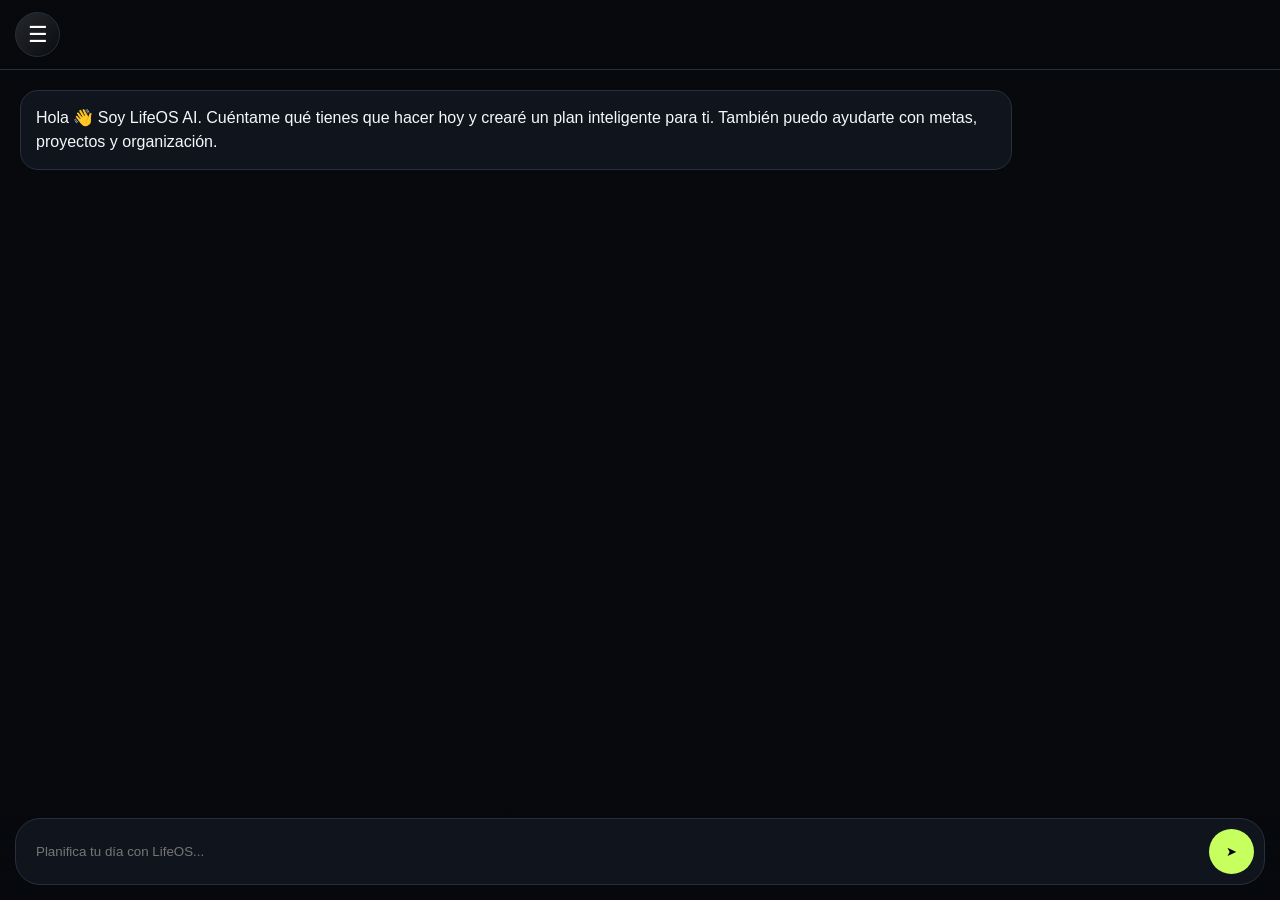
==== public/app.html @ e5baadd6 "Update app.html" ====
<!DOCTYPE html>
<html lang="es">
<head>
<meta charset="UTF-8">
<meta name="viewport" content="width=device-width, initial-scale=1.0">

<title>LifeOS AI</title>

<style>
:root{
  --bg:#07090d;
  --card:#10151d;
  --line:#26303d;
  --text:#f5f7fb;
  --muted:#8995a5;
  --lime:#c7ff5e;
}

*{
 box-sizing:border-box;
 margin:0;
 padding:0;
 font-family:Arial,sans-serif;
}

body{
 background:var(--bg);
 color:var(--text);
 height:100vh;
 overflow:hidden;
}


/* MENU */

.menu{
 position:fixed;
 top:0;
 left:-290px;
 width:270px;
 height:100%;
 background:rgba(16,21,29,.85);
 backdrop-filter:blur(20px);
 border-right:1px solid var(--line);
 transition:.35s;
 padding:25px;
 z-index:10;
}

.menu.active{
 left:0;
}

.menu h2{
 margin-bottom:25px;
}

.menu-item{
 padding:15px;
 margin-bottom:10px;
 border:1px solid var(--line);
 border-radius:15px;
 color:var(--muted);
}


/* TOP */

.top{
 height:70px;
 display:flex;
 align-items:center;
 padding:15px;
 border-bottom:1px solid var(--line);
}


.menu-btn{
 width:45px;
 height:45px;
 border-radius:50%;
 border:1px solid var(--line);
 background:
 linear-gradient(135deg,#ffffff20,#ffffff05);
 color:white;
 font-size:22px;
 backdrop-filter:blur(15px);
}


/* CHAT */

.chat{
 height:calc(100vh - 140px);
 overflow-y:auto;
 padding:20px;
 display:flex;
 flex-direction:column;
 gap:15px;
}


.message{
 max-width:80%;
 padding:15px;
 border-radius:18px;
 line-height:1.5;
}


.ai{
 background:var(--card);
 border:1px solid var(--line);
 align-self:flex-start;
}


.user{
 background:var(--lime);
 color:#111;
 align-self:flex-end;
}



/* INPUT */

.bottom{
 position:fixed;
 bottom:0;
 left:0;
 right:0;
 padding:15px;
 background:linear-gradient(transparent,var(--bg));
}


.box{
 display:flex;
 gap:10px;
 background:var(--card);
 border:1px solid var(--line);
 padding:10px;
 border-radius:25px;
}


input{
 flex:1;
 background:none;
 border:0;
 outline:none;
 color:white;
 padding:10px;
}


button.send{
 background:var(--lime);
 border:0;
 border-radius:50%;
 width:45px;
 height:45px;
}

</style>

</head>


<body>


<div class="menu" id="menu">

<h2>LifeOS</h2>

<div class="menu-item">
📅 Día
</div>

<div class="menu-item">
📆 Semana
</div>

<div class="menu-item">
🗓 Mes
</div>

<div class="menu-item">
🚀 Proyectos
</div>

<div class="menu-item">
🎯 Metas
</div>

<div class="menu-item">
📈 Año
</div>

</div>



<div class="top">

<button class="menu-btn" onclick="toggleMenu()">
☰
</button>

</div>



<div class="chat" id="chat">


<div class="message ai">

Hola 👋 Soy LifeOS AI.

Cuéntame qué tienes que hacer hoy y crearé un plan inteligente para ti.

También puedo ayudarte con metas, proyectos y organización.

</div>


</div>




<div class="bottom">

<div class="box">

<input 
id="input"
placeholder="Planifica tu día con LifeOS..."
>


<button class="send" onclick="sendMessage()">
➤
</button>


</div>

</div>




<script>


function toggleMenu(){

document
.getElementById("menu")
.classList.toggle("active");

}



function sendMessage(){

let input=document.getElementById("input");

let text=input.value.trim();

if(!text)return;


addMessage(text,"user");


input.value="";


setTimeout(()=>{


addMessage(
"Perfecto. Analizaré tu día. Antes de crear el plan dime: ¿quieres organizarlo como día, semana, mes, meta o proyecto?",
"ai"
);


},700);


}



function addMessage(text,type){

let chat=document.getElementById("chat");


let div=document.createElement("div");

div.className="message "+type;

div.innerText=text;


chat.appendChild(div);


chat.scrollTop=chat.scrollHeight;


}


</script>


</body>
  </html>
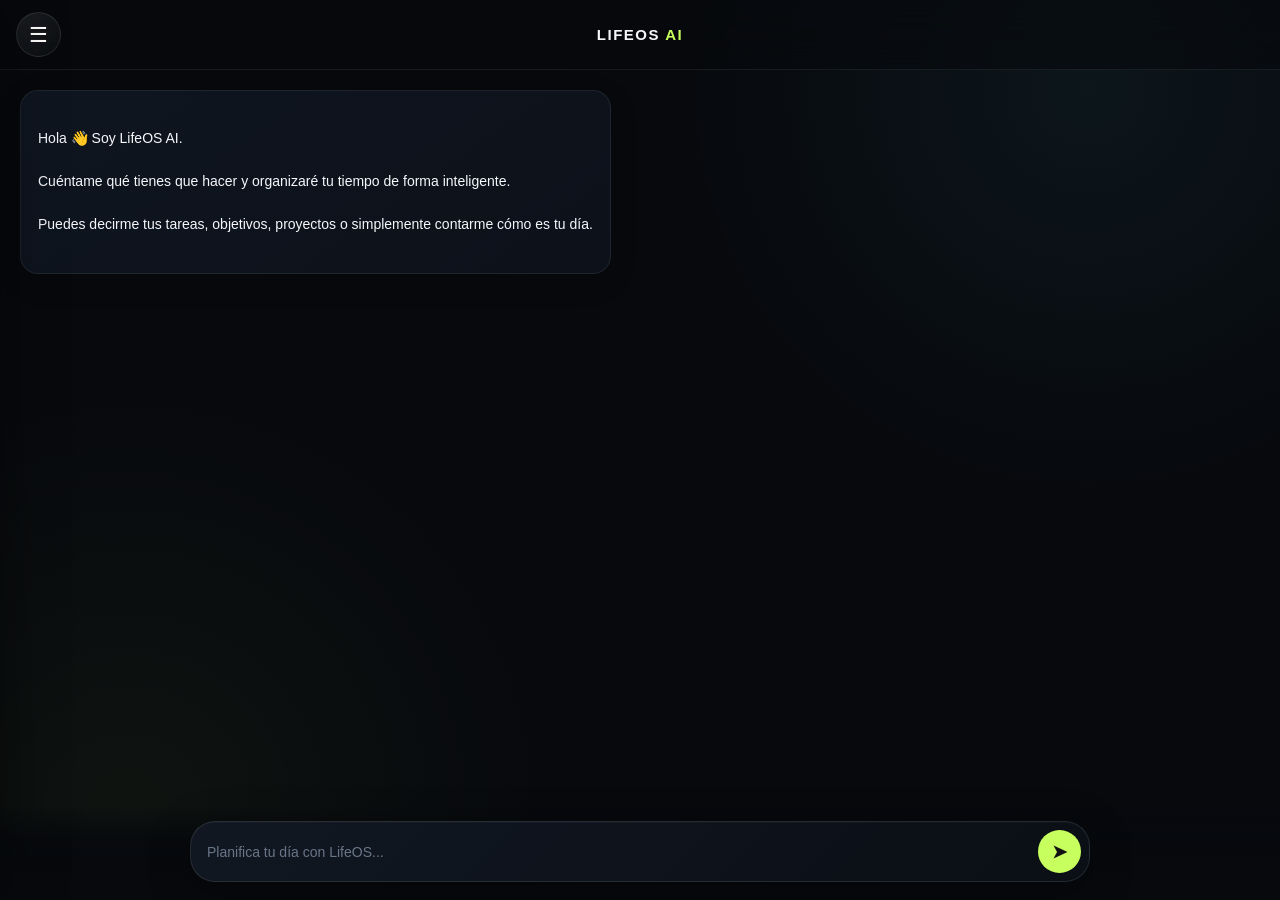
==== commit 2ac053b6: "Update app.html" ====
--- a/public/app.html
+++ b/public/app.html
@@ -9,318 +9,2220 @@
 <style>
 :root{
   --bg:#07090d;
-  --card:#10151d;
+  --surface:#0d1118;
+  --card:#101722;
+  --card2:#141b26;
   --line:#26303d;
   --text:#f5f7fb;
   --muted:#8995a5;
   --lime:#c7ff5e;
+  --cyan:#64e6ff;
+  --danger:#ff5364;
 }
 
 *{
- box-sizing:border-box;
- margin:0;
- padding:0;
- font-family:Arial,sans-serif;
-}
-
+  box-sizing:border-box;
+  margin:0;
+  padding:0;
+  font-family:Arial,sans-serif;
+  -webkit-tap-highlight-color:transparent;
+}
+
+html,
 body{
- background:var(--bg);
- color:var(--text);
- height:100vh;
- overflow:hidden;
-}
-
-
-/* MENU */
+  width:100%;
+  height:100%;
+}
+
+body{
+  background:
+    radial-gradient(circle at 85% 10%,rgba(100,230,255,.06),transparent 30%),
+    radial-gradient(circle at 10% 90%,rgba(199,255,94,.045),transparent 30%),
+    var(--bg);
+  color:var(--text);
+  overflow:hidden;
+}
+
+/* =========================
+   APP
+========================= */
+
+.app{
+  width:100%;
+  height:100vh;
+  position:relative;
+}
+
+/* =========================
+   OVERLAY
+========================= */
+
+.menu-overlay{
+  position:fixed;
+  inset:0;
+  background:rgba(0,0,0,.55);
+  backdrop-filter:blur(3px);
+  opacity:0;
+  pointer-events:none;
+  transition:.3s ease;
+  z-index:19;
+}
+
+.menu-overlay.active{
+  opacity:1;
+  pointer-events:auto;
+}
+
+/* =========================
+   SIDE MENU
+========================= */
 
 .menu{
- position:fixed;
- top:0;
- left:-290px;
- width:270px;
- height:100%;
- background:rgba(16,21,29,.85);
- backdrop-filter:blur(20px);
- border-right:1px solid var(--line);
- transition:.35s;
- padding:25px;
- z-index:10;
+  position:fixed;
+  top:0;
+  left:0;
+  width:290px;
+  max-width:86%;
+  height:100vh;
+  background:
+    linear-gradient(
+      145deg,
+      rgba(20,27,38,.96),
+      rgba(8,12,18,.97)
+    );
+  border-right:1px solid rgba(255,255,255,.09);
+  box-shadow:15px 0 60px rgba(0,0,0,.45);
+  backdrop-filter:blur(30px);
+  transform:translateX(-105%);
+  transition:transform .35s cubic-bezier(.2,.8,.2,1);
+  padding:22px 18px;
+  z-index:20;
+  display:flex;
+  flex-direction:column;
 }
 
 .menu.active{
- left:0;
-}
-
-.menu h2{
- margin-bottom:25px;
+  transform:translateX(0);
+}
+
+.menu-top{
+  display:flex;
+  align-items:center;
+  justify-content:space-between;
+  margin-bottom:25px;
+}
+
+.brand{
+  display:flex;
+  align-items:center;
+  gap:10px;
+  font-size:19px;
+  font-weight:800;
+  letter-spacing:1px;
+}
+
+.brand-dot{
+  width:10px;
+  height:10px;
+  border-radius:50%;
+  background:var(--lime);
+  box-shadow:0 0 16px rgba(199,255,94,.65);
+}
+
+.close-menu{
+  width:40px;
+  height:40px;
+  border-radius:50%;
+  border:1px solid var(--line);
+  background:rgba(255,255,255,.035);
+  color:white;
+  font-size:22px;
+  cursor:pointer;
+}
+
+.menu-label{
+  font-size:10px;
+  color:#657182;
+  letter-spacing:2px;
+  margin:3px 10px 10px;
+  text-transform:uppercase;
+}
+
+.menu-list{
+  display:flex;
+  flex-direction:column;
+  gap:7px;
 }
 
 .menu-item{
- padding:15px;
- margin-bottom:10px;
- border:1px solid var(--line);
- border-radius:15px;
- color:var(--muted);
-}
-
-
-/* TOP */
+  width:100%;
+  display:flex;
+  align-items:center;
+  gap:13px;
+  padding:13px 14px;
+  border:1px solid transparent;
+  border-radius:15px;
+  background:transparent;
+  color:#b5bfcb;
+  cursor:pointer;
+  text-align:left;
+  transition:.2s ease;
+}
+
+.menu-item:hover{
+  background:rgba(255,255,255,.045);
+  border-color:rgba(255,255,255,.07);
+  color:white;
+}
+
+.menu-item.active{
+  background:rgba(199,255,94,.075);
+  border-color:rgba(199,255,94,.18);
+  color:white;
+}
+
+.menu-icon{
+  width:25px;
+  text-align:center;
+  font-size:18px;
+}
+
+.menu-text{
+  font-size:14px;
+  font-weight:600;
+}
+
+.menu-spacer{
+  flex:1;
+}
+
+.menu-bottom{
+  display:flex;
+  flex-direction:column;
+  gap:9px;
+}
+
+/* =========================
+   MENU BOTTOM BUTTONS
+========================= */
+
+.logout-btn,
+.pro-btn{
+  width:100%;
+  min-height:48px;
+  border-radius:15px;
+  cursor:pointer;
+  font-weight:700;
+  font-size:14px;
+  transition:.2s ease;
+  backdrop-filter:blur(20px);
+}
+
+.logout-btn{
+  border:1px solid rgba(255,83,100,.28);
+  color:#ff6d7a;
+  background:
+    linear-gradient(
+      135deg,
+      rgba(255,83,100,.12),
+      rgba(255,83,100,.025)
+    );
+}
+
+.logout-btn:hover{
+  background:rgba(255,83,100,.17);
+  transform:translateY(-1px);
+}
+
+.pro-btn{
+  border:1px solid rgba(199,255,94,.25);
+  color:var(--lime);
+  background:
+    linear-gradient(
+      135deg,
+      rgba(199,255,94,.12),
+      rgba(100,230,255,.035)
+    );
+}
+
+.pro-btn:hover{
+  background:rgba(199,255,94,.16);
+  transform:translateY(-1px);
+}
+
+/* =========================
+   TOP BAR
+========================= */
 
 .top{
- height:70px;
- display:flex;
- align-items:center;
- padding:15px;
- border-bottom:1px solid var(--line);
-}
-
+  height:70px;
+  width:100%;
+  display:flex;
+  align-items:center;
+  padding:12px 16px;
+  border-bottom:1px solid rgba(255,255,255,.07);
+  background:rgba(7,9,13,.58);
+  backdrop-filter:blur(18px);
+  position:relative;
+  z-index:5;
+}
 
 .menu-btn{
- width:45px;
- height:45px;
- border-radius:50%;
- border:1px solid var(--line);
- background:
- linear-gradient(135deg,#ffffff20,#ffffff05);
- color:white;
- font-size:22px;
- backdrop-filter:blur(15px);
-}
-
-
-/* CHAT */
+  width:45px;
+  height:45px;
+  border-radius:50%;
+  border:1px solid rgba(255,255,255,.1);
+  background:
+    linear-gradient(
+      135deg,
+      rgba(255,255,255,.09),
+      rgba(255,255,255,.025)
+    );
+  color:white;
+  font-size:21px;
+  cursor:pointer;
+  backdrop-filter:blur(15px);
+  transition:.2s ease;
+}
+
+.menu-btn:hover{
+  border-color:rgba(199,255,94,.25);
+  transform:scale(1.03);
+}
+
+.top-title{
+  position:absolute;
+  left:50%;
+  transform:translateX(-50%);
+  font-weight:800;
+  letter-spacing:1.5px;
+  font-size:15px;
+}
+
+.top-title span{
+  color:var(--lime);
+}
+
+/* =========================
+   MAIN
+========================= */
+
+.main{
+  height:calc(100vh - 70px);
+  position:relative;
+}
+
+.screen{
+  width:100%;
+  height:100%;
+  display:none;
+  overflow-y:auto;
+  padding:25px 20px 130px;
+}
+
+.screen.active{
+  display:block;
+}
+
+/* =========================
+   CHAT
+========================= */
 
 .chat{
- height:calc(100vh - 140px);
- overflow-y:auto;
- padding:20px;
- display:flex;
- flex-direction:column;
- gap:15px;
-}
-
+  height:100%;
+  overflow-y:auto;
+  padding:20px 20px 120px;
+  display:flex;
+  flex-direction:column;
+  gap:15px;
+  scroll-behavior:smooth;
+}
+
+.chat::-webkit-scrollbar,
+.screen::-webkit-scrollbar{
+  width:4px;
+}
+
+.chat::-webkit-scrollbar-thumb,
+.screen::-webkit-scrollbar-thumb{
+  background:#283340;
+  border-radius:10px;
+}
 
 .message{
- max-width:80%;
- padding:15px;
- border-radius:18px;
- line-height:1.5;
-}
-
+  max-width:82%;
+  padding:15px 17px;
+  border-radius:18px;
+  line-height:1.55;
+  font-size:14px;
+  animation:messageIn .25s ease;
+  white-space:pre-wrap;
+}
+
+@keyframes messageIn{
+  from{
+    opacity:0;
+    transform:translateY(8px);
+  }
+  to{
+    opacity:1;
+    transform:translateY(0);
+  }
+}
 
 .ai{
- background:var(--card);
- border:1px solid var(--line);
- align-self:flex-start;
-}
-
+  background:
+    linear-gradient(
+      145deg,
+      rgba(16,23,34,.95),
+      rgba(13,18,27,.92)
+    );
+  border:1px solid rgba(255,255,255,.075);
+  align-self:flex-start;
+  box-shadow:0 8px 30px rgba(0,0,0,.12);
+}
 
 .user{
- background:var(--lime);
- color:#111;
- align-self:flex-end;
-}
-
-
-
-/* INPUT */
+  background:var(--lime);
+  color:#11150b;
+  align-self:flex-end;
+  font-weight:600;
+  box-shadow:0 7px 25px rgba(199,255,94,.08);
+}
+
+/* =========================
+   INPUT
+========================= */
 
 .bottom{
- position:fixed;
- bottom:0;
- left:0;
- right:0;
- padding:15px;
- background:linear-gradient(transparent,var(--bg));
-}
-
+  position:fixed;
+  bottom:0;
+  left:0;
+  right:0;
+  padding:14px 15px 18px;
+  background:
+    linear-gradient(
+      transparent,
+      rgba(7,9,13,.92) 35%,
+      var(--bg)
+    );
+  z-index:8;
+}
 
 .box{
- display:flex;
- gap:10px;
- background:var(--card);
- border:1px solid var(--line);
- padding:10px;
- border-radius:25px;
-}
-
+  max-width:900px;
+  margin:auto;
+  display:flex;
+  align-items:center;
+  gap:9px;
+  background:
+    linear-gradient(
+      135deg,
+      rgba(18,25,36,.94),
+      rgba(11,16,23,.94)
+    );
+  border:1px solid rgba(255,255,255,.1);
+  padding:8px 8px 8px 13px;
+  border-radius:25px;
+  box-shadow:
+    0 10px 40px rgba(0,0,0,.35),
+    inset 0 1px rgba(255,255,255,.025);
+  backdrop-filter:blur(25px);
+}
 
 input{
- flex:1;
- background:none;
- border:0;
- outline:none;
- color:white;
- padding:10px;
-}
-
+  min-width:0;
+  flex:1;
+  background:none;
+  border:0;
+  outline:none;
+  color:white;
+  padding:10px 3px;
+  font-size:14px;
+}
+
+input::placeholder{
+  color:#697687;
+}
 
 button.send{
- background:var(--lime);
- border:0;
- border-radius:50%;
- width:45px;
- height:45px;
-}
-
+  flex:none;
+  background:var(--lime);
+  color:#111;
+  border:0;
+  border-radius:50%;
+  width:43px;
+  height:43px;
+  cursor:pointer;
+  font-size:18px;
+  font-weight:900;
+  transition:.2s ease;
+}
+
+button.send:hover{
+  transform:scale(1.05);
+  box-shadow:0 0 20px rgba(199,255,94,.2);
+}
+
+/* =========================
+   SCREEN HEADER
+========================= */
+
+.screen-header{
+  display:flex;
+  align-items:center;
+  gap:13px;
+  margin-bottom:25px;
+}
+
+.back-btn{
+  width:42px;
+  height:42px;
+  border-radius:50%;
+  border:1px solid var(--line);
+  background:rgba(255,255,255,.035);
+  color:white;
+  cursor:pointer;
+  font-size:20px;
+}
+
+.screen-title{
+  font-size:25px;
+  font-weight:800;
+}
+
+.screen-subtitle{
+  margin-top:4px;
+  color:var(--muted);
+  font-size:12px;
+}
+
+/* =========================
+   CARDS
+========================= */
+
+.card{
+  background:
+    linear-gradient(
+      145deg,
+      rgba(17,24,35,.92),
+      rgba(12,17,25,.92)
+    );
+  border:1px solid rgba(255,255,255,.075);
+  border-radius:20px;
+  padding:18px;
+  margin-bottom:12px;
+  box-shadow:0 10px 35px rgba(0,0,0,.13);
+}
+
+.card-title{
+  font-weight:750;
+  font-size:15px;
+}
+
+.card-muted{
+  color:var(--muted);
+  font-size:12px;
+  margin-top:5px;
+}
+
+.empty{
+  text-align:center;
+  padding:45px 20px;
+  color:var(--muted);
+}
+
+.empty-icon{
+  font-size:34px;
+  margin-bottom:12px;
+}
+
+.empty-title{
+  color:white;
+  font-weight:700;
+  margin-bottom:6px;
+}
+
+/* =========================
+   DAY
+========================= */
+
+.date-badge{
+  display:inline-block;
+  padding:7px 10px;
+  border-radius:10px;
+  background:rgba(199,255,94,.08);
+  border:1px solid rgba(199,255,94,.15);
+  color:var(--lime);
+  font-size:11px;
+  margin-bottom:14px;
+}
+
+.schedule{
+  display:flex;
+  flex-direction:column;
+  gap:9px;
+}
+
+.schedule-row{
+  display:grid;
+  grid-template-columns:65px 1fr;
+  gap:10px;
+  align-items:center;
+  padding:13px;
+  border-radius:14px;
+  background:rgba(255,255,255,.025);
+  border:1px solid rgba(255,255,255,.045);
+}
+
+.time{
+  color:var(--cyan);
+  font-size:12px;
+  font-weight:700;
+}
+
+.schedule-task{
+  font-size:13px;
+}
+
+.schedule-status{
+  font-size:10px;
+  color:var(--muted);
+  margin-top:3px;
+}
+
+/* =========================
+   WEEK / MONTH / YEAR
+========================= */
+
+.period-grid{
+  display:grid;
+  grid-template-columns:repeat(2,1fr);
+  gap:10px;
+}
+
+.period-card{
+  min-height:115px;
+  padding:16px;
+  border-radius:17px;
+  background:rgba(255,255,255,.025);
+  border:1px solid rgba(255,255,255,.065);
+}
+
+.period-name{
+  font-size:11px;
+  color:var(--muted);
+  text-transform:uppercase;
+  letter-spacing:1px;
+}
+
+.period-number{
+  font-size:25px;
+  font-weight:800;
+  margin-top:12px;
+}
+
+.period-small{
+  color:var(--muted);
+  font-size:11px;
+  margin-top:3px;
+}
+
+.progress{
+  height:5px;
+  border-radius:10px;
+  background:#202934;
+  overflow:hidden;
+  margin-top:13px;
+}
+
+.progress-bar{
+  height:100%;
+  width:55%;
+  background:linear-gradient(90deg,var(--lime),var(--cyan));
+  border-radius:10px;
+}
+
+/* =========================
+   GOALS
+========================= */
+
+.goal{
+  position:relative;
+}
+
+.goal-top{
+  display:flex;
+  justify-content:space-between;
+  gap:10px;
+}
+
+.goal-icon{
+  font-size:25px;
+}
+
+.goal-percent{
+  color:var(--lime);
+  font-size:12px;
+  font-weight:700;
+}
+
+.goal-progress{
+  margin-top:14px;
+  height:6px;
+  border-radius:10px;
+  background:#202934;
+  overflow:hidden;
+}
+
+.goal-progress div{
+  height:100%;
+  background:linear-gradient(90deg,var(--lime),var(--cyan));
+  border-radius:10px;
+}
+
+.goal-meta{
+  display:flex;
+  justify-content:space-between;
+  margin-top:8px;
+  font-size:10px;
+  color:var(--muted);
+}
+
+/* =========================
+   PROJECTS
+========================= */
+
+.project{
+  cursor:pointer;
+}
+
+.project-top{
+  display:flex;
+  align-items:center;
+  gap:12px;
+}
+
+.project-icon{
+  width:42px;
+  height:42px;
+  display:flex;
+  align-items:center;
+  justify-content:center;
+  border-radius:13px;
+  background:rgba(100,230,255,.07);
+  border:1px solid rgba(100,230,255,.14);
+  font-size:20px;
+}
+
+.project-info{
+  flex:1;
+}
+
+.project-progress{
+  margin-top:14px;
+  height:5px;
+  background:#202934;
+  border-radius:10px;
+  overflow:hidden;
+}
+
+.project-progress div{
+  height:100%;
+  background:linear-gradient(90deg,var(--cyan),var(--lime));
+}
+
+/* =========================
+   TASKS
+========================= */
+
+.task{
+  display:flex;
+  align-items:center;
+  gap:13px;
+}
+
+.check{
+  width:22px;
+  height:22px;
+  flex:none;
+  border-radius:7px;
+  border:1px solid #3a4655;
+  display:flex;
+  align-items:center;
+  justify-content:center;
+  color:#0b0e0b;
+  font-size:12px;
+  cursor:pointer;
+}
+
+.task.done .check{
+  background:var(--lime);
+  border-color:var(--lime);
+}
+
+.task-content{
+  flex:1;
+}
+
+.task-name{
+  font-size:13px;
+}
+
+.task.done .task-name{
+  color:#657180;
+  text-decoration:line-through;
+}
+
+.task-time{
+  font-size:10px;
+  color:var(--muted);
+  margin-top:3px;
+}
+
+/* =========================
+   PRO MODAL
+========================= */
+
+.modal{
+  position:fixed;
+  inset:0;
+  background:rgba(0,0,0,.65);
+  backdrop-filter:blur(8px);
+  display:none;
+  align-items:center;
+  justify-content:center;
+  padding:20px;
+  z-index:50;
+}
+
+.modal.active{
+  display:flex;
+}
+
+.pro-modal{
+  width:100%;
+  max-width:420px;
+  background:
+    linear-gradient(
+      145deg,
+      rgba(21,29,40,.98),
+      rgba(8,12,18,.98)
+    );
+  border:1px solid rgba(199,255,94,.2);
+  border-radius:25px;
+  padding:27px;
+  box-shadow:
+    0 25px 90px rgba(0,0,0,.55),
+    0 0 50px rgba(199,255,94,.04);
+  animation:modalIn .25s ease;
+}
+
+@keyframes modalIn{
+  from{
+    opacity:0;
+    transform:translateY(15px) scale(.97);
+  }
+  to{
+    opacity:1;
+    transform:translateY(0) scale(1);
+  }
+}
+
+.pro-top{
+  display:flex;
+  align-items:center;
+  justify-content:space-between;
+  margin-bottom:20px;
+}
+
+.pro-badge{
+  color:var(--lime);
+  font-weight:900;
+  letter-spacing:1px;
+  font-size:13px;
+}
+
+.modal-close{
+  width:36px;
+  height:36px;
+  border-radius:50%;
+  border:1px solid var(--line);
+  background:rgba(255,255,255,.04);
+  color:white;
+  cursor:pointer;
+}
+
+.pro-modal h2{
+  font-size:28px;
+  margin-bottom:9px;
+}
+
+.pro-modal p{
+  color:var(--muted);
+  font-size:13px;
+  line-height:1.55;
+  margin-bottom:20px;
+}
+
+.pro-feature{
+  padding:11px 0;
+  border-bottom:1px solid rgba(255,255,255,.06);
+  font-size:13px;
+}
+
+.pro-feature:last-child{
+  border-bottom:0;
+}
+
+.pro-coming{
+  margin-top:20px;
+  padding:13px;
+  border-radius:13px;
+  background:rgba(199,255,94,.055);
+  border:1px solid rgba(199,255,94,.12);
+  color:#bfe980;
+  font-size:11px;
+  line-height:1.45;
+}
+
+/* =========================
+   RESPONSIVE
+========================= */
+
+@media(max-width:600px){
+
+  .menu{
+    width:285px;
+  }
+
+  .screen{
+    padding:20px 15px 110px;
+  }
+
+  .chat{
+    padding:17px 15px 115px;
+  }
+
+  .message{
+    max-width:88%;
+  }
+
+  .screen-title{
+    font-size:22px;
+  }
+
+  .period-grid{
+    grid-template-columns:1fr 1fr;
+  }
+}
 </style>
-
 </head>
 
-
 <body>
 
-
-<div class="menu" id="menu">
-
-<h2>LifeOS</h2>
-
-<div class="menu-item">
-📅 Día
+<div class="app">
+
+  <!-- MENU OVERLAY -->
+  <div
+    class="menu-overlay"
+    id="menuOverlay"
+    onclick="closeMenu()">
+  </div>
+
+  <!-- SIDE MENU -->
+  <aside class="menu" id="menu">
+
+    <div class="menu-top">
+      <div class="brand">
+        <div class="brand-dot"></div>
+        LIFEOS AI
+      </div>
+
+      <button
+        class="close-menu"
+        onclick="closeMenu()">
+        ×
+      </button>
+    </div>
+
+    <div class="menu-label">Organización</div>
+
+    <div class="menu-list">
+
+      <button
+        class="menu-item"
+        onclick="openScreen('day')">
+        <span class="menu-icon">📅</span>
+        <span class="menu-text">Hoy / Día</span>
+      </button>
+
+      <button
+        class="menu-item"
+        onclick="openScreen('week')">
+        <span class="menu-icon">📆</span>
+        <span class="menu-text">Semana</span>
+      </button>
+
+      <button
+        class="menu-item"
+        onclick="openScreen('month')">
+        <span class="menu-icon">🗓</span>
+        <span class="menu-text">Mes</span>
+      </button>
+
+      <button
+        class="menu-item"
+        onclick="openScreen('year')">
+        <span class="menu-icon">📈</span>
+        <span class="menu-text">Año</span>
+      </button>
+
+      <button
+        class="menu-item"
+        onclick="openScreen('goals')">
+        <span class="menu-icon">🎯</span>
+        <span class="menu-text">Metas</span>
+      </button>
+
+      <button
+        class="menu-item"
+        onclick="openScreen('projects')">
+        <span class="menu-icon">🚀</span>
+        <span class="menu-text">Proyectos</span>
+      </button>
+
+      <button
+        class="menu-item"
+        onclick="openScreen('tasks')">
+        <span class="menu-icon">✓</span>
+        <span class="menu-text">Tareas</span>
+      </button>
+
+    </div>
+
+    <div class="menu-spacer"></div>
+
+    <div class="menu-bottom">
+
+      <button
+        class="logout-btn"
+        onclick="logout()">
+        ⎋ &nbsp; Cerrar sesión
+      </button>
+
+      <button
+        class="pro-btn"
+        onclick="openPro()">
+        ✦ &nbsp; Obtener Pro
+      </button>
+
+    </div>
+
+  </aside>
+
+
+  <!-- TOP BAR -->
+  <header class="top">
+
+    <button
+      class="menu-btn"
+      onclick="toggleMenu()">
+      ☰
+    </button>
+
+    <div class="top-title">
+      LIFEOS <span>AI</span>
+    </div>
+
+  </header>
+
+
+  <!-- MAIN -->
+  <main class="main">
+
+    <!-- =====================
+         CHAT SCREEN
+    ====================== -->
+
+    <section
+      class="screen active"
+      id="screen-chat"
+      style="padding:0;">
+
+      <div
+        class="chat"
+        id="chat">
+
+        <div class="message ai">
+Hola 👋 Soy LifeOS AI.
+
+Cuéntame qué tienes que hacer y organizaré tu tiempo de forma inteligente.
+
+Puedes decirme tus tareas, objetivos, proyectos o simplemente contarme cómo es tu día.
+        </div>
+
+      </div>
+
+    </section>
+
+
+    <!-- =====================
+         DAY
+    ====================== -->
+
+    <section
+      class="screen"
+      id="screen-day">
+
+      <div class="screen-header">
+
+        <button
+          class="back-btn"
+          onclick="showChat()">
+          ←
+        </button>
+
+        <div>
+          <div class="screen-title">Hoy</div>
+          <div class="screen-subtitle">
+            Tu planificación del día
+          </div>
+        </div>
+
+      </div>
+
+      <div class="date-badge" id="todayDate">
+        HOY
+      </div>
+
+      <div class="card">
+
+        <div class="card-title">
+          Plan del día
+        </div>
+
+        <div class="card-muted">
+          Tu horario aparecerá aquí cuando LifeOS cree tu plan.
+        </div>
+
+        <div class="schedule">
+
+          <div class="schedule-row">
+
+            <div class="time">
+              16:00
+            </div>
+
+            <div>
+              <div class="schedule-task">
+                Matemáticas
+              </div>
+
+              <div class="schedule-status">
+                Ejemplo de tarea
+              </div>
+            </div>
+
+          </div>
+
+          <div class="schedule-row">
+
+            <div class="time">
+              17:15
+            </div>
+
+            <div>
+              <div class="schedule-task">
+                Entrenamiento
+              </div>
+
+              <div class="schedule-status">
+                Ejemplo de actividad
+              </div>
+            </div>
+
+          </div>
+
+          <div class="schedule-row">
+
+            <div class="time">
+              18:45
+            </div>
+
+            <div>
+              <div class="schedule-task">
+                Inglés
+              </div>
+
+              <div class="schedule-status">
+                Ejemplo de estudio
+              </div>
+            </div>
+
+          </div>
+
+        </div>
+
+      </div>
+
+    </section>
+
+
+    <!-- =====================
+         WEEK
+    ====================== -->
+
+    <section
+      class="screen"
+      id="screen-week">
+
+      <div class="screen-header">
+
+        <button
+          class="back-btn"
+          onclick="showChat()">
+          ←
+        </button>
+
+        <div>
+          <div class="screen-title">Semana</div>
+          <div class="screen-subtitle">
+            Vista general de tu semana
+          </div>
+        </div>
+
+      </div>
+
+      <div class="period-grid">
+
+        <div class="period-card">
+          <div class="period-name">Lunes</div>
+          <div class="period-number">4</div>
+          <div class="period-small">tareas</div>
+          <div class="progress">
+            <div
+              class="progress-bar"
+              style="width:75%">
+            </div>
+          </div>
+        </div>
+
+        <div class="period-card">
+          <div class="period-name">Martes</div>
+          <div class="period-number">3</div>
+          <div class="period-small">tareas</div>
+          <div class="progress">
+            <div
+              class="progress-bar"
+              style="width:50%">
+            </div>
+          </div>
+        </div>
+
+        <div class="period-card">
+          <div class="period-name">Miércoles</div>
+          <div class="period-number">5</div>
+          <div class="period-small">tareas</div>
+          <div class="progress">
+            <div
+              class="progress-bar"
+              style="width:30%">
+            </div>
+          </div>
+        </div>
+
+        <div class="period-card">
+          <div class="period-name">Jueves</div>
+          <div class="period-number">2</div>
+          <div class="period-small">tareas</div>
+          <div class="progress">
+            <div
+              class="progress-bar"
+              style="width:65%">
+            </div>
+          </div>
+        </div>
+
+        <div class="period-card">
+          <div class="period-name">Viernes</div>
+          <div class="period-number">3</div>
+          <div class="period-small">tareas</div>
+          <div class="progress">
+            <div
+              class="progress-bar"
+              style="width:40%">
+            </div>
+          </div>
+        </div>
+
+        <div class="period-card">
+          <div class="period-name">Fin de semana</div>
+          <div class="period-number">—</div>
+          <div class="period-small">descanso / libre</div>
+        </div>
+
+      </div>
+
+    </section>
+
+
+    <!-- =====================
+         MONTH
+    ====================== -->
+
+    <section
+      class="screen"
+      id="screen-month">
+
+      <div class="screen-header">
+
+        <button
+          class="back-btn"
+          onclick="showChat()">
+          ←
+        </button>
+
+        <div>
+          <div class="screen-title">Mes</div>
+          <div class="screen-subtitle">
+            Tu visión mensual
+          </div>
+        </div>
+
+      </div>
+
+      <div class="card">
+
+        <div class="card-title">
+          Progreso del mes
+        </div>
+
+        <div class="card-muted">
+          Mantén el control de tus objetivos y proyectos.
+        </div>
+
+        <div class="progress"
+             style="margin-top:18px;">
+          <div
+            class="progress-bar"
+            style="width:42%">
+          </div>
+        </div>
+
+        <div class="goal-meta">
+          <span>42% completado</span>
+          <span>Mes actual</span>
+        </div>
+
+      </div>
+
+      <div class="card">
+
+        <div class="card-title">
+          Enfoques principales
+        </div>
+
+        <div class="schedule"
+             style="margin-top:12px;">
+
+          <div class="schedule-row">
+            <div class="time">01</div>
+            <div>
+              <div class="schedule-task">
+                Estudios
+              </div>
+              <div class="schedule-status">
+                Mantener constancia
+              </div>
+            </div>
+          </div>
+
+          <div class="schedule-row">
+            <div class="time">02</div>
+            <div>
+              <div class="schedule-task">
+                Fitness
+              </div>
+              <div class="schedule-status">
+                Progreso semanal
+              </div>
+            </div>
+          </div>
+
+          <div class="schedule-row">
+            <div class="time">03</div>
+            <div>
+              <div class="schedule-task">
+                Proyectos personales
+              </div>
+              <div class="schedule-status">
+                Avanzar cada semana
+              </div>
+            </div>
+          </div>
+
+        </div>
+
+      </div>
+
+    </section>
+
+
+    <!-- =====================
+         YEAR
+    ====================== -->
+
+    <section
+      class="screen"
+      id="screen-year">
+
+      <div class="screen-header">
+
+        <button
+          class="back-btn"
+          onclick="showChat()">
+          ←
+        </button>
+
+        <div>
+          <div class="screen-title">Año</div>
+          <div class="screen-subtitle">
+            Tu dirección a largo plazo
+          </div>
+        </div>
+
+      </div>
+
+      <div class="card">
+
+        <div class="card-title">
+          2026
+        </div>
+
+        <div class="card-muted">
+          Grandes objetivos, divididos en pasos pequeños.
+        </div>
+
+        <div class="progress"
+             style="margin-top:18px;">
+          <div
+            class="progress-bar"
+            style="width:35%">
+          </div>
+        </div>
+
+        <div class="goal-meta">
+          <span>35% del año planificado</span>
+          <span>2026</span>
+        </div>
+
+      </div>
+
+      <div class="period-grid">
+
+        <div class="period-card">
+          <div class="period-name">Metas</div>
+          <div class="period-number">4</div>
+          <div class="period-small">
+            objetivos activos
+          </div>
+        </div>
+
+        <div class="period-card">
+          <div class="period-name">Proyectos</div>
+          <div class="period-number">3</div>
+          <div class="period-small">
+            proyectos activos
+          </div>
+        </div>
+
+        <div class="period-card">
+          <div class="period-name">Tareas</div>
+          <div class="period-number">28</div>
+          <div class="period-small">
+            organizadas
+          </div>
+        </div>
+
+        <div class="period-card">
+          <div class="period-name">Progreso</div>
+          <div class="period-number">35%</div>
+          <div class="period-small">
+            planificación
+          </div>
+        </div>
+
+      </div>
+
+    </section>
+
+
+    <!-- =====================
+         GOALS
+    ====================== -->
+
+    <section
+      class="screen"
+      id="screen-goals">
+
+      <div class="screen-header">
+
+        <button
+          class="back-btn"
+          onclick="showChat()">
+          ←
+        </button>
+
+        <div>
+          <div class="screen-title">Metas</div>
+          <div class="screen-subtitle">
+            Lo que quieres conseguir
+          </div>
+        </div>
+
+      </div>
+
+      <div class="card goal">
+
+        <div class="goal-top">
+
+          <div>
+            <div class="card-title">
+              🇬🇧 Aprender inglés
+            </div>
+
+            <div class="card-muted">
+              Meta a largo plazo
+            </div>
+          </div>
+
+          <div class="goal-percent">
+            35%
+          </div>
+
+        </div>
+
+        <div class="goal-progress">
+          <div style="width:35%"></div>
+        </div>
+
+        <div class="goal-meta">
+          <span>Progreso</span>
+          <span>En curso</span>
+        </div>
+
+      </div>
+
+
+      <div class="card goal">
+
+        <div class="goal-top">
+
+          <div>
+            <div class="card-title">
+              💰 Ahorrar dinero
+            </div>
+
+            <div class="card-muted">
+              Meta financiera
+            </div>
+          </div>
+
+          <div class="goal-percent">
+            20%
+          </div>
+
+        </div>
+
+        <div class="goal-progress">
+          <div style="width:20%"></div>
+        </div>
+
+        <div class="goal-meta">
+          <span>Progreso</span>
+          <span>En curso</span>
+        </div>
+
+      </div>
+
+
+      <div class="card goal">
+
+        <div class="goal-top">
+
+          <div>
+            <div class="card-title">
+              💪 Mejorar fitness
+            </div>
+
+            <div class="card-muted">
+              Salud y rendimiento
+            </div>
+          </div>
+
+          <div class="goal-percent">
+            60%
+          </div>
+
+        </div>
+
+        <div class="goal-progress">
+          <div style="width:60%"></div>
+        </div>
+
+        <div class="goal-meta">
+          <span>Progreso</span>
+          <span>En curso</span>
+        </div>
+
+      </div>
+
+
+      <div class="card goal">
+
+        <div class="goal-top">
+
+          <div>
+            <div class="card-title">
+              ✈️ Preparar un viaje
+            </div>
+
+            <div class="card-muted">
+              Planificación personal
+            </div>
+          </div>
+
+          <div class="goal-percent">
+            15%
+          </div>
+
+        </div>
+
+        <div class="goal-progress">
+          <div style="width:15%"></div>
+        </div>
+
+        <div class="goal-meta">
+          <span>Progreso</span>
+          <span>En curso</span>
+        </div>
+
+      </div>
+
+    </section>
+
+
+    <!-- =====================
+         PROJECTS
+    ====================== -->
+
+    <section
+      class="screen"
+      id="screen-projects">
+
+      <div class="screen-header">
+
+        <button
+          class="back-btn"
+          onclick="showChat()">
+          ←
+        </button>
+
+        <div>
+          <div class="screen-title">Proyectos</div>
+          <div class="screen-subtitle">
+            Grandes cosas, divididas en pasos
+          </div>
+        </div>
+
+      </div>
+
+
+      <div class="card project">
+
+        <div class="project-top">
+
+          <div class="project-icon">
+            ✈️
+          </div>
+
+          <div class="project-info">
+
+            <div class="card-title">
+              Planificar viaje
+            </div>
+
+            <div class="card-muted">
+              3 de 8 pasos completados
+            </div>
+
+          </div>
+
+        </div>
+
+        <div class="project-progress">
+          <div style="width:37.5%"></div>
+        </div>
+
+      </div>
+
+
+      <div class="card project">
+
+        <div class="project-top">
+
+          <div class="project-icon">
+            🚀
+          </div>
+
+          <div class="project-info">
+
+            <div class="card-title">
+              LifeOS AI
+            </div>
+
+            <div class="card-muted">
+              Construcción del producto
+            </div>
+
+          </div>
+
+        </div>
+
+        <div class="project-progress">
+          <div style="width:45%"></div>
+        </div>
+
+      </div>
+
+
+      <div class="card project">
+
+        <div class="project-top">
+
+          <div class="project-icon">
+            📚
+          </div>
+
+          <div class="project-info">
+
+            <div class="card-title">
+              Mejorar estudios
+            </div>
+
+            <div class="card-muted">
+              Organización académica
+            </div>
+
+          </div>
+
+        </div>
+
+        <div class="project-progress">
+          <div style="width:60%"></div>
+        </div>
+
+      </div>
+
+    </section>
+
+
+    <!-- =====================
+         TASKS
+    ====================== -->
+
+    <section
+      class="screen"
+      id="screen-tasks">
+
+      <div class="screen-header">
+
+        <button
+          class="back-btn"
+          onclick="showChat()">
+          ←
+        </button>
+
+        <div>
+          <div class="screen-title">Tareas</div>
+          <div class="screen-subtitle">
+            Todo lo que tienes pendiente
+          </div>
+        </div>
+
+      </div>
+
+
+      <div class="card">
+
+        <div class="task">
+
+          <div
+            class="check"
+            onclick="toggleTask(this)">
+          </div>
+
+          <div class="task-content">
+
+            <div class="task-name">
+              Terminar matemáticas
+            </div>
+
+            <div class="task-time">
+              Hoy · 16:00
+            </div>
+
+          </div>
+
+        </div>
+
+      </div>
+
+
+      <div class="card">
+
+        <div class="task">
+
+          <div
+            class="check"
+            onclick="toggleTask(this)">
+          </div>
+
+          <div class="task-content">
+
+            <div class="task-name">
+              Estudiar inglés
+            </div>
+
+            <div class="task-time">
+              Hoy · 18:45
+            </div>
+
+          </div>
+
+        </div>
+
+      </div>
+
+
+      <div class="card">
+
+        <div class="task done">
+
+          <div
+            class="check"
+            onclick="toggleTask(this)">
+            ✓
+          </div>
+
+          <div class="task-content">
+
+            <div class="task-name">
+              Preparar mochila
+            </div>
+
+            <div class="task-time">
+              Completada
+            </div>
+
+          </div>
+
+        </div>
+
+      </div>
+
+    </section>
+
+  </main>
+
+
+  <!-- =====================
+       CHAT INPUT
+  ====================== -->
+
+  <div
+    class="bottom"
+    id="chatBottom">
+
+    <div class="box">
+
+      <input
+        id="input"
+        type="text"
+        autocomplete="off"
+        placeholder="Planifica tu día con LifeOS...">
+
+      <button
+        class="send"
+        onclick="sendMessage()">
+        ➤
+      </button>
+
+    </div>
+
+  </div>
+
+
+  <!-- =====================
+       PRO MODAL
+  ====================== -->
+
+  <div
+    class="modal"
+    id="proModal"
+    onclick="closeProOutside(event)">
+
+    <div class="pro-modal">
+
+      <div class="pro-top">
+
+        <div class="pro-badge">
+          LIFEOS PRO
+        </div>
+
+        <button
+          class="modal-close"
+          onclick="closePro()">
+          ×
+        </button>
+
+      </div>
+
+      <h2>
+        Lleva tu organización más lejos.
+      </h2>
+
+      <p>
+        LifeOS Pro desbloqueará funciones avanzadas
+        para convertir tu vida en un sistema todavía
+        más inteligente.
+      </p>
+
+      <div class="pro-feature">
+        ✦ Planificación avanzada con IA
+      </div>
+
+      <div class="pro-feature">
+        ✦ Replanificación inteligente
+      </div>
+
+      <div class="pro-feature">
+        ✦ Metas y proyectos avanzados
+      </div>
+
+      <div class="pro-feature">
+        ✦ Estadísticas y progreso
+      </div>
+
+      <div class="pro-feature">
+        ✦ Más automatización
+      </div>
+
+      <div class="pro-coming">
+        El sistema de pagos todavía no está conectado.
+        Esta pantalla es la estructura visual de Pro.
+      </div>
+
+    </div>
+
+  </div>
+
 </div>
 
-<div class="menu-item">
-📆 Semana
-</div>
-
-<div class="menu-item">
-🗓 Mes
-</div>
-
-<div class="menu-item">
-🚀 Proyectos
-</div>
-
-<div class="menu-item">
-🎯 Metas
-</div>
-
-<div class="menu-item">
-📈 Año
-</div>
-
-</div>
-
-
-
-<div class="top">
-
-<button class="menu-btn" onclick="toggleMenu()">
-☰
-</button>
-
-</div>
-
-
-
-<div class="chat" id="chat">
-
-
-<div class="message ai">
-
-Hola 👋 Soy LifeOS AI.
-
-Cuéntame qué tienes que hacer hoy y crearé un plan inteligente para ti.
-
-También puedo ayudarte con metas, proyectos y organización.
-
-</div>
-
-
-</div>
-
-
-
-
-<div class="bottom">
-
-<div class="box">
-
-<input 
-id="input"
-placeholder="Planifica tu día con LifeOS..."
->
-
-
-<button class="send" onclick="sendMessage()">
-➤
-</button>
-
-
-</div>
-
-</div>
-
-
-
 
 <script>
 
+/* =========================
+   MENU
+========================= */
 
 function toggleMenu(){
 
+  const menu =
+    document.getElementById("menu");
+
+  const overlay =
+    document.getElementById("menuOverlay");
+
+  menu.classList.toggle("active");
+  overlay.classList.toggle("active");
+
+}
+
+
+function closeMenu(){
+
+  document
+    .getElementById("menu")
+    .classList.remove("active");
+
+  document
+    .getElementById("menuOverlay")
+    .classList.remove("active");
+
+}
+
+
+/* =========================
+   SCREENS
+========================= */
+
+function openScreen(name){
+
+  closeMenu();
+
+  const screens =
+    document.querySelectorAll(".screen");
+
+  screens.forEach(screen=>{
+    screen.classList.remove("active");
+  });
+
+  const target =
+    document.getElementById(
+      "screen-" + name
+    );
+
+  if(target){
+    target.classList.add("active");
+  }
+
+  document
+    .getElementById("chatBottom")
+    .style.display = "none";
+
+  window.scrollTo(0,0);
+
+}
+
+
+function showChat(){
+
+  const screens =
+    document.querySelectorAll(".screen");
+
+  screens.forEach(screen=>{
+    screen.classList.remove("active");
+  });
+
+  document
+    .getElementById("screen-chat")
+    .classList.add("active");
+
+  document
+    .getElementById("chatBottom")
+    .style.display = "block";
+
+}
+
+
+/* =========================
+   CHAT
+========================= */
+
+function sendMessage(){
+
+  const input =
+    document.getElementById("input");
+
+  const text =
+    input.value.trim();
+
+  if(!text) return;
+
+  addMessage(text,"user");
+
+  input.value = "";
+
+  setTimeout(()=>{
+
+    addMessage(
+`Perfecto. He recibido lo que necesitas.
+
+Cuando conectemos el motor de IA, LifeOS analizará tus tareas, tiempos, prioridades y objetivos para construir el plan adecuado.
+
+Por ahora dime qué quieres organizar: tu día, una semana, una meta o un proyecto.`,
+      "ai"
+    );
+
+  },700);
+
+}
+
+
+function addMessage(text,type){
+
+  const chat =
+    document.getElementById("chat");
+
+  const div =
+    document.createElement("div");
+
+  div.className =
+    "message " + type;
+
+  div.innerText = text;
+
+  chat.appendChild(div);
+
+  chat.scrollTop =
+    chat.scrollHeight;
+
+}
+
+
+/* ENTER PARA ENVIAR */
+
 document
-.getElementById("menu")
-.classList.toggle("active");
-
-}
-
-
-
-function sendMessage(){
-
-let input=document.getElementById("input");
-
-let text=input.value.trim();
-
-if(!text)return;
-
-
-addMessage(text,"user");
-
-
-input.value="";
-
-
-setTimeout(()=>{
-
-
-addMessage(
-"Perfecto. Analizaré tu día. Antes de crear el plan dime: ¿quieres organizarlo como día, semana, mes, meta o proyecto?",
-"ai"
+  .getElementById("input")
+  .addEventListener("keydown",function(event){
+
+    if(event.key === "Enter"){
+      event.preventDefault();
+      sendMessage();
+    }
+
+  });
+
+
+/* =========================
+   TASKS
+========================= */
+
+function toggleTask(element){
+
+  const task =
+    element.closest(".task");
+
+  if(!task) return;
+
+  task.classList.toggle("done");
+
+  if(task.classList.contains("done")){
+    element.innerText = "✓";
+  }else{
+    element.innerText = "";
+  }
+
+}
+
+
+/* =========================
+   PRO
+========================= */
+
+function openPro(){
+
+  closeMenu();
+
+  document
+    .getElementById("proModal")
+    .classList.add("active");
+
+}
+
+
+function closePro(){
+
+  document
+    .getElementById("proModal")
+    .classList.remove("active");
+
+}
+
+
+function closeProOutside(event){
+
+  if(event.target.id === "proModal"){
+    closePro();
+  }
+
+}
+
+
+/* =========================
+   LOGOUT
+========================= */
+
+async function logout(){
+
+  try{
+
+    await fetch(
+      "/api/logout",
+      {
+        method:"POST",
+        credentials:"include"
+      }
+    );
+
+  }catch(error){
+
+    console.log(
+      "Logout request failed:",
+      error
+    );
+
+  }
+
+  window.location.href =
+    "/index.html";
+
+}
+
+
+/* =========================
+   DATE
+========================= */
+
+function updateDate(){
+
+  const element =
+    document.getElementById("todayDate");
+
+  if(!element) return;
+
+  const now =
+    new Date();
+
+  const date =
+    now.toLocaleDateString(
+      "es-ES",
+      {
+        weekday:"long",
+        day:"numeric",
+        month:"long"
+      }
+    );
+
+  element.innerText =
+    date.toUpperCase();
+
+}
+
+updateDate();
+
+
+/* =========================
+   ESCAPE
+========================= */
+
+document.addEventListener(
+  "keydown",
+  function(event){
+
+    if(event.key === "Escape"){
+
+      closeMenu();
+      closePro();
+
+    }
+
+  }
 );
 
-
-},700);
-
-
-}
-
-
-
-function addMessage(text,type){
-
-let chat=document.getElementById("chat");
-
-
-let div=document.createElement("div");
-
-div.className="message "+type;
-
-div.innerText=text;
-
-
-chat.appendChild(div);
-
-
-chat.scrollTop=chat.scrollHeight;
-
-
-}
-
-
 </script>
-
 
 </body>
   </html>
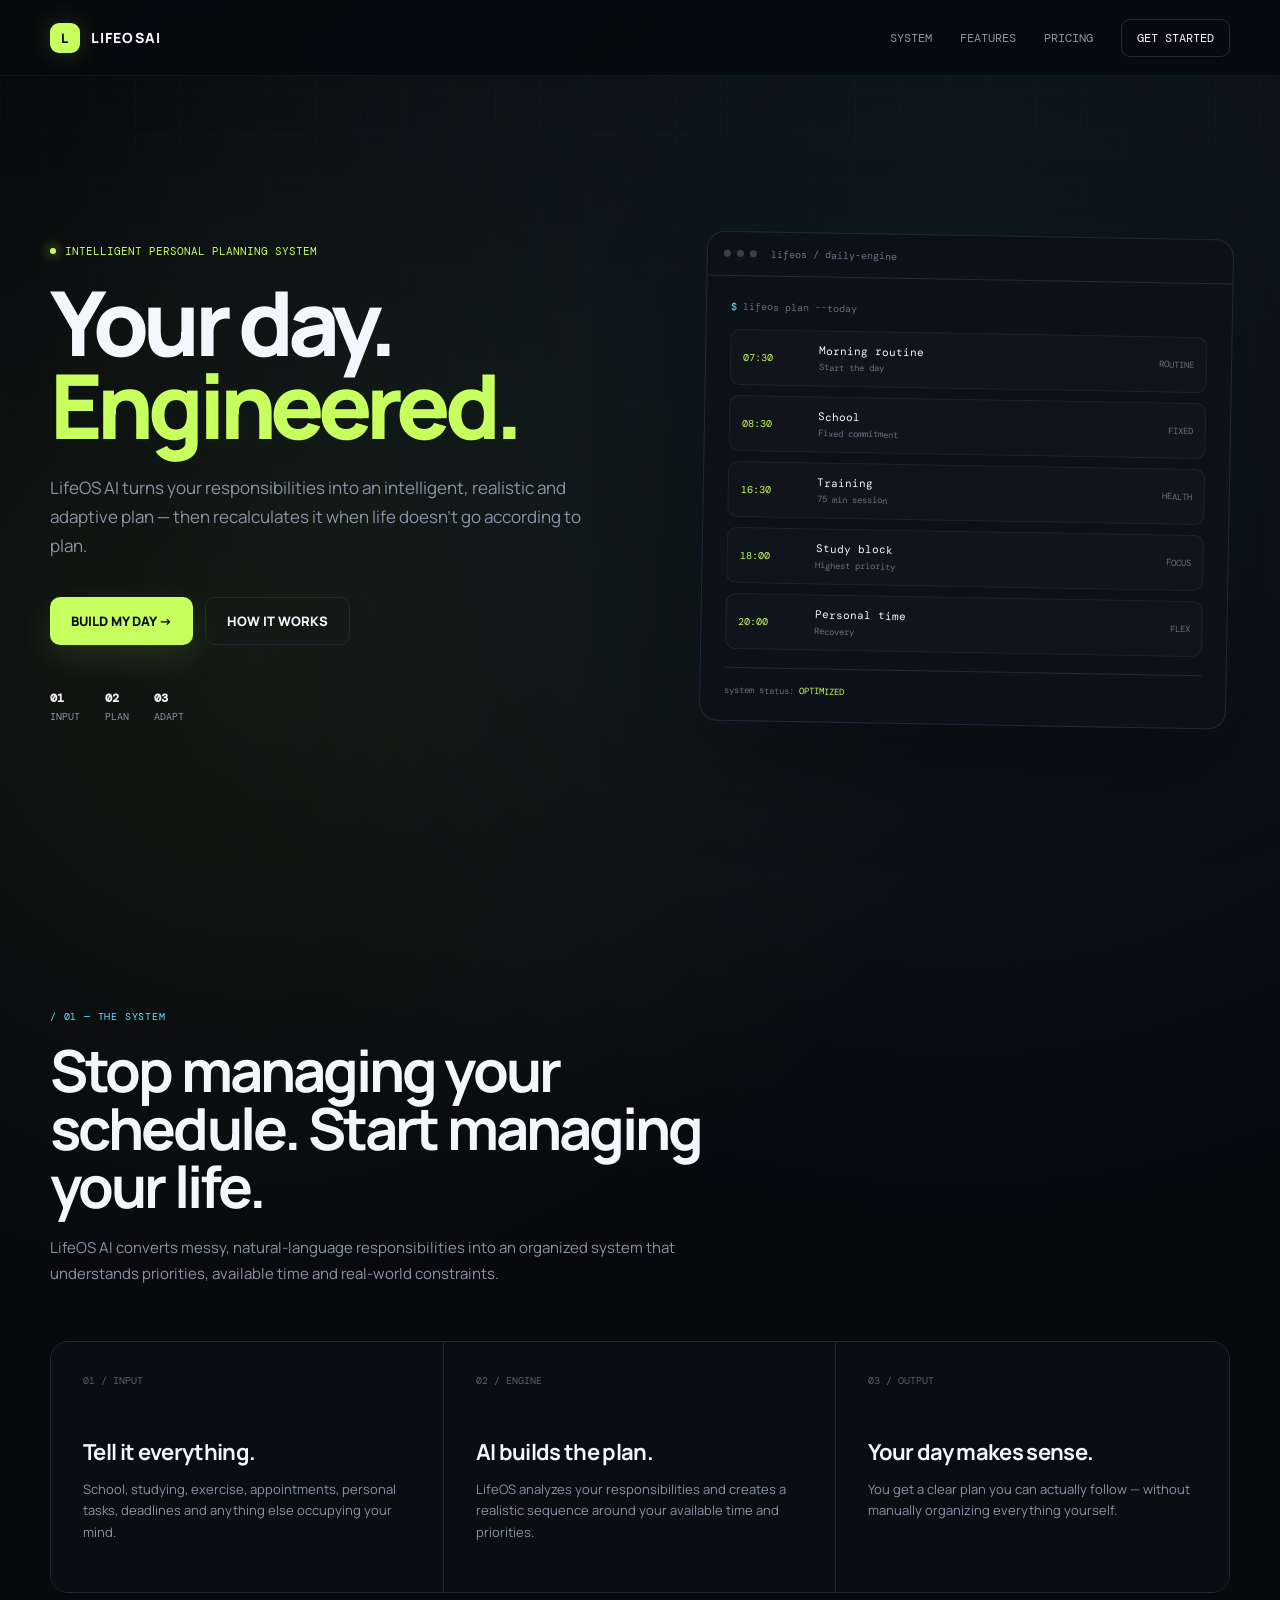
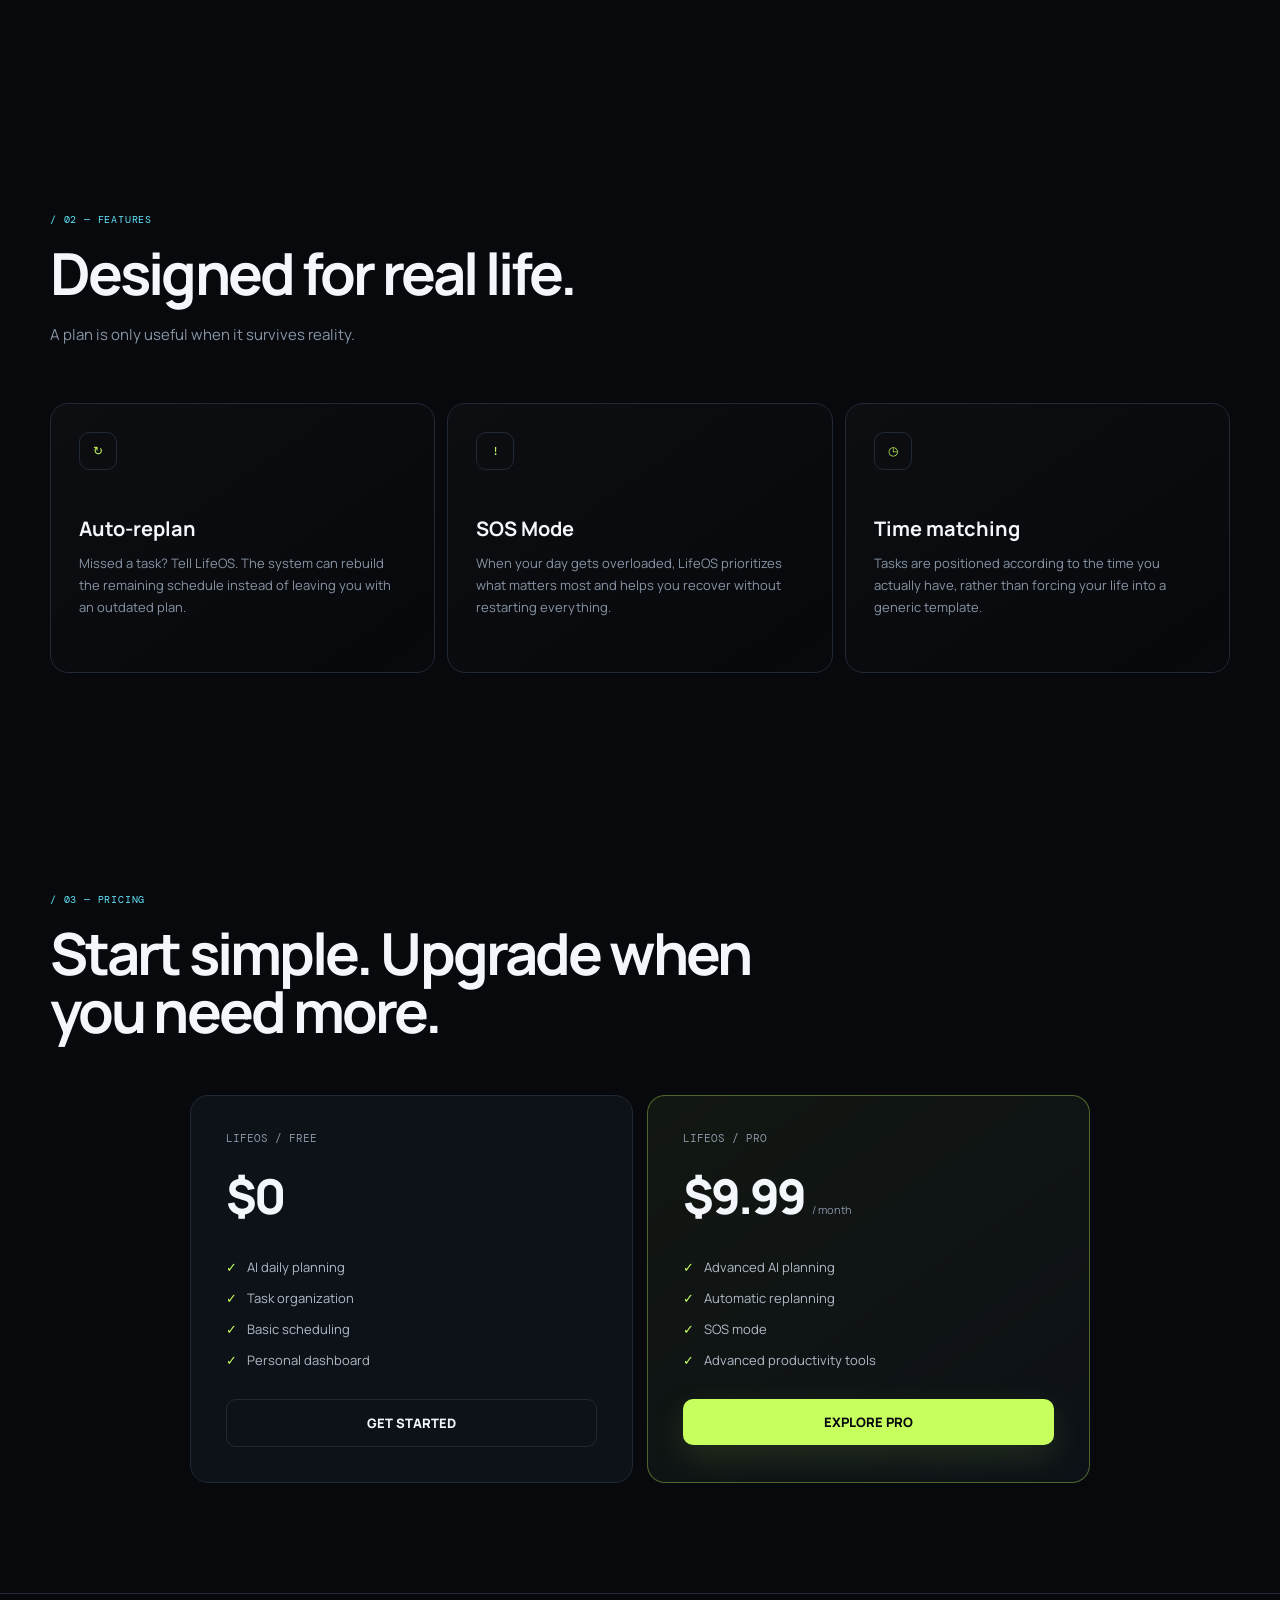
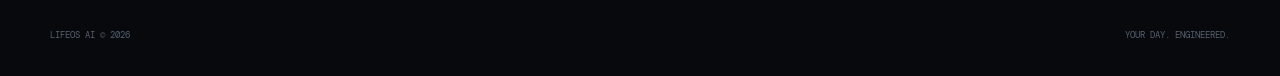
==== commit 2de84efc: "Update app.html" ====
--- a/public/app.html
+++ b/public/app.html
@@ -1,46 +1,44 @@
 <!DOCTYPE html>
 <html lang="es">
 <head>
+
 <meta charset="UTF-8">
-<meta name="viewport" content="width=device-width, initial-scale=1.0">
+<meta name="viewport"
+      content="width=device-width, initial-scale=1.0">
 
 <title>LifeOS AI</title>
 
 <style>
+
+@import url('https://fonts.googleapis.com/css2?family=DM+Mono:wght@400;500&family=Manrope:wght@400;500;600;700;800&display=swap');
+
+*{
+    box-sizing:border-box;
+    margin:0;
+    padding:0;
+}
+
 :root{
-  --bg:#07090d;
-  --surface:#0d1118;
-  --card:#101722;
-  --card2:#141b26;
-  --line:#26303d;
-  --text:#f5f7fb;
-  --muted:#8995a5;
-  --lime:#c7ff5e;
-  --cyan:#64e6ff;
-  --danger:#ff5364;
-}
-
-*{
-  box-sizing:border-box;
-  margin:0;
-  padding:0;
-  font-family:Arial,sans-serif;
-  -webkit-tap-highlight-color:transparent;
-}
-
-html,
+    --bg:#07090d;
+    --panel:#0d1118;
+    --panel2:#111722;
+    --border:rgba(255,255,255,.08);
+    --text:#f4f7fb;
+    --muted:#8993a3;
+    --lime:#c7ff5e;
+    --cyan:#64e6ff;
+    --danger:#ff6b7a;
+}
+
 body{
-  width:100%;
-  height:100%;
-}
-
-body{
-  background:
-    radial-gradient(circle at 85% 10%,rgba(100,230,255,.06),transparent 30%),
-    radial-gradient(circle at 10% 90%,rgba(199,255,94,.045),transparent 30%),
-    var(--bg);
-  color:var(--text);
-  overflow:hidden;
+    background:
+        radial-gradient(circle at 80% 0%,rgba(100,230,255,.06),transparent 30%),
+        radial-gradient(circle at 20% 100%,rgba(199,255,94,.05),transparent 30%),
+        var(--bg);
+    color:var(--text);
+    font-family:Manrope,Arial,sans-serif;
+    min-height:100vh;
+    overflow:hidden;
 }
 
 /* =========================
@@ -48,259 +46,136 @@
 ========================= */
 
 .app{
-  width:100%;
-  height:100vh;
-  position:relative;
+    display:flex;
+    height:100vh;
 }
 
 /* =========================
-   OVERLAY
+   SIDEBAR
 ========================= */
 
-.menu-overlay{
-  position:fixed;
-  inset:0;
-  background:rgba(0,0,0,.55);
-  backdrop-filter:blur(3px);
-  opacity:0;
-  pointer-events:none;
-  transition:.3s ease;
-  z-index:19;
-}
-
-.menu-overlay.active{
-  opacity:1;
-  pointer-events:auto;
-}
-
-/* =========================
-   SIDE MENU
-========================= */
-
-.menu{
-  position:fixed;
-  top:0;
-  left:0;
-  width:290px;
-  max-width:86%;
-  height:100vh;
-  background:
-    linear-gradient(
-      145deg,
-      rgba(20,27,38,.96),
-      rgba(8,12,18,.97)
+.sidebar{
+    width:250px;
+    height:100vh;
+    background:rgba(9,12,17,.88);
+    backdrop-filter:blur(24px);
+    border-right:1px solid var(--border);
+    padding:22px 15px;
+    display:flex;
+    flex-direction:column;
+    z-index:20;
+}
+
+.logo{
+    display:flex;
+    align-items:center;
+    gap:10px;
+    padding:5px 10px 28px;
+}
+
+.logo-mark{
+    width:32px;
+    height:32px;
+    border-radius:10px;
+    background:linear-gradient(135deg,var(--lime),#82d900);
+    box-shadow:0 0 25px rgba(199,255,94,.18);
+    position:relative;
+}
+
+.logo-mark:after{
+    content:"";
+    position:absolute;
+    width:11px;
+    height:11px;
+    border:2px solid #071006;
+    border-radius:50%;
+    left:9px;
+    top:8px;
+}
+
+.logo-text{
+    font-weight:800;
+    letter-spacing:-.5px;
+}
+
+.logo-text span{
+    color:var(--lime);
+}
+
+.nav{
+    display:flex;
+    flex-direction:column;
+    gap:5px;
+}
+
+.nav-label{
+    font-family:"DM Mono",monospace;
+    font-size:10px;
+    color:#566070;
+    letter-spacing:1.5px;
+    padding:13px 11px 7px;
+}
+
+.nav button{
+    border:0;
+    background:transparent;
+    color:#8e98a7;
+    width:100%;
+    text-align:left;
+    padding:11px 12px;
+    border-radius:11px;
+    cursor:pointer;
+    font-family:inherit;
+    font-size:13px;
+    transition:.2s;
+}
+
+.nav button:hover{
+    background:rgba(255,255,255,.045);
+    color:white;
+}
+
+.nav button.active{
+    background:rgba(199,255,94,.09);
+    color:var(--lime);
+}
+
+.nav-icon{
+    display:inline-block;
+    width:24px;
+    font-size:15px;
+}
+
+.sidebar-bottom{
+    margin-top:auto;
+}
+
+.pro-button{
+    width:100%;
+    border:1px solid rgba(199,255,94,.2);
+    background:linear-gradient(
+        135deg,
+        rgba(199,255,94,.1),
+        rgba(100,230,255,.04)
     );
-  border-right:1px solid rgba(255,255,255,.09);
-  box-shadow:15px 0 60px rgba(0,0,0,.45);
-  backdrop-filter:blur(30px);
-  transform:translateX(-105%);
-  transition:transform .35s cubic-bezier(.2,.8,.2,1);
-  padding:22px 18px;
-  z-index:20;
-  display:flex;
-  flex-direction:column;
-}
-
-.menu.active{
-  transform:translateX(0);
-}
-
-.menu-top{
-  display:flex;
-  align-items:center;
-  justify-content:space-between;
-  margin-bottom:25px;
-}
-
-.brand{
-  display:flex;
-  align-items:center;
-  gap:10px;
-  font-size:19px;
-  font-weight:800;
-  letter-spacing:1px;
-}
-
-.brand-dot{
-  width:10px;
-  height:10px;
-  border-radius:50%;
-  background:var(--lime);
-  box-shadow:0 0 16px rgba(199,255,94,.65);
-}
-
-.close-menu{
-  width:40px;
-  height:40px;
-  border-radius:50%;
-  border:1px solid var(--line);
-  background:rgba(255,255,255,.035);
-  color:white;
-  font-size:22px;
-  cursor:pointer;
-}
-
-.menu-label{
-  font-size:10px;
-  color:#657182;
-  letter-spacing:2px;
-  margin:3px 10px 10px;
-  text-transform:uppercase;
-}
-
-.menu-list{
-  display:flex;
-  flex-direction:column;
-  gap:7px;
-}
-
-.menu-item{
-  width:100%;
-  display:flex;
-  align-items:center;
-  gap:13px;
-  padding:13px 14px;
-  border:1px solid transparent;
-  border-radius:15px;
-  background:transparent;
-  color:#b5bfcb;
-  cursor:pointer;
-  text-align:left;
-  transition:.2s ease;
-}
-
-.menu-item:hover{
-  background:rgba(255,255,255,.045);
-  border-color:rgba(255,255,255,.07);
-  color:white;
-}
-
-.menu-item.active{
-  background:rgba(199,255,94,.075);
-  border-color:rgba(199,255,94,.18);
-  color:white;
-}
-
-.menu-icon{
-  width:25px;
-  text-align:center;
-  font-size:18px;
-}
-
-.menu-text{
-  font-size:14px;
-  font-weight:600;
-}
-
-.menu-spacer{
-  flex:1;
-}
-
-.menu-bottom{
-  display:flex;
-  flex-direction:column;
-  gap:9px;
-}
-
-/* =========================
-   MENU BOTTOM BUTTONS
-========================= */
-
-.logout-btn,
-.pro-btn{
-  width:100%;
-  min-height:48px;
-  border-radius:15px;
-  cursor:pointer;
-  font-weight:700;
-  font-size:14px;
-  transition:.2s ease;
-  backdrop-filter:blur(20px);
-}
-
-.logout-btn{
-  border:1px solid rgba(255,83,100,.28);
-  color:#ff6d7a;
-  background:
-    linear-gradient(
-      135deg,
-      rgba(255,83,100,.12),
-      rgba(255,83,100,.025)
-    );
-}
-
-.logout-btn:hover{
-  background:rgba(255,83,100,.17);
-  transform:translateY(-1px);
-}
-
-.pro-btn{
-  border:1px solid rgba(199,255,94,.25);
-  color:var(--lime);
-  background:
-    linear-gradient(
-      135deg,
-      rgba(199,255,94,.12),
-      rgba(100,230,255,.035)
-    );
-}
-
-.pro-btn:hover{
-  background:rgba(199,255,94,.16);
-  transform:translateY(-1px);
-}
-
-/* =========================
-   TOP BAR
-========================= */
-
-.top{
-  height:70px;
-  width:100%;
-  display:flex;
-  align-items:center;
-  padding:12px 16px;
-  border-bottom:1px solid rgba(255,255,255,.07);
-  background:rgba(7,9,13,.58);
-  backdrop-filter:blur(18px);
-  position:relative;
-  z-index:5;
-}
-
-.menu-btn{
-  width:45px;
-  height:45px;
-  border-radius:50%;
-  border:1px solid rgba(255,255,255,.1);
-  background:
-    linear-gradient(
-      135deg,
-      rgba(255,255,255,.09),
-      rgba(255,255,255,.025)
-    );
-  color:white;
-  font-size:21px;
-  cursor:pointer;
-  backdrop-filter:blur(15px);
-  transition:.2s ease;
-}
-
-.menu-btn:hover{
-  border-color:rgba(199,255,94,.25);
-  transform:scale(1.03);
-}
-
-.top-title{
-  position:absolute;
-  left:50%;
-  transform:translateX(-50%);
-  font-weight:800;
-  letter-spacing:1.5px;
-  font-size:15px;
-}
-
-.top-title span{
-  color:var(--lime);
+    color:white;
+    border-radius:13px;
+    padding:13px;
+    cursor:pointer;
+    text-align:left;
+    font-family:inherit;
+}
+
+.pro-button strong{
+    display:block;
+    color:var(--lime);
+    font-size:12px;
+    margin-bottom:3px;
+}
+
+.pro-button span{
+    color:#788291;
+    font-size:10px;
 }
 
 /* =========================
@@ -308,476 +183,372 @@
 ========================= */
 
 .main{
-  height:calc(100vh - 70px);
-  position:relative;
+    flex:1;
+    min-width:0;
+    display:flex;
+    flex-direction:column;
+}
+
+.topbar{
+    height:70px;
+    min-height:70px;
+    border-bottom:1px solid var(--border);
+    display:flex;
+    align-items:center;
+    justify-content:space-between;
+    padding:0 28px;
+    background:rgba(7,9,13,.55);
+    backdrop-filter:blur(18px);
+}
+
+.page-title{
+    font-size:14px;
+    font-weight:700;
+}
+
+.page-date{
+    font-family:"DM Mono",monospace;
+    font-size:10px;
+    color:#687383;
+    margin-top:3px;
+}
+
+.status{
+    display:flex;
+    align-items:center;
+    gap:7px;
+    font-family:"DM Mono",monospace;
+    font-size:10px;
+    color:#6f7988;
+}
+
+.status-dot{
+    width:7px;
+    height:7px;
+    border-radius:50%;
+    background:var(--lime);
+    box-shadow:0 0 10px rgba(199,255,94,.7);
+}
+
+/* =========================
+   CONTENT
+========================= */
+
+.content{
+    flex:1;
+    overflow:auto;
+    padding:30px;
 }
 
 .screen{
-  width:100%;
-  height:100%;
-  display:none;
-  overflow-y:auto;
-  padding:25px 20px 130px;
+    display:none;
+    max-width:1100px;
+    margin:auto;
 }
 
 .screen.active{
-  display:block;
+    display:block;
+}
+
+/* =========================
+   DASHBOARD
+========================= */
+
+.hero-title{
+    font-size:clamp(30px,5vw,55px);
+    line-height:1;
+    letter-spacing:-2.8px;
+    margin-bottom:10px;
+}
+
+.hero-title span{
+    color:var(--lime);
+}
+
+.hero-sub{
+    color:var(--muted);
+    font-size:13px;
+    max-width:600px;
+    line-height:1.7;
+    margin-bottom:30px;
+}
+
+.cards{
+    display:grid;
+    grid-template-columns:repeat(3,1fr);
+    gap:14px;
+    margin-bottom:18px;
+}
+
+.card{
+    background:linear-gradient(
+        145deg,
+        rgba(255,255,255,.045),
+        rgba(255,255,255,.018)
+    );
+    border:1px solid var(--border);
+    border-radius:18px;
+    padding:20px;
+    backdrop-filter:blur(15px);
+}
+
+.card-label{
+    font-family:"DM Mono",monospace;
+    color:#667181;
+    font-size:9px;
+    letter-spacing:1.2px;
+    text-transform:uppercase;
+    margin-bottom:12px;
+}
+
+.card-number{
+    font-size:29px;
+    font-weight:800;
+}
+
+.card-small{
+    color:#697484;
+    font-size:11px;
+    margin-top:5px;
 }
 
 /* =========================
    CHAT
 ========================= */
 
+.chat-layout{
+    height:calc(100vh - 130px);
+    display:flex;
+    flex-direction:column;
+    max-width:900px;
+    margin:auto;
+}
+
+.chat-header{
+    padding:5px 0 20px;
+}
+
+.chat-header h1{
+    font-size:28px;
+    letter-spacing:-1.2px;
+}
+
+.chat-header p{
+    color:#707b8a;
+    font-size:12px;
+    margin-top:5px;
+}
+
 .chat{
-  height:100%;
-  overflow-y:auto;
-  padding:20px 20px 120px;
-  display:flex;
-  flex-direction:column;
-  gap:15px;
-  scroll-behavior:smooth;
-}
-
-.chat::-webkit-scrollbar,
-.screen::-webkit-scrollbar{
-  width:4px;
-}
-
-.chat::-webkit-scrollbar-thumb,
-.screen::-webkit-scrollbar-thumb{
-  background:#283340;
-  border-radius:10px;
+    flex:1;
+    overflow-y:auto;
+    padding:10px 5px 20px;
 }
 
 .message{
-  max-width:82%;
-  padding:15px 17px;
-  border-radius:18px;
-  line-height:1.55;
-  font-size:14px;
-  animation:messageIn .25s ease;
-  white-space:pre-wrap;
-}
-
-@keyframes messageIn{
-  from{
-    opacity:0;
-    transform:translateY(8px);
-  }
-  to{
-    opacity:1;
-    transform:translateY(0);
-  }
-}
-
-.ai{
-  background:
-    linear-gradient(
-      145deg,
-      rgba(16,23,34,.95),
-      rgba(13,18,27,.92)
-    );
-  border:1px solid rgba(255,255,255,.075);
-  align-self:flex-start;
-  box-shadow:0 8px 30px rgba(0,0,0,.12);
-}
-
-.user{
-  background:var(--lime);
-  color:#11150b;
-  align-self:flex-end;
-  font-weight:600;
-  box-shadow:0 7px 25px rgba(199,255,94,.08);
+    display:flex;
+    margin:12px 0;
+}
+
+.message.user{
+    justify-content:flex-end;
+}
+
+.message.ai{
+    justify-content:flex-start;
+}
+
+.bubble{
+    max-width:min(720px,85%);
+    padding:13px 16px;
+    border-radius:16px;
+    font-size:13px;
+    line-height:1.65;
+    white-space:pre-wrap;
+}
+
+.user .bubble{
+    background:var(--lime);
+    color:#101408;
+    border-bottom-right-radius:5px;
+}
+
+.ai .bubble{
+    background:rgba(255,255,255,.045);
+    border:1px solid var(--border);
+    color:#dce1e8;
+    border-bottom-left-radius:5px;
+}
+
+.chat-input{
+    display:flex;
+    gap:10px;
+    padding-top:10px;
+}
+
+.chat-input input{
+    flex:1;
+    background:rgba(255,255,255,.045);
+    border:1px solid var(--border);
+    outline:none;
+    border-radius:15px;
+    padding:15px;
+    color:white;
+    font-family:inherit;
+    font-size:13px;
+}
+
+.chat-input input:focus{
+    border-color:rgba(199,255,94,.35);
+}
+
+.send{
+    width:52px;
+    border:0;
+    border-radius:15px;
+    background:var(--lime);
+    color:#0b1007;
+    cursor:pointer;
+    font-size:18px;
+    font-weight:bold;
+}
+
+.send:disabled{
+    opacity:.5;
+    cursor:not-allowed;
 }
 
 /* =========================
-   INPUT
+   LIST SCREENS
 ========================= */
 
-.bottom{
-  position:fixed;
-  bottom:0;
-  left:0;
-  right:0;
-  padding:14px 15px 18px;
-  background:
-    linear-gradient(
-      transparent,
-      rgba(7,9,13,.92) 35%,
-      var(--bg)
-    );
-  z-index:8;
-}
-
-.box{
-  max-width:900px;
-  margin:auto;
-  display:flex;
-  align-items:center;
-  gap:9px;
-  background:
-    linear-gradient(
-      135deg,
-      rgba(18,25,36,.94),
-      rgba(11,16,23,.94)
-    );
-  border:1px solid rgba(255,255,255,.1);
-  padding:8px 8px 8px 13px;
-  border-radius:25px;
-  box-shadow:
-    0 10px 40px rgba(0,0,0,.35),
-    inset 0 1px rgba(255,255,255,.025);
-  backdrop-filter:blur(25px);
-}
-
-input{
-  min-width:0;
-  flex:1;
-  background:none;
-  border:0;
-  outline:none;
-  color:white;
-  padding:10px 3px;
-  font-size:14px;
-}
-
-input::placeholder{
-  color:#697687;
-}
-
-button.send{
-  flex:none;
-  background:var(--lime);
-  color:#111;
-  border:0;
-  border-radius:50%;
-  width:43px;
-  height:43px;
-  cursor:pointer;
-  font-size:18px;
-  font-weight:900;
-  transition:.2s ease;
-}
-
-button.send:hover{
-  transform:scale(1.05);
-  box-shadow:0 0 20px rgba(199,255,94,.2);
+.section-head{
+    display:flex;
+    justify-content:space-between;
+    align-items:flex-end;
+    margin-bottom:25px;
+}
+
+.section-head h1{
+    font-size:32px;
+    letter-spacing:-1.5px;
+}
+
+.section-head p{
+    color:#6d7786;
+    font-size:12px;
+    margin-top:5px;
+}
+
+.add-button{
+    border:1px solid rgba(199,255,94,.25);
+    background:rgba(199,255,94,.08);
+    color:var(--lime);
+    border-radius:10px;
+    padding:10px 14px;
+    cursor:pointer;
+    font-family:inherit;
+    font-size:11px;
+}
+
+.empty{
+    border:1px dashed rgba(255,255,255,.1);
+    border-radius:18px;
+    padding:50px 20px;
+    text-align:center;
+    color:#667181;
+}
+
+.empty strong{
+    display:block;
+    color:#a4acb8;
+    margin-bottom:7px;
+}
+
+.list{
+    display:flex;
+    flex-direction:column;
+    gap:9px;
+}
+
+.list-item{
+    background:rgba(255,255,255,.035);
+    border:1px solid var(--border);
+    padding:16px;
+    border-radius:14px;
+    display:flex;
+    align-items:center;
+    gap:12px;
+}
+
+.check{
+    width:20px;
+    height:20px;
+    border-radius:6px;
+    border:1px solid #3d4652;
+    cursor:pointer;
+    background:transparent;
+}
+
+.check.done{
+    background:var(--lime);
+    border-color:var(--lime);
+}
+
+.item-main{
+    flex:1;
+}
+
+.item-title{
+    font-size:13px;
+    font-weight:600;
+}
+
+.item-meta{
+    color:#687382;
+    font-size:10px;
+    margin-top:4px;
 }
 
 /* =========================
-   SCREEN HEADER
+   CALENDAR-LIKE
 ========================= */
 
-.screen-header{
-  display:flex;
-  align-items:center;
-  gap:13px;
-  margin-bottom:25px;
-}
-
-.back-btn{
-  width:42px;
-  height:42px;
-  border-radius:50%;
-  border:1px solid var(--line);
-  background:rgba(255,255,255,.035);
-  color:white;
-  cursor:pointer;
-  font-size:20px;
-}
-
-.screen-title{
-  font-size:25px;
-  font-weight:800;
-}
-
-.screen-subtitle{
-  margin-top:4px;
-  color:var(--muted);
-  font-size:12px;
-}
-
-/* =========================
-   CARDS
-========================= */
-
-.card{
-  background:
-    linear-gradient(
-      145deg,
-      rgba(17,24,35,.92),
-      rgba(12,17,25,.92)
-    );
-  border:1px solid rgba(255,255,255,.075);
-  border-radius:20px;
-  padding:18px;
-  margin-bottom:12px;
-  box-shadow:0 10px 35px rgba(0,0,0,.13);
-}
-
-.card-title{
-  font-weight:750;
-  font-size:15px;
-}
-
-.card-muted{
-  color:var(--muted);
-  font-size:12px;
-  margin-top:5px;
-}
-
-.empty{
-  text-align:center;
-  padding:45px 20px;
-  color:var(--muted);
-}
-
-.empty-icon{
-  font-size:34px;
-  margin-bottom:12px;
-}
-
-.empty-title{
-  color:white;
-  font-weight:700;
-  margin-bottom:6px;
-}
-
-/* =========================
-   DAY
-========================= */
-
-.date-badge{
-  display:inline-block;
-  padding:7px 10px;
-  border-radius:10px;
-  background:rgba(199,255,94,.08);
-  border:1px solid rgba(199,255,94,.15);
-  color:var(--lime);
-  font-size:11px;
-  margin-bottom:14px;
-}
-
-.schedule{
-  display:flex;
-  flex-direction:column;
-  gap:9px;
-}
-
-.schedule-row{
-  display:grid;
-  grid-template-columns:65px 1fr;
-  gap:10px;
-  align-items:center;
-  padding:13px;
-  border-radius:14px;
-  background:rgba(255,255,255,.025);
-  border:1px solid rgba(255,255,255,.045);
+.timeline{
+    display:flex;
+    flex-direction:column;
+    gap:10px;
+}
+
+.timeline-row{
+    display:grid;
+    grid-template-columns:75px 1fr;
+    gap:14px;
 }
 
 .time{
-  color:var(--cyan);
-  font-size:12px;
-  font-weight:700;
-}
-
-.schedule-task{
-  font-size:13px;
-}
-
-.schedule-status{
-  font-size:10px;
-  color:var(--muted);
-  margin-top:3px;
-}
-
-/* =========================
-   WEEK / MONTH / YEAR
-========================= */
-
-.period-grid{
-  display:grid;
-  grid-template-columns:repeat(2,1fr);
-  gap:10px;
-}
-
-.period-card{
-  min-height:115px;
-  padding:16px;
-  border-radius:17px;
-  background:rgba(255,255,255,.025);
-  border:1px solid rgba(255,255,255,.065);
-}
-
-.period-name{
-  font-size:11px;
-  color:var(--muted);
-  text-transform:uppercase;
-  letter-spacing:1px;
-}
-
-.period-number{
-  font-size:25px;
-  font-weight:800;
-  margin-top:12px;
-}
-
-.period-small{
-  color:var(--muted);
-  font-size:11px;
-  margin-top:3px;
-}
-
-.progress{
-  height:5px;
-  border-radius:10px;
-  background:#202934;
-  overflow:hidden;
-  margin-top:13px;
-}
-
-.progress-bar{
-  height:100%;
-  width:55%;
-  background:linear-gradient(90deg,var(--lime),var(--cyan));
-  border-radius:10px;
-}
-
-/* =========================
-   GOALS
-========================= */
-
-.goal{
-  position:relative;
-}
-
-.goal-top{
-  display:flex;
-  justify-content:space-between;
-  gap:10px;
-}
-
-.goal-icon{
-  font-size:25px;
-}
-
-.goal-percent{
-  color:var(--lime);
-  font-size:12px;
-  font-weight:700;
-}
-
-.goal-progress{
-  margin-top:14px;
-  height:6px;
-  border-radius:10px;
-  background:#202934;
-  overflow:hidden;
-}
-
-.goal-progress div{
-  height:100%;
-  background:linear-gradient(90deg,var(--lime),var(--cyan));
-  border-radius:10px;
-}
-
-.goal-meta{
-  display:flex;
-  justify-content:space-between;
-  margin-top:8px;
-  font-size:10px;
-  color:var(--muted);
-}
-
-/* =========================
-   PROJECTS
-========================= */
-
-.project{
-  cursor:pointer;
-}
-
-.project-top{
-  display:flex;
-  align-items:center;
-  gap:12px;
-}
-
-.project-icon{
-  width:42px;
-  height:42px;
-  display:flex;
-  align-items:center;
-  justify-content:center;
-  border-radius:13px;
-  background:rgba(100,230,255,.07);
-  border:1px solid rgba(100,230,255,.14);
-  font-size:20px;
-}
-
-.project-info{
-  flex:1;
-}
-
-.project-progress{
-  margin-top:14px;
-  height:5px;
-  background:#202934;
-  border-radius:10px;
-  overflow:hidden;
-}
-
-.project-progress div{
-  height:100%;
-  background:linear-gradient(90deg,var(--cyan),var(--lime));
-}
-
-/* =========================
-   TASKS
-========================= */
-
-.task{
-  display:flex;
-  align-items:center;
-  gap:13px;
-}
-
-.check{
-  width:22px;
-  height:22px;
-  flex:none;
-  border-radius:7px;
-  border:1px solid #3a4655;
-  display:flex;
-  align-items:center;
-  justify-content:center;
-  color:#0b0e0b;
-  font-size:12px;
-  cursor:pointer;
-}
-
-.task.done .check{
-  background:var(--lime);
-  border-color:var(--lime);
-}
-
-.task-content{
-  flex:1;
-}
-
-.task-name{
-  font-size:13px;
-}
-
-.task.done .task-name{
-  color:#657180;
-  text-decoration:line-through;
-}
-
-.task-time{
-  font-size:10px;
-  color:var(--muted);
-  margin-top:3px;
+    font-family:"DM Mono",monospace;
+    color:#596474;
+    font-size:10px;
+    padding-top:14px;
+}
+
+.event{
+    background:rgba(255,255,255,.035);
+    border:1px solid var(--border);
+    border-radius:14px;
+    padding:14px;
+}
+
+.event strong{
+    font-size:12px;
+}
+
+.event span{
+    display:block;
+    color:#697483;
+    font-size:10px;
+    margin-top:4px;
 }
 
 /* =========================
@@ -785,1441 +556,1403 @@
 ========================= */
 
 .modal{
-  position:fixed;
-  inset:0;
-  background:rgba(0,0,0,.65);
-  backdrop-filter:blur(8px);
-  display:none;
-  align-items:center;
-  justify-content:center;
-  padding:20px;
-  z-index:50;
-}
-
-.modal.active{
-  display:flex;
-}
-
-.pro-modal{
-  width:100%;
-  max-width:420px;
-  background:
-    linear-gradient(
-      145deg,
-      rgba(21,29,40,.98),
-      rgba(8,12,18,.98)
+    position:fixed;
+    inset:0;
+    background:rgba(0,0,0,.72);
+    backdrop-filter:blur(15px);
+    display:none;
+    align-items:center;
+    justify-content:center;
+    z-index:100;
+    padding:20px;
+}
+
+.modal.show{
+    display:flex;
+}
+
+.modal-box{
+    width:min(470px,100%);
+    background:#0d1219;
+    border:1px solid rgba(199,255,94,.18);
+    border-radius:22px;
+    padding:30px;
+    box-shadow:0 25px 80px rgba(0,0,0,.5);
+}
+
+.modal-box h2{
+    font-size:28px;
+    margin-bottom:7px;
+}
+
+.modal-box p{
+    color:#788392;
+    font-size:12px;
+    line-height:1.6;
+    margin-bottom:22px;
+}
+
+.close-modal{
+    float:right;
+    background:none;
+    border:0;
+    color:#7b8593;
+    font-size:20px;
+    cursor:pointer;
+}
+
+.pro-list{
+    display:flex;
+    flex-direction:column;
+    gap:9px;
+    margin-bottom:22px;
+}
+
+.pro-list div{
+    font-size:12px;
+    color:#b8c0ca;
+}
+
+.pro-list div::before{
+    content:"✓";
+    color:var(--lime);
+    margin-right:9px;
+}
+
+.upgrade{
+    width:100%;
+    padding:13px;
+    border:0;
+    border-radius:12px;
+    background:var(--lime);
+    color:#101508;
+    font-weight:800;
+    cursor:pointer;
+}
+
+/* =========================
+   MOBILE
+========================= */
+
+.mobile-menu{
+    display:none;
+    border:0;
+    background:none;
+    color:white;
+    font-size:22px;
+    cursor:pointer;
+}
+
+@media(max-width:800px){
+
+    .sidebar{
+        position:fixed;
+        left:-270px;
+        top:0;
+        transition:.25s;
+        box-shadow:20px 0 60px rgba(0,0,0,.5);
+    }
+
+    .sidebar.open{
+        left:0;
+    }
+
+    .mobile-menu{
+        display:block;
+        margin-right:12px;
+    }
+
+    .topbar{
+        padding:0 16px;
+    }
+
+    .content{
+        padding:20px 15px;
+    }
+
+    .cards{
+        grid-template-columns:1fr;
+    }
+
+    .hero-title{
+        font-size:38px;
+    }
+
+    .chat-layout{
+        height:calc(100vh - 110px);
+    }
+
+    .chat-header h1{
+        font-size:23px;
+    }
+
+    .bubble{
+        max-width:90%;
+    }
+
+}
+
+/* =========================
+   SCROLLBAR
+========================= */
+
+::-webkit-scrollbar{
+    width:6px;
+}
+
+::-webkit-scrollbar-track{
+    background:transparent;
+}
+
+::-webkit-scrollbar-thumb{
+    background:#242b35;
+    border-radius:20px;
+}
+
+</style>
+
+</head>
+
+<body>
+
+<div class="app">
+
+<!-- =========================
+     SIDEBAR
+========================= -->
+
+<aside class="sidebar" id="sidebar">
+
+    <div class="logo">
+
+        <div class="logo-mark"></div>
+
+        <div class="logo-text">
+            LIFEOS<span>AI</span>
+        </div>
+
+    </div>
+
+    <nav class="nav">
+
+        <div class="nav-label">
+            SYSTEM
+        </div>
+
+        <button class="active"
+                data-screen="today"
+                onclick="showScreen('today',this)">
+            <span class="nav-icon">◉</span>
+            Hoy
+        </button>
+
+        <button data-screen="chat"
+                onclick="showScreen('chat',this)">
+            <span class="nav-icon">✦</span>
+            LifeOS AI
+        </button>
+
+        <div class="nav-label">
+            PLANNING
+        </div>
+
+        <button data-screen="week"
+                onclick="showScreen('week',this)">
+            <span class="nav-icon">▦</span>
+            Semana
+        </button>
+
+        <button data-screen="month"
+                onclick="showScreen('month',this)">
+            <span class="nav-icon">□</span>
+            Mes
+        </button>
+
+        <button data-screen="year"
+                onclick="showScreen('year',this)">
+            <span class="nav-icon">◇</span>
+            Año
+        </button>
+
+        <div class="nav-label">
+            LIFE
+        </div>
+
+        <button data-screen="goals"
+                onclick="showScreen('goals',this)">
+            <span class="nav-icon">◎</span>
+            Metas
+        </button>
+
+        <button data-screen="projects"
+                onclick="showScreen('projects',this)">
+            <span class="nav-icon">▣</span>
+            Proyectos
+        </button>
+
+        <button data-screen="tasks"
+                onclick="showScreen('tasks',this)">
+            <span class="nav-icon">✓</span>
+            Tareas
+        </button>
+
+    </nav>
+
+    <div class="sidebar-bottom">
+
+        <button class="pro-button"
+                onclick="openPro()">
+
+            <strong>
+                LIFEOS PRO
+            </strong>
+
+            <span>
+                Unlock the full system →
+            </span>
+
+        </button>
+
+        <button
+            onclick="logout()"
+            style="
+            width:100%;
+            margin-top:10px;
+            background:none;
+            border:0;
+            color:#626c7a;
+            padding:9px;
+            text-align:left;
+            cursor:pointer;
+            font-family:inherit;
+            font-size:11px;
+            ">
+
+            ↪ Cerrar sesión
+
+        </button>
+
+    </div>
+
+</aside>
+
+
+<!-- =========================
+     MAIN
+========================= -->
+
+<main class="main">
+
+<header class="topbar">
+
+    <div style="display:flex;align-items:center;">
+
+        <button
+            class="mobile-menu"
+            onclick="toggleSidebar()">
+            ☰
+        </button>
+
+        <div>
+
+            <div
+                class="page-title"
+                id="pageTitle">
+                Hoy
+            </div>
+
+            <div
+                class="page-date"
+                id="pageDate">
+            </div>
+
+        </div>
+
+    </div>
+
+    <div class="status">
+
+        <div class="status-dot"></div>
+
+        LIFEOS ONLINE
+
+    </div>
+
+</header>
+
+
+<div class="content">
+
+
+<!-- =========================
+     TODAY
+========================= -->
+
+<section
+    id="screen-today"
+    class="screen active">
+
+    <h1 class="hero-title">
+        Tu día.<br>
+        <span>Diseñado.</span>
+    </h1>
+
+    <p class="hero-sub">
+        LifeOS convierte lo que tienes que hacer
+        en un plan realista. Dile qué necesitas.
+        Nosotros organizamos el resto.
+    </p>
+
+    <div class="cards">
+
+        <div class="card">
+
+            <div class="card-label">
+                TASKS
+            </div>
+
+            <div
+                class="card-number"
+                id="taskCount">
+                0
+            </div>
+
+            <div class="card-small">
+                tareas pendientes
+            </div>
+
+        </div>
+
+        <div class="card">
+
+            <div class="card-label">
+                COMPLETED
+            </div>
+
+            <div
+                class="card-number"
+                id="completedCount">
+                0
+            </div>
+
+            <div class="card-small">
+                completadas
+            </div>
+
+        </div>
+
+        <div class="card">
+
+            <div class="card-label">
+                FOCUS
+            </div>
+
+            <div class="card-number">
+                AI
+            </div>
+
+            <div class="card-small">
+                planificación inteligente
+            </div>
+
+        </div>
+
+    </div>
+
+
+    <div class="card">
+
+        <div class="card-label">
+            TODAY'S PLAN
+        </div>
+
+        <div
+            id="todayPlan"
+            class="timeline">
+
+            <div class="empty">
+
+                <strong>
+                    Tu día todavía está vacío
+                </strong>
+
+                Dile a LifeOS qué tienes que hacer
+                y construiremos el plan.
+
+            </div>
+
+        </div>
+
+    </div>
+
+</section>
+
+
+<!-- =========================
+     CHAT
+========================= -->
+
+<section
+    id="screen-chat"
+    class="screen">
+
+    <div class="chat-layout">
+
+        <div class="chat-header">
+
+            <h1>
+                LifeOS <span style="color:var(--lime)">AI</span>
+            </h1>
+
+            <p>
+                Cuéntame qué necesitas organizar.
+            </p>
+
+        </div>
+
+
+        <div
+            id="chat"
+            class="chat">
+
+            <div class="message ai">
+
+                <div class="bubble">
+
+                    Hola. Soy LifeOS AI.
+
+                    Dime qué tienes que hacer,
+                    cuándo tienes que hacerlo o
+                    qué quieres conseguir.
+
+                    Yo me encargo de organizarlo.
+
+                </div>
+
+            </div>
+
+        </div>
+
+
+        <form
+            class="chat-input"
+            onsubmit="event.preventDefault();sendMessage();">
+
+            <input
+                id="input"
+                autocomplete="off"
+                placeholder="Ej. Tengo matemáticas, inglés y quiero entrenar hoy...">
+
+            <button
+                id="sendButton"
+                class="send"
+                type="submit">
+
+                ↑
+
+            </button>
+
+        </form>
+
+    </div>
+
+</section>
+
+
+<!-- =========================
+     WEEK
+========================= -->
+
+<section
+    id="screen-week"
+    class="screen">
+
+    <div class="section-head">
+
+        <div>
+
+            <h1>
+                Semana
+            </h1>
+
+            <p>
+                Mira tu semana de un vistazo.
+            </p>
+
+        </div>
+
+        <button
+            class="add-button"
+            onclick="showScreen('chat')">
+            + Organizar
+        </button>
+
+    </div>
+
+    <div class="card">
+
+        <div class="empty">
+
+            <strong>
+                Tu semana se construirá aquí
+            </strong>
+
+            Usa LifeOS AI para decirme
+            qué necesitas hacer esta semana.
+
+        </div>
+
+    </div>
+
+</section>
+
+
+<!-- =========================
+     MONTH
+========================= -->
+
+<section
+    id="screen-month"
+    class="screen">
+
+    <div class="section-head">
+
+        <div>
+
+            <h1>
+                Mes
+            </h1>
+
+            <p>
+                Objetivos y planificación mensual.
+            </p>
+
+        </div>
+
+    </div>
+
+    <div class="card">
+
+        <div class="empty">
+
+            <strong>
+                Plan mensual
+            </strong>
+
+            Todavía no tienes elementos
+            programados para este mes.
+
+        </div>
+
+    </div>
+
+</section>
+
+
+<!-- =========================
+     YEAR
+========================= -->
+
+<section
+    id="screen-year"
+    class="screen">
+
+    <div class="section-head">
+
+        <div>
+
+            <h1>
+                Año
+            </h1>
+
+            <p>
+                La visión general de tu año.
+            </p>
+
+        </div>
+
+    </div>
+
+    <div class="cards">
+
+        <div class="card">
+
+            <div class="card-label">
+                YEAR
+            </div>
+
+            <div
+                class="card-number"
+                id="currentYear">
+                2026
+            </div>
+
+            <div class="card-small">
+                tu año actual
+            </div>
+
+        </div>
+
+        <div class="card">
+
+            <div class="card-label">
+                GOALS
+            </div>
+
+            <div class="card-number">
+                0
+            </div>
+
+            <div class="card-small">
+                metas activas
+            </div>
+
+        </div>
+
+        <div class="card">
+
+            <div class="card-label">
+                PROJECTS
+            </div>
+
+            <div class="card-number">
+                0
+            </div>
+
+            <div class="card-small">
+                proyectos
+            </div>
+
+        </div>
+
+    </div>
+
+</section>
+
+
+<!-- =========================
+     GOALS
+========================= -->
+
+<section
+    id="screen-goals"
+    class="screen">
+
+    <div class="section-head">
+
+        <div>
+
+            <h1>
+                Metas
+            </h1>
+
+            <p>
+                Lo que quieres conseguir.
+            </p>
+
+        </div>
+
+        <button
+            class="add-button"
+            onclick="showScreen('chat')">
+            + Nueva meta
+        </button>
+
+    </div>
+
+    <div class="list">
+
+        <div class="empty">
+
+            <strong>
+                Sin metas todavía
+            </strong>
+
+            Puedes decirle a LifeOS algo como:
+            “Quiero conseguir X antes de diciembre”.
+
+        </div>
+
+    </div>
+
+</section>
+
+
+<!-- =========================
+     PROJECTS
+========================= -->
+
+<section
+    id="screen-projects"
+    class="screen">
+
+    <div class="section-head">
+
+        <div>
+
+            <h1>
+                Proyectos
+            </h1>
+
+            <p>
+                Grandes cosas divididas en pasos.
+            </p>
+
+        </div>
+
+        <button
+            class="add-button"
+            onclick="showScreen('chat')">
+            + Proyecto
+        </button>
+
+    </div>
+
+    <div class="empty">
+
+        <strong>
+            No hay proyectos todavía
+        </strong>
+
+        Cuéntale a LifeOS qué quieres construir
+        y podremos organizarlo.
+
+    </div>
+
+</section>
+
+
+<!-- =========================
+     TASKS
+========================= -->
+
+<section
+    id="screen-tasks"
+    class="screen">
+
+    <div class="section-head">
+
+        <div>
+
+            <h1>
+                Tareas
+            </h1>
+
+            <p>
+                Todo lo que tienes pendiente.
+            </p>
+
+        </div>
+
+        <button
+            class="add-button"
+            onclick="showScreen('chat')">
+            + Nueva tarea
+        </button>
+
+    </div>
+
+    <div
+        id="taskList"
+        class="list">
+
+        <div class="empty">
+
+            <strong>
+                No hay tareas
+            </strong>
+
+            Escríbele a LifeOS y crea tu primera.
+
+        </div>
+
+    </div>
+
+</section>
+
+
+</div>
+
+</main>
+
+</div>
+
+
+<!-- =========================
+     PRO MODAL
+========================= -->
+
+<div
+    id="proModal"
+    class="modal">
+
+    <div class="modal-box">
+
+        <button
+            class="close-modal"
+            onclick="closePro()">
+            ×
+        </button>
+
+        <h2>
+            LifeOS <span style="color:var(--lime)">PRO</span>
+        </h2>
+
+        <p>
+            Lleva tu sistema personal al siguiente nivel
+            con las funciones avanzadas.
+        </p>
+
+        <div class="pro-list">
+
+            <div>
+                AI planning avanzado
+            </div>
+
+            <div>
+                Auto-replan inteligente
+            </div>
+
+            <div>
+                SOS mode
+            </div>
+
+            <div>
+                Planificación mensual y anual avanzada
+            </div>
+
+            <div>
+                Proyectos y objetivos inteligentes
+            </div>
+
+        </div>
+
+        <button
+            class="upgrade">
+            Próximamente
+        </button>
+
+    </div>
+
+</div>
+
+
+<script>
+
+/* =====================================================
+   LIFEOS AI
+===================================================== */
+
+let conversationId = null;
+let sending = false;
+
+
+/* =====================================================
+   SCREEN NAVIGATION
+===================================================== */
+
+const screenNames = {
+
+    today:"Hoy",
+    chat:"LifeOS AI",
+    week:"Semana",
+    month:"Mes",
+    year:"Año",
+    goals:"Metas",
+    projects:"Proyectos",
+    tasks:"Tareas"
+
+};
+
+
+function showScreen(name, button){
+
+    document
+        .querySelectorAll(".screen")
+        .forEach(screen => {
+
+            screen.classList.remove("active");
+
+        });
+
+
+    const target =
+        document.getElementById(
+            "screen-" + name
+        );
+
+
+    if(target){
+
+        target.classList.add("active");
+
+    }
+
+
+    document
+        .querySelectorAll(".nav button")
+        .forEach(btn => {
+
+            btn.classList.remove("active");
+
+        });
+
+
+    if(button){
+
+        button.classList.add("active");
+
+    }else{
+
+        const navButton =
+            document.querySelector(
+                `.nav button[data-screen="${name}"]`
+            );
+
+        if(navButton){
+
+            navButton.classList.add("active");
+
+        }
+
+    }
+
+
+    document.getElementById("pageTitle")
+        .textContent =
+        screenNames[name] || "LifeOS";
+
+
+    closeSidebar();
+
+}
+
+
+/* =====================================================
+   SIDEBAR MOBILE
+===================================================== */
+
+function toggleSidebar(){
+
+    document
+        .getElementById("sidebar")
+        .classList.toggle("open");
+
+}
+
+
+function closeSidebar(){
+
+    document
+        .getElementById("sidebar")
+        .classList.remove("open");
+
+}
+
+
+/* =====================================================
+   DATE
+===================================================== */
+
+function updateDate(){
+
+    const now = new Date();
+
+    const date =
+        now.toLocaleDateString(
+            "es-ES",
+            {
+                weekday:"long",
+                day:"numeric",
+                month:"long",
+                year:"numeric"
+            }
+        );
+
+    document.getElementById(
+        "pageDate"
+    ).textContent = date;
+
+    document.getElementById(
+        "currentYear"
+    ).textContent =
+        now.getFullYear();
+
+}
+
+
+/* =====================================================
+   CHAT MESSAGE
+===================================================== */
+
+function addMessage(text,type){
+
+    const chat =
+        document.getElementById("chat");
+
+
+    const wrapper =
+        document.createElement("div");
+
+    wrapper.className =
+        "message " + type;
+
+
+    const bubble =
+        document.createElement("div");
+
+    bubble.className =
+        "bubble";
+
+
+    bubble.textContent = text;
+
+
+    wrapper.appendChild(bubble);
+
+    chat.appendChild(wrapper);
+
+
+    chat.scrollTop =
+        chat.scrollHeight;
+
+
+    return wrapper;
+
+}
+
+
+/* =====================================================
+   SEND MESSAGE TO BACKEND
+===================================================== */
+
+async function sendMessage(){
+
+    if(sending){
+
+        return;
+
+    }
+
+
+    const input =
+        document.getElementById("input");
+
+    const sendButton =
+        document.getElementById("sendButton");
+
+
+    const text =
+        input.value.trim();
+
+
+    if(!text){
+
+        return;
+
+    }
+
+
+    sending = true;
+
+    sendButton.disabled = true;
+
+
+    addMessage(
+        text,
+        "user"
     );
-  border:1px solid rgba(199,255,94,.2);
-  border-radius:25px;
-  padding:27px;
-  box-shadow:
-    0 25px 90px rgba(0,0,0,.55),
-    0 0 50px rgba(199,255,94,.04);
-  animation:modalIn .25s ease;
-}
-
-@keyframes modalIn{
-  from{
-    opacity:0;
-    transform:translateY(15px) scale(.97);
-  }
-  to{
-    opacity:1;
-    transform:translateY(0) scale(1);
-  }
-}
-
-.pro-top{
-  display:flex;
-  align-items:center;
-  justify-content:space-between;
-  margin-bottom:20px;
-}
-
-.pro-badge{
-  color:var(--lime);
-  font-weight:900;
-  letter-spacing:1px;
-  font-size:13px;
-}
-
-.modal-close{
-  width:36px;
-  height:36px;
-  border-radius:50%;
-  border:1px solid var(--line);
-  background:rgba(255,255,255,.04);
-  color:white;
-  cursor:pointer;
-}
-
-.pro-modal h2{
-  font-size:28px;
-  margin-bottom:9px;
-}
-
-.pro-modal p{
-  color:var(--muted);
-  font-size:13px;
-  line-height:1.55;
-  margin-bottom:20px;
-}
-
-.pro-feature{
-  padding:11px 0;
-  border-bottom:1px solid rgba(255,255,255,.06);
-  font-size:13px;
-}
-
-.pro-feature:last-child{
-  border-bottom:0;
-}
-
-.pro-coming{
-  margin-top:20px;
-  padding:13px;
-  border-radius:13px;
-  background:rgba(199,255,94,.055);
-  border:1px solid rgba(199,255,94,.12);
-  color:#bfe980;
-  font-size:11px;
-  line-height:1.45;
-}
-
-/* =========================
-   RESPONSIVE
-========================= */
-
-@media(max-width:600px){
-
-  .menu{
-    width:285px;
-  }
-
-  .screen{
-    padding:20px 15px 110px;
-  }
-
-  .chat{
-    padding:17px 15px 115px;
-  }
-
-  .message{
-    max-width:88%;
-  }
-
-  .screen-title{
-    font-size:22px;
-  }
-
-  .period-grid{
-    grid-template-columns:1fr 1fr;
-  }
-}
-</style>
-</head>
-
-<body>
-
-<div class="app">
-
-  <!-- MENU OVERLAY -->
-  <div
-    class="menu-overlay"
-    id="menuOverlay"
-    onclick="closeMenu()">
-  </div>
-
-  <!-- SIDE MENU -->
-  <aside class="menu" id="menu">
-
-    <div class="menu-top">
-      <div class="brand">
-        <div class="brand-dot"></div>
-        LIFEOS AI
-      </div>
-
-      <button
-        class="close-menu"
-        onclick="closeMenu()">
-        ×
-      </button>
-    </div>
-
-    <div class="menu-label">Organización</div>
-
-    <div class="menu-list">
-
-      <button
-        class="menu-item"
-        onclick="openScreen('day')">
-        <span class="menu-icon">📅</span>
-        <span class="menu-text">Hoy / Día</span>
-      </button>
-
-      <button
-        class="menu-item"
-        onclick="openScreen('week')">
-        <span class="menu-icon">📆</span>
-        <span class="menu-text">Semana</span>
-      </button>
-
-      <button
-        class="menu-item"
-        onclick="openScreen('month')">
-        <span class="menu-icon">🗓</span>
-        <span class="menu-text">Mes</span>
-      </button>
-
-      <button
-        class="menu-item"
-        onclick="openScreen('year')">
-        <span class="menu-icon">📈</span>
-        <span class="menu-text">Año</span>
-      </button>
-
-      <button
-        class="menu-item"
-        onclick="openScreen('goals')">
-        <span class="menu-icon">🎯</span>
-        <span class="menu-text">Metas</span>
-      </button>
-
-      <button
-        class="menu-item"
-        onclick="openScreen('projects')">
-        <span class="menu-icon">🚀</span>
-        <span class="menu-text">Proyectos</span>
-      </button>
-
-      <button
-        class="menu-item"
-        onclick="openScreen('tasks')">
-        <span class="menu-icon">✓</span>
-        <span class="menu-text">Tareas</span>
-      </button>
-
-    </div>
-
-    <div class="menu-spacer"></div>
-
-    <div class="menu-bottom">
-
-      <button
-        class="logout-btn"
-        onclick="logout()">
-        ⎋ &nbsp; Cerrar sesión
-      </button>
-
-      <button
-        class="pro-btn"
-        onclick="openPro()">
-        ✦ &nbsp; Obtener Pro
-      </button>
-
-    </div>
-
-  </aside>
-
-
-  <!-- TOP BAR -->
-  <header class="top">
-
-    <button
-      class="menu-btn"
-      onclick="toggleMenu()">
-      ☰
-    </button>
-
-    <div class="top-title">
-      LIFEOS <span>AI</span>
-    </div>
-
-  </header>
-
-
-  <!-- MAIN -->
-  <main class="main">
-
-    <!-- =====================
-         CHAT SCREEN
-    ====================== -->
-
-    <section
-      class="screen active"
-      id="screen-chat"
-      style="padding:0;">
-
-      <div
-        class="chat"
-        id="chat">
-
-        <div class="message ai">
-Hola 👋 Soy LifeOS AI.
-
-Cuéntame qué tienes que hacer y organizaré tu tiempo de forma inteligente.
-
-Puedes decirme tus tareas, objetivos, proyectos o simplemente contarme cómo es tu día.
-        </div>
-
-      </div>
-
-    </section>
-
-
-    <!-- =====================
-         DAY
-    ====================== -->
-
-    <section
-      class="screen"
-      id="screen-day">
-
-      <div class="screen-header">
-
-        <button
-          class="back-btn"
-          onclick="showChat()">
-          ←
-        </button>
-
-        <div>
-          <div class="screen-title">Hoy</div>
-          <div class="screen-subtitle">
-            Tu planificación del día
-          </div>
-        </div>
-
-      </div>
-
-      <div class="date-badge" id="todayDate">
-        HOY
-      </div>
-
-      <div class="card">
-
-        <div class="card-title">
-          Plan del día
-        </div>
-
-        <div class="card-muted">
-          Tu horario aparecerá aquí cuando LifeOS cree tu plan.
-        </div>
-
-        <div class="schedule">
-
-          <div class="schedule-row">
-
-            <div class="time">
-              16:00
-            </div>
-
-            <div>
-              <div class="schedule-task">
-                Matemáticas
-              </div>
-
-              <div class="schedule-status">
-                Ejemplo de tarea
-              </div>
-            </div>
-
-          </div>
-
-          <div class="schedule-row">
-
-            <div class="time">
-              17:15
-            </div>
-
-            <div>
-              <div class="schedule-task">
-                Entrenamiento
-              </div>
-
-              <div class="schedule-status">
-                Ejemplo de actividad
-              </div>
-            </div>
-
-          </div>
-
-          <div class="schedule-row">
-
-            <div class="time">
-              18:45
-            </div>
-
-            <div>
-              <div class="schedule-task">
-                Inglés
-              </div>
-
-              <div class="schedule-status">
-                Ejemplo de estudio
-              </div>
-            </div>
-
-          </div>
-
-        </div>
-
-      </div>
-
-    </section>
-
-
-    <!-- =====================
-         WEEK
-    ====================== -->
-
-    <section
-      class="screen"
-      id="screen-week">
-
-      <div class="screen-header">
-
-        <button
-          class="back-btn"
-          onclick="showChat()">
-          ←
-        </button>
-
-        <div>
-          <div class="screen-title">Semana</div>
-          <div class="screen-subtitle">
-            Vista general de tu semana
-          </div>
-        </div>
-
-      </div>
-
-      <div class="period-grid">
-
-        <div class="period-card">
-          <div class="period-name">Lunes</div>
-          <div class="period-number">4</div>
-          <div class="period-small">tareas</div>
-          <div class="progress">
-            <div
-              class="progress-bar"
-              style="width:75%">
-            </div>
-          </div>
-        </div>
-
-        <div class="period-card">
-          <div class="period-name">Martes</div>
-          <div class="period-number">3</div>
-          <div class="period-small">tareas</div>
-          <div class="progress">
-            <div
-              class="progress-bar"
-              style="width:50%">
-            </div>
-          </div>
-        </div>
-
-        <div class="period-card">
-          <div class="period-name">Miércoles</div>
-          <div class="period-number">5</div>
-          <div class="period-small">tareas</div>
-          <div class="progress">
-            <div
-              class="progress-bar"
-              style="width:30%">
-            </div>
-          </div>
-        </div>
-
-        <div class="period-card">
-          <div class="period-name">Jueves</div>
-          <div class="period-number">2</div>
-          <div class="period-small">tareas</div>
-          <div class="progress">
-            <div
-              class="progress-bar"
-              style="width:65%">
-            </div>
-          </div>
-        </div>
-
-        <div class="period-card">
-          <div class="period-name">Viernes</div>
-          <div class="period-number">3</div>
-          <div class="period-small">tareas</div>
-          <div class="progress">
-            <div
-              class="progress-bar"
-              style="width:40%">
-            </div>
-          </div>
-        </div>
-
-        <div class="period-card">
-          <div class="period-name">Fin de semana</div>
-          <div class="period-number">—</div>
-          <div class="period-small">descanso / libre</div>
-        </div>
-
-      </div>
-
-    </section>
-
-
-    <!-- =====================
-         MONTH
-    ====================== -->
-
-    <section
-      class="screen"
-      id="screen-month">
-
-      <div class="screen-header">
-
-        <button
-          class="back-btn"
-          onclick="showChat()">
-          ←
-        </button>
-
-        <div>
-          <div class="screen-title">Mes</div>
-          <div class="screen-subtitle">
-            Tu visión mensual
-          </div>
-        </div>
-
-      </div>
-
-      <div class="card">
-
-        <div class="card-title">
-          Progreso del mes
-        </div>
-
-        <div class="card-muted">
-          Mantén el control de tus objetivos y proyectos.
-        </div>
-
-        <div class="progress"
-             style="margin-top:18px;">
-          <div
-            class="progress-bar"
-            style="width:42%">
-          </div>
-        </div>
-
-        <div class="goal-meta">
-          <span>42% completado</span>
-          <span>Mes actual</span>
-        </div>
-
-      </div>
-
-      <div class="card">
-
-        <div class="card-title">
-          Enfoques principales
-        </div>
-
-        <div class="schedule"
-             style="margin-top:12px;">
-
-          <div class="schedule-row">
-            <div class="time">01</div>
-            <div>
-              <div class="schedule-task">
-                Estudios
-              </div>
-              <div class="schedule-status">
-                Mantener constancia
-              </div>
-            </div>
-          </div>
-
-          <div class="schedule-row">
-            <div class="time">02</div>
-            <div>
-              <div class="schedule-task">
-                Fitness
-              </div>
-              <div class="schedule-status">
-                Progreso semanal
-              </div>
-            </div>
-          </div>
-
-          <div class="schedule-row">
-            <div class="time">03</div>
-            <div>
-              <div class="schedule-task">
-                Proyectos personales
-              </div>
-              <div class="schedule-status">
-                Avanzar cada semana
-              </div>
-            </div>
-          </div>
-
-        </div>
-
-      </div>
-
-    </section>
-
-
-    <!-- =====================
-         YEAR
-    ====================== -->
-
-    <section
-      class="screen"
-      id="screen-year">
-
-      <div class="screen-header">
-
-        <button
-          class="back-btn"
-          onclick="showChat()">
-          ←
-        </button>
-
-        <div>
-          <div class="screen-title">Año</div>
-          <div class="screen-subtitle">
-            Tu dirección a largo plazo
-          </div>
-        </div>
-
-      </div>
-
-      <div class="card">
-
-        <div class="card-title">
-          2026
-        </div>
-
-        <div class="card-muted">
-          Grandes objetivos, divididos en pasos pequeños.
-        </div>
-
-        <div class="progress"
-             style="margin-top:18px;">
-          <div
-            class="progress-bar"
-            style="width:35%">
-          </div>
-        </div>
-
-        <div class="goal-meta">
-          <span>35% del año planificado</span>
-          <span>2026</span>
-        </div>
-
-      </div>
-
-      <div class="period-grid">
-
-        <div class="period-card">
-          <div class="period-name">Metas</div>
-          <div class="period-number">4</div>
-          <div class="period-small">
-            objetivos activos
-          </div>
-        </div>
-
-        <div class="period-card">
-          <div class="period-name">Proyectos</div>
-          <div class="period-number">3</div>
-          <div class="period-small">
-            proyectos activos
-          </div>
-        </div>
-
-        <div class="period-card">
-          <div class="period-name">Tareas</div>
-          <div class="period-number">28</div>
-          <div class="period-small">
-            organizadas
-          </div>
-        </div>
-
-        <div class="period-card">
-          <div class="period-name">Progreso</div>
-          <div class="period-number">35%</div>
-          <div class="period-small">
-            planificación
-          </div>
-        </div>
-
-      </div>
-
-    </section>
-
-
-    <!-- =====================
-         GOALS
-    ====================== -->
-
-    <section
-      class="screen"
-      id="screen-goals">
-
-      <div class="screen-header">
-
-        <button
-          class="back-btn"
-          onclick="showChat()">
-          ←
-        </button>
-
-        <div>
-          <div class="screen-title">Metas</div>
-          <div class="screen-subtitle">
-            Lo que quieres conseguir
-          </div>
-        </div>
-
-      </div>
-
-      <div class="card goal">
-
-        <div class="goal-top">
-
-          <div>
-            <div class="card-title">
-              🇬🇧 Aprender inglés
-            </div>
-
-            <div class="card-muted">
-              Meta a largo plazo
-            </div>
-          </div>
-
-          <div class="goal-percent">
-            35%
-          </div>
-
-        </div>
-
-        <div class="goal-progress">
-          <div style="width:35%"></div>
-        </div>
-
-        <div class="goal-meta">
-          <span>Progreso</span>
-          <span>En curso</span>
-        </div>
-
-      </div>
-
-
-      <div class="card goal">
-
-        <div class="goal-top">
-
-          <div>
-            <div class="card-title">
-              💰 Ahorrar dinero
-            </div>
-
-            <div class="card-muted">
-              Meta financiera
-            </div>
-          </div>
-
-          <div class="goal-percent">
-            20%
-          </div>
-
-        </div>
-
-        <div class="goal-progress">
-          <div style="width:20%"></div>
-        </div>
-
-        <div class="goal-meta">
-          <span>Progreso</span>
-          <span>En curso</span>
-        </div>
-
-      </div>
-
-
-      <div class="card goal">
-
-        <div class="goal-top">
-
-          <div>
-            <div class="card-title">
-              💪 Mejorar fitness
-            </div>
-
-            <div class="card-muted">
-              Salud y rendimiento
-            </div>
-          </div>
-
-          <div class="goal-percent">
-            60%
-          </div>
-
-        </div>
-
-        <div class="goal-progress">
-          <div style="width:60%"></div>
-        </div>
-
-        <div class="goal-meta">
-          <span>Progreso</span>
-          <span>En curso</span>
-        </div>
-
-      </div>
-
-
-      <div class="card goal">
-
-        <div class="goal-top">
-
-          <div>
-            <div class="card-title">
-              ✈️ Preparar un viaje
-            </div>
-
-            <div class="card-muted">
-              Planificación personal
-            </div>
-          </div>
-
-          <div class="goal-percent">
-            15%
-          </div>
-
-        </div>
-
-        <div class="goal-progress">
-          <div style="width:15%"></div>
-        </div>
-
-        <div class="goal-meta">
-          <span>Progreso</span>
-          <span>En curso</span>
-        </div>
-
-      </div>
-
-    </section>
-
-
-    <!-- =====================
-         PROJECTS
-    ====================== -->
-
-    <section
-      class="screen"
-      id="screen-projects">
-
-      <div class="screen-header">
-
-        <button
-          class="back-btn"
-          onclick="showChat()">
-          ←
-        </button>
-
-        <div>
-          <div class="screen-title">Proyectos</div>
-          <div class="screen-subtitle">
-            Grandes cosas, divididas en pasos
-          </div>
-        </div>
-
-      </div>
-
-
-      <div class="card project">
-
-        <div class="project-top">
-
-          <div class="project-icon">
-            ✈️
-          </div>
-
-          <div class="project-info">
-
-            <div class="card-title">
-              Planificar viaje
-            </div>
-
-            <div class="card-muted">
-              3 de 8 pasos completados
-            </div>
-
-          </div>
-
-        </div>
-
-        <div class="project-progress">
-          <div style="width:37.5%"></div>
-        </div>
-
-      </div>
-
-
-      <div class="card project">
-
-        <div class="project-top">
-
-          <div class="project-icon">
-            🚀
-          </div>
-
-          <div class="project-info">
-
-            <div class="card-title">
-              LifeOS AI
-            </div>
-
-            <div class="card-muted">
-              Construcción del producto
-            </div>
-
-          </div>
-
-        </div>
-
-        <div class="project-progress">
-          <div style="width:45%"></div>
-        </div>
-
-      </div>
-
-
-      <div class="card project">
-
-        <div class="project-top">
-
-          <div class="project-icon">
-            📚
-          </div>
-
-          <div class="project-info">
-
-            <div class="card-title">
-              Mejorar estudios
-            </div>
-
-            <div class="card-muted">
-              Organización académica
-            </div>
-
-          </div>
-
-        </div>
-
-        <div class="project-progress">
-          <div style="width:60%"></div>
-        </div>
-
-      </div>
-
-    </section>
-
-
-    <!-- =====================
-         TASKS
-    ====================== -->
-
-    <section
-      class="screen"
-      id="screen-tasks">
-
-      <div class="screen-header">
-
-        <button
-          class="back-btn"
-          onclick="showChat()">
-          ←
-        </button>
-
-        <div>
-          <div class="screen-title">Tareas</div>
-          <div class="screen-subtitle">
-            Todo lo que tienes pendiente
-          </div>
-        </div>
-
-      </div>
-
-
-      <div class="card">
-
-        <div class="task">
-
-          <div
-            class="check"
-            onclick="toggleTask(this)">
-          </div>
-
-          <div class="task-content">
-
-            <div class="task-name">
-              Terminar matemáticas
-            </div>
-
-            <div class="task-time">
-              Hoy · 16:00
-            </div>
-
-          </div>
-
-        </div>
-
-      </div>
-
-
-      <div class="card">
-
-        <div class="task">
-
-          <div
-            class="check"
-            onclick="toggleTask(this)">
-          </div>
-
-          <div class="task-content">
-
-            <div class="task-name">
-              Estudiar inglés
-            </div>
-
-            <div class="task-time">
-              Hoy · 18:45
-            </div>
-
-          </div>
-
-        </div>
-
-      </div>
-
-
-      <div class="card">
-
-        <div class="task done">
-
-          <div
-            class="check"
-            onclick="toggleTask(this)">
-            ✓
-          </div>
-
-          <div class="task-content">
-
-            <div class="task-name">
-              Preparar mochila
-            </div>
-
-            <div class="task-time">
-              Completada
-            </div>
-
-          </div>
-
-        </div>
-
-      </div>
-
-    </section>
-
-  </main>
-
-
-  <!-- =====================
-       CHAT INPUT
-  ====================== -->
-
-  <div
-    class="bottom"
-    id="chatBottom">
-
-    <div class="box">
-
-      <input
-        id="input"
-        type="text"
-        autocomplete="off"
-        placeholder="Planifica tu día con LifeOS...">
-
-      <button
-        class="send"
-        onclick="sendMessage()">
-        ➤
-      </button>
-
-    </div>
-
-  </div>
-
-
-  <!-- =====================
-       PRO MODAL
-  ====================== -->
-
-  <div
-    class="modal"
-    id="proModal"
-    onclick="closeProOutside(event)">
-
-    <div class="pro-modal">
-
-      <div class="pro-top">
-
-        <div class="pro-badge">
-          LIFEOS PRO
-        </div>
-
-        <button
-          class="modal-close"
-          onclick="closePro()">
-          ×
-        </button>
-
-      </div>
-
-      <h2>
-        Lleva tu organización más lejos.
-      </h2>
-
-      <p>
-        LifeOS Pro desbloqueará funciones avanzadas
-        para convertir tu vida en un sistema todavía
-        más inteligente.
-      </p>
-
-      <div class="pro-feature">
-        ✦ Planificación avanzada con IA
-      </div>
-
-      <div class="pro-feature">
-        ✦ Replanificación inteligente
-      </div>
-
-      <div class="pro-feature">
-        ✦ Metas y proyectos avanzados
-      </div>
-
-      <div class="pro-feature">
-        ✦ Estadísticas y progreso
-      </div>
-
-      <div class="pro-feature">
-        ✦ Más automatización
-      </div>
-
-      <div class="pro-coming">
-        El sistema de pagos todavía no está conectado.
-        Esta pantalla es la estructura visual de Pro.
-      </div>
-
-    </div>
-
-  </div>
-
-</div>
-
-
-<script>
-
-/* =========================
-   MENU
-========================= */
-
-function toggleMenu(){
-
-  const menu =
-    document.getElementById("menu");
-
-  const overlay =
-    document.getElementById("menuOverlay");
-
-  menu.classList.toggle("active");
-  overlay.classList.toggle("active");
-
-}
-
-
-function closeMenu(){
-
-  document
-    .getElementById("menu")
-    .classList.remove("active");
-
-  document
-    .getElementById("menuOverlay")
-    .classList.remove("active");
-
-}
-
-
-/* =========================
-   SCREENS
-========================= */
-
-function openScreen(name){
-
-  closeMenu();
-
-  const screens =
-    document.querySelectorAll(".screen");
-
-  screens.forEach(screen=>{
-    screen.classList.remove("active");
-  });
-
-  const target =
-    document.getElementById(
-      "screen-" + name
+
+
+    input.value = "";
+
+
+    const loadingMessage =
+        addMessage(
+            "LifeOS está pensando...",
+            "ai"
+        );
+
+
+    try{
+
+        const response =
+            await fetch(
+                "/api/chat",
+                {
+                    method:"POST",
+
+                    headers:{
+                        "Content-Type":
+                            "application/json"
+                    },
+
+                    credentials:"include",
+
+                    body:JSON.stringify({
+
+                        message:text,
+
+                        conversationId:
+                            conversationId
+
+                    })
+
+                }
+            );
+
+
+        let data;
+
+        try{
+
+            data =
+                await response.json();
+
+        }catch{
+
+            data = {};
+
+        }
+
+
+        if(!response.ok){
+
+            if(response.status === 401){
+
+                loadingMessage.remove();
+
+                addMessage(
+                    "Tu sesión ha expirado. Inicia sesión nuevamente.",
+                    "ai"
+                );
+
+                setTimeout(()=>{
+
+                    window.location.href =
+                        "index.html";
+
+                },1500);
+
+                return;
+
+            }
+
+
+            throw new Error(
+                data.error ||
+                "Error al conectar con LifeOS"
+            );
+
+        }
+
+
+        conversationId =
+            data.conversationId ||
+            conversationId;
+
+
+        loadingMessage.remove();
+
+
+        addMessage(
+            data.message ||
+            "No recibí una respuesta de LifeOS.",
+            "ai"
+        );
+
+
+    }catch(error){
+
+        console.error(
+            "LifeOS Chat Error:",
+            error
+        );
+
+
+        loadingMessage.remove();
+
+
+        addMessage(
+            "No pude conectar con la inteligencia de LifeOS. Inténtalo nuevamente.",
+            "ai"
+        );
+
+    }finally{
+
+        sending = false;
+
+        sendButton.disabled = false;
+
+        input.focus();
+
+    }
+
+}
+
+
+/* =====================================================
+   ENTER
+===================================================== */
+
+document
+    .getElementById("input")
+    .addEventListener(
+        "keydown",
+        function(event){
+
+            if(
+                event.key === "Enter" &&
+                !event.shiftKey
+            ){
+
+                event.preventDefault();
+
+                sendMessage();
+
+            }
+
+        }
     );
 
-  if(target){
-    target.classList.add("active");
-  }
-
-  document
-    .getElementById("chatBottom")
-    .style.display = "none";
-
-  window.scrollTo(0,0);
-
-}
-
-
-function showChat(){
-
-  const screens =
-    document.querySelectorAll(".screen");
-
-  screens.forEach(screen=>{
-    screen.classList.remove("active");
-  });
-
-  document
-    .getElementById("screen-chat")
-    .classList.add("active");
-
-  document
-    .getElementById("chatBottom")
-    .style.display = "block";
-
-}
-
-
-/* =========================
-   CHAT
-========================= */
-
-function sendMessage(){
-
-  const input =
-    document.getElementById("input");
-
-  const text =
-    input.value.trim();
-
-  if(!text) return;
-
-  addMessage(text,"user");
-
-  input.value = "";
-
-  setTimeout(()=>{
-
-    addMessage(
-`Perfecto. He recibido lo que necesitas.
-
-Cuando conectemos el motor de IA, LifeOS analizará tus tareas, tiempos, prioridades y objetivos para construir el plan adecuado.
-
-Por ahora dime qué quieres organizar: tu día, una semana, una meta o un proyecto.`,
-      "ai"
+
+/* =====================================================
+   PRO
+===================================================== */
+
+function openPro(){
+
+    document
+        .getElementById("proModal")
+        .classList.add("show");
+
+}
+
+
+function closePro(){
+
+    document
+        .getElementById("proModal")
+        .classList.remove("show");
+
+}
+
+
+document
+    .getElementById("proModal")
+    .addEventListener(
+        "click",
+        function(event){
+
+            if(event.target === this){
+
+                closePro();
+
+            }
+
+        }
     );
 
-  },700);
-
-}
-
-
-function addMessage(text,type){
-
-  const chat =
-    document.getElementById("chat");
-
-  const div =
-    document.createElement("div");
-
-  div.className =
-    "message " + type;
-
-  div.innerText = text;
-
-  chat.appendChild(div);
-
-  chat.scrollTop =
-    chat.scrollHeight;
-
-}
-
-
-/* ENTER PARA ENVIAR */
-
-document
-  .getElementById("input")
-  .addEventListener("keydown",function(event){
-
-    if(event.key === "Enter"){
-      event.preventDefault();
-      sendMessage();
+
+/* =====================================================
+   LOGOUT
+===================================================== */
+
+async function logout(){
+
+    try{
+
+        await fetch(
+            "/api/logout",
+            {
+                method:"POST",
+                credentials:"include"
+            }
+        );
+
+    }catch(error){
+
+        console.error(error);
+
     }
 
-  });
-
-
-/* =========================
-   TASKS
-========================= */
-
-function toggleTask(element){
-
-  const task =
-    element.closest(".task");
-
-  if(!task) return;
-
-  task.classList.toggle("done");
-
-  if(task.classList.contains("done")){
-    element.innerText = "✓";
-  }else{
-    element.innerText = "";
-  }
-
-}
-
-
-/* =========================
-   PRO
-========================= */
-
-function openPro(){
-
-  closeMenu();
-
-  document
-    .getElementById("proModal")
-    .classList.add("active");
-
-}
-
-
-function closePro(){
-
-  document
-    .getElementById("proModal")
-    .classList.remove("active");
-
-}
-
-
-function closeProOutside(event){
-
-  if(event.target.id === "proModal"){
-    closePro();
-  }
-
-}
-
-
-/* =========================
-   LOGOUT
-========================= */
-
-async function logout(){
-
-  try{
-
-    await fetch(
-      "/api/logout",
-      {
-        method:"POST",
-        credentials:"include"
-      }
-    );
-
-  }catch(error){
-
-    console.log(
-      "Logout request failed:",
-      error
-    );
-
-  }
-
-  window.location.href =
-    "/index.html";
-
-}
-
-
-/* =========================
-   DATE
-========================= */
-
-function updateDate(){
-
-  const element =
-    document.getElementById("todayDate");
-
-  if(!element) return;
-
-  const now =
-    new Date();
-
-  const date =
-    now.toLocaleDateString(
-      "es-ES",
-      {
-        weekday:"long",
-        day:"numeric",
-        month:"long"
-      }
-    );
-
-  element.innerText =
-    date.toUpperCase();
-
-}
+
+    window.location.href =
+        "index.html";
+
+}
+
+
+/* =====================================================
+   CHECK SESSION
+===================================================== */
+
+async function checkSession(){
+
+    try{
+
+        const response =
+            await fetch(
+                "/api/me",
+                {
+                    method:"GET",
+                    credentials:"include"
+                }
+            );
+
+
+        if(!response.ok){
+
+            window.location.href =
+                "index.html";
+
+            return;
+
+        }
+
+
+        const data =
+            await response.json();
+
+
+        console.log(
+            "LifeOS session:",
+            data
+        );
+
+
+    }catch(error){
+
+        console.error(
+            "Session check:",
+            error
+        );
+
+    }
+
+}
+
+
+/* =====================================================
+   INITIALIZE
+===================================================== */
 
 updateDate();
 
-
-/* =========================
-   ESCAPE
-========================= */
-
-document.addEventListener(
-  "keydown",
-  function(event){
-
-    if(event.key === "Escape"){
-
-      closeMenu();
-      closePro();
-
-    }
-
-  }
+checkSession();
+
+
+/* =====================================================
+   WELCOME
+===================================================== */
+
+console.log(
+    "%c LIFEOS AI ",
+    "background:#c7ff5e;color:#07090d;font-weight:bold;padding:5px 10px;border-radius:5px;"
+);
+
+console.log(
+    "LifeOS AI initialized."
 );
 
 </script>
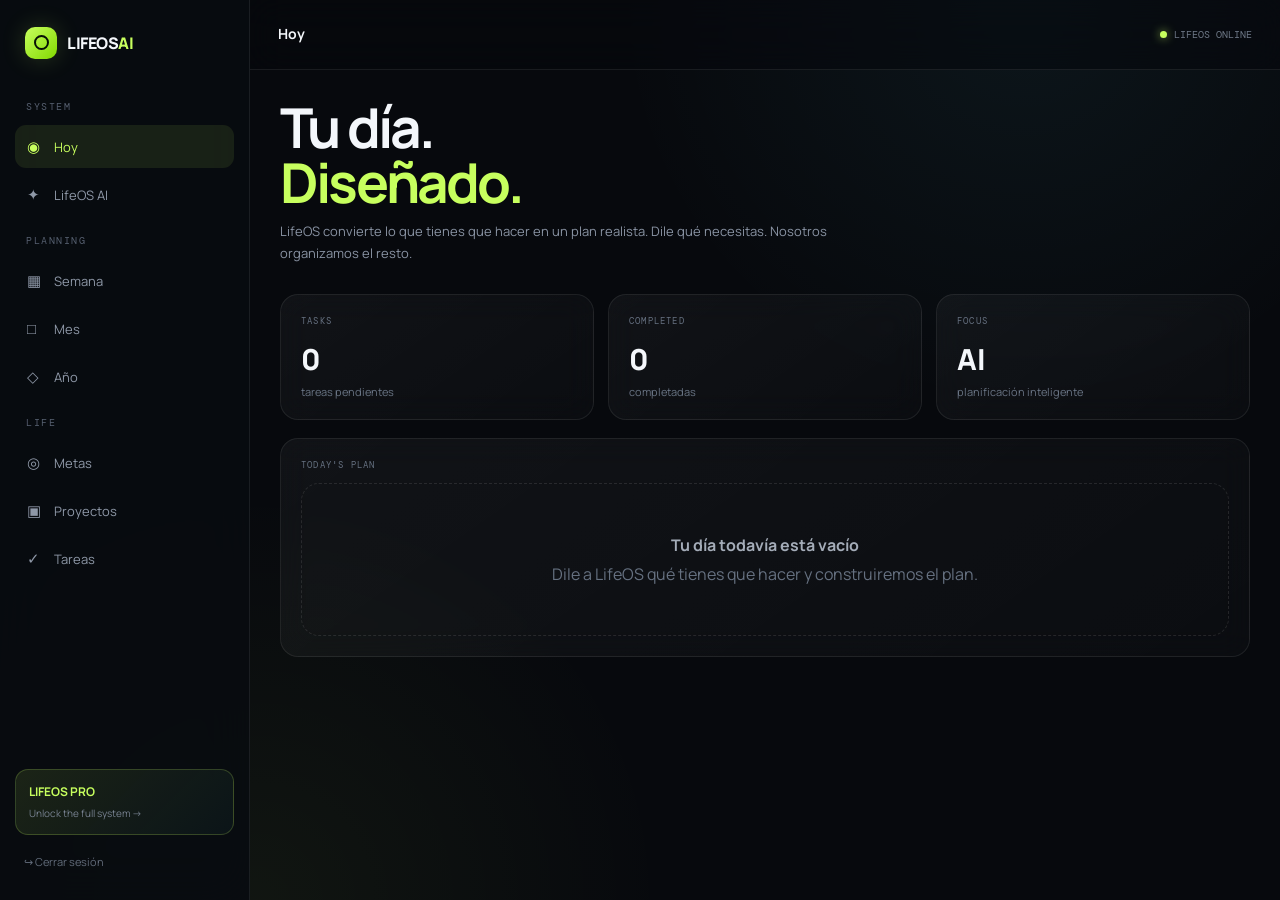
==== commit 47bba2a3: "Update app.html" ====
--- a/public/app.html
+++ b/public/app.html
@@ -1921,12 +1921,18 @@
         );
 
 
-    }catch(error){
-
-        console.error(
-            "Session check:",
-            error
-        );
+    catch (error) {
+    console.error(error);
+
+    if (thinkingMessage) {
+        thinkingMessage.remove();
+    }
+
+    addMessage(
+        "ERROR REAL: " + error.message,
+        "ai"
+    );
+
 
     }
 
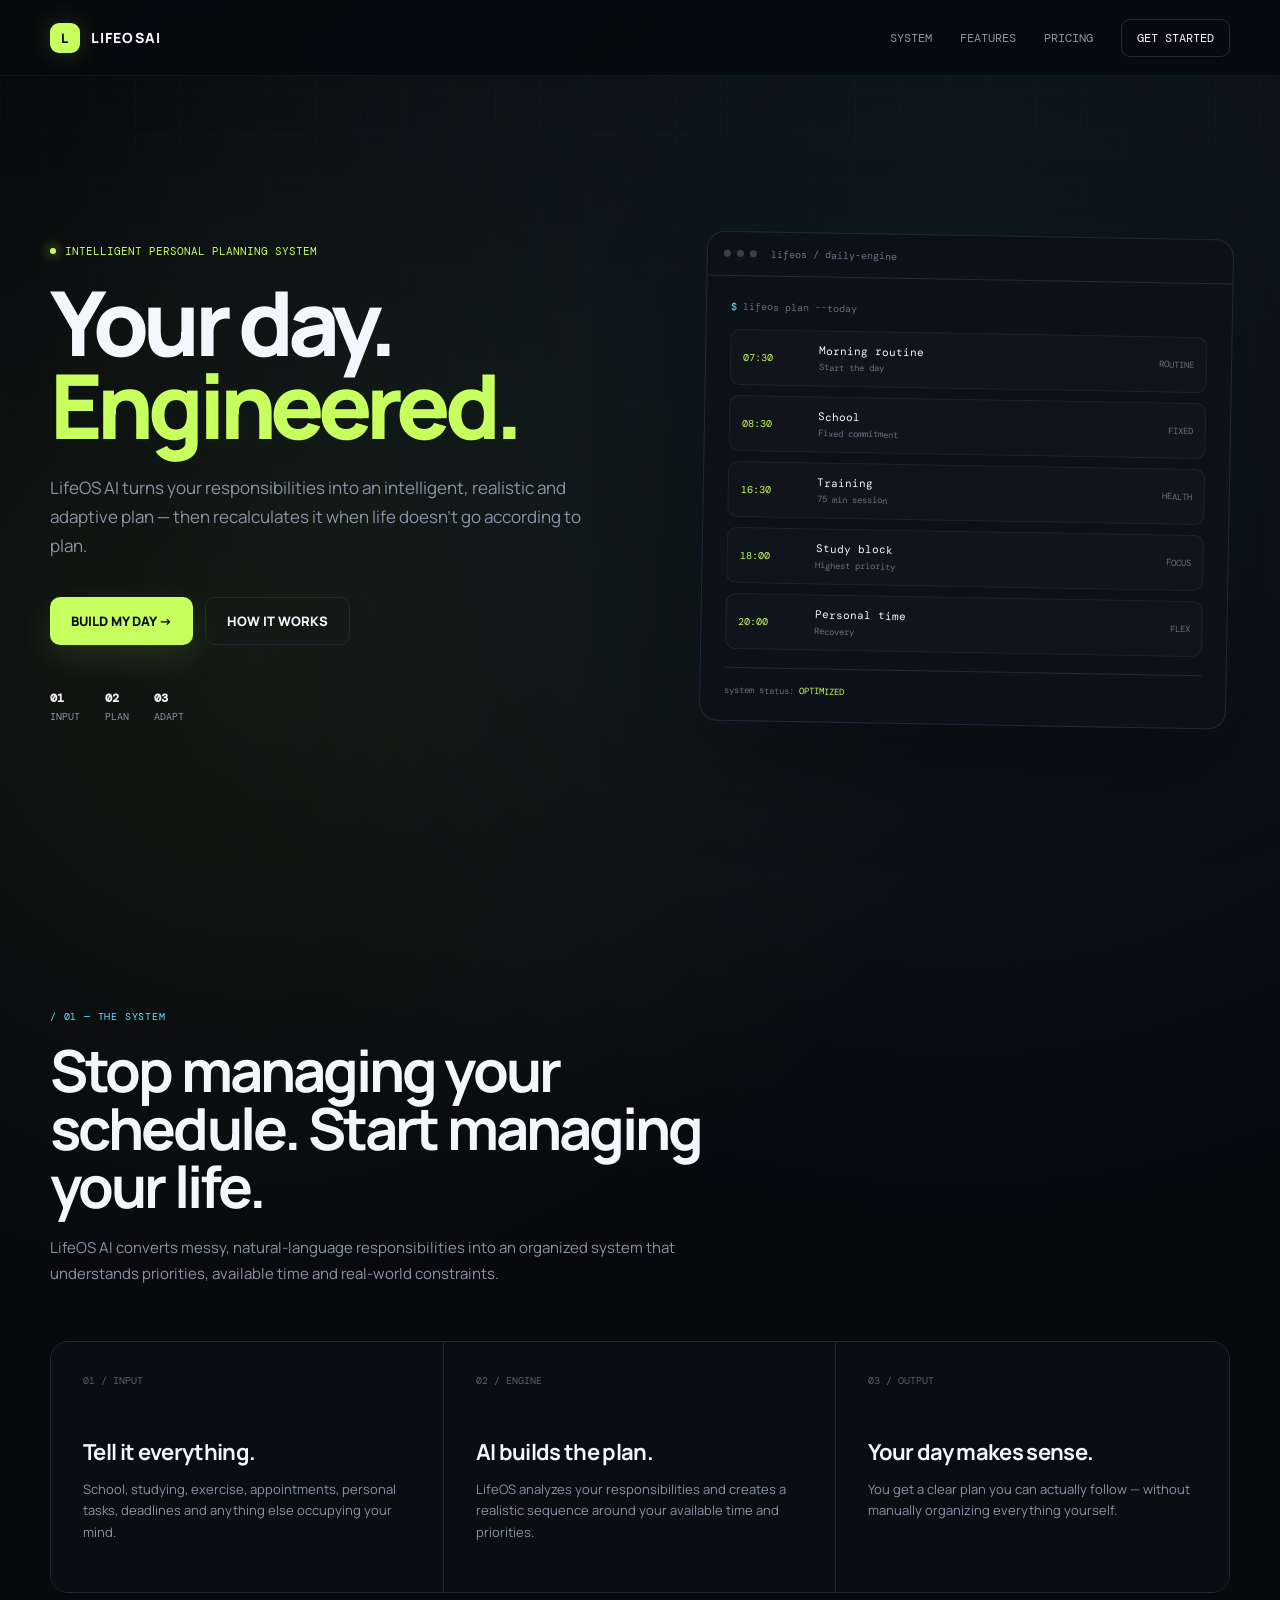
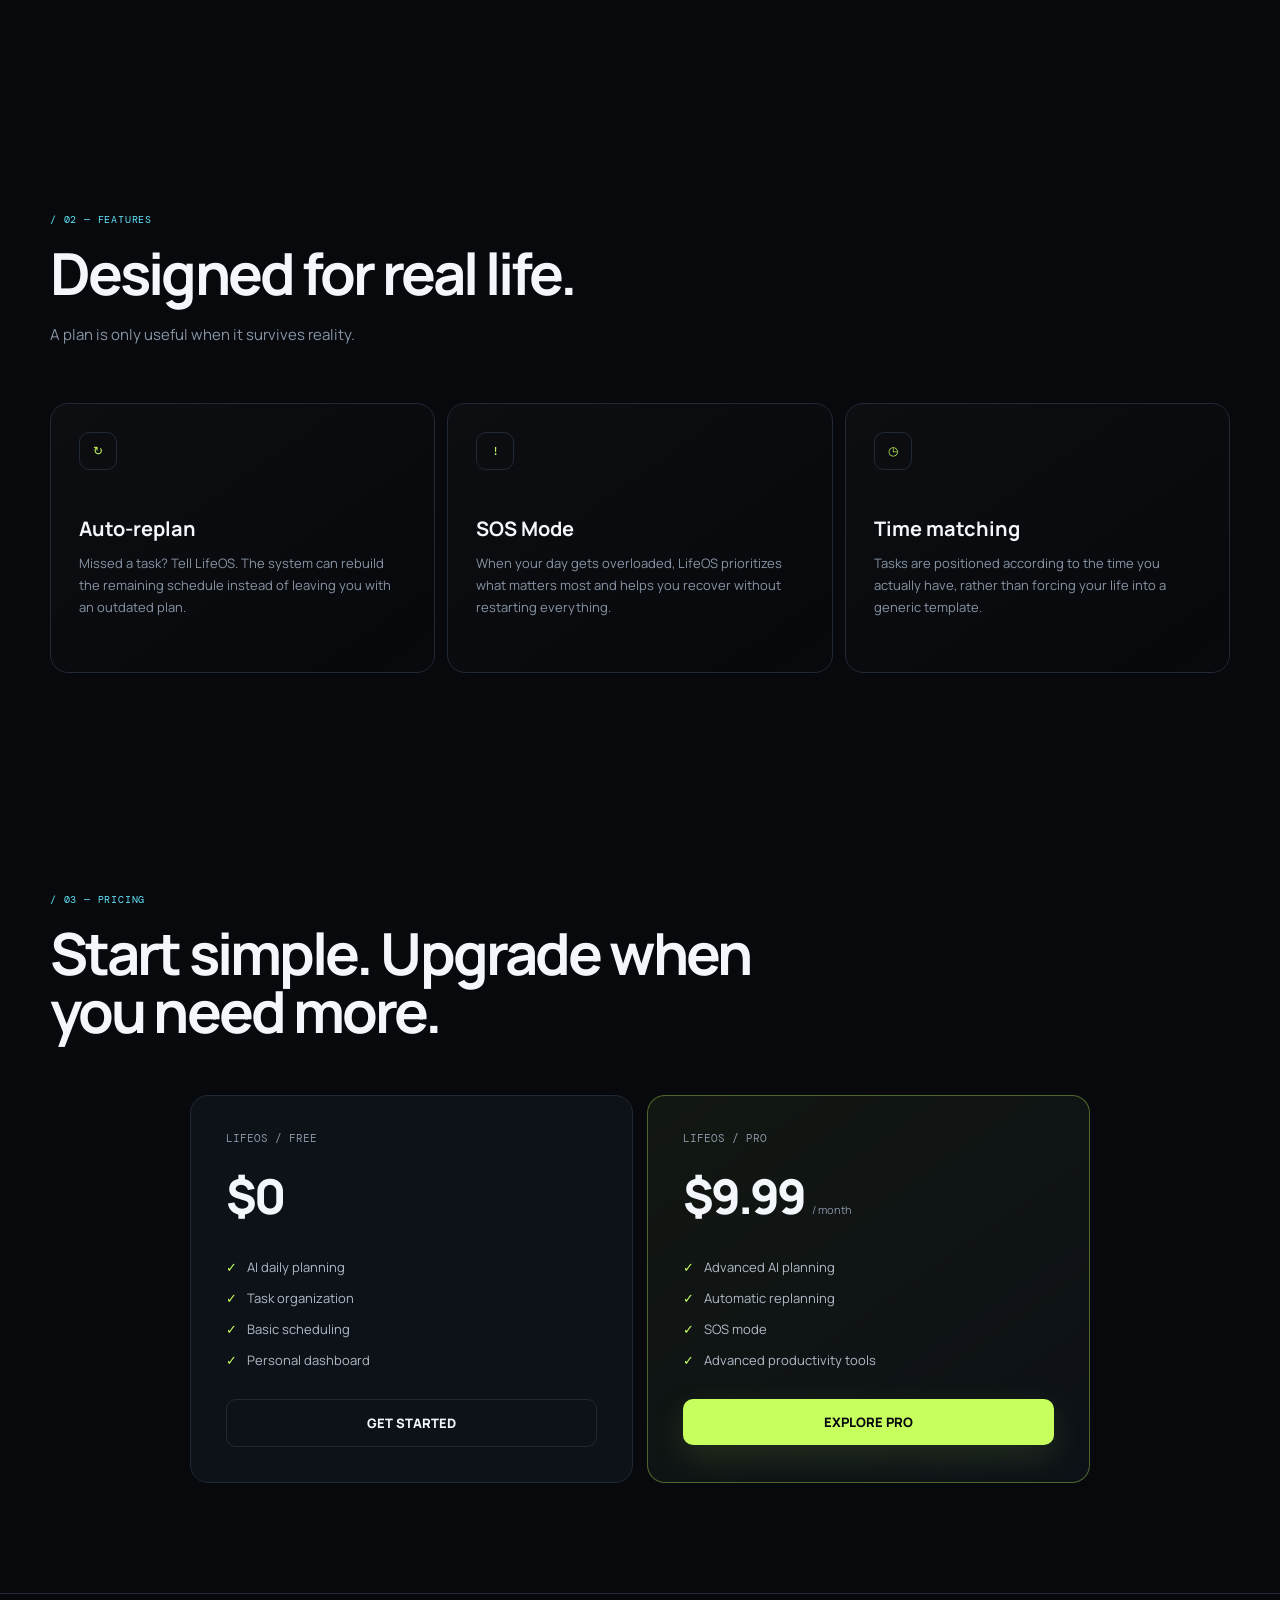
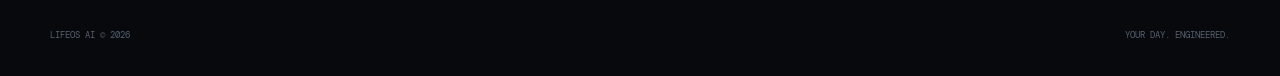
==== commit cd86f628: "Update app.html" ====
--- a/public/app.html
+++ b/public/app.html
@@ -1,1967 +1,1457 @@
 <!DOCTYPE html>
 <html lang="es">
 <head>
-
-<meta charset="UTF-8">
-<meta name="viewport"
-      content="width=device-width, initial-scale=1.0">
-
-<title>LifeOS AI</title>
-
-<style>
-
-@import url('https://fonts.googleapis.com/css2?family=DM+Mono:wght@400;500&family=Manrope:wght@400;500;600;700;800&display=swap');
-
-*{
-    box-sizing:border-box;
-    margin:0;
-    padding:0;
-}
-
-:root{
-    --bg:#07090d;
-    --panel:#0d1118;
-    --panel2:#111722;
-    --border:rgba(255,255,255,.08);
-    --text:#f4f7fb;
-    --muted:#8993a3;
-    --lime:#c7ff5e;
-    --cyan:#64e6ff;
-    --danger:#ff6b7a;
-}
-
-body{
-    background:
-        radial-gradient(circle at 80% 0%,rgba(100,230,255,.06),transparent 30%),
-        radial-gradient(circle at 20% 100%,rgba(199,255,94,.05),transparent 30%),
-        var(--bg);
-    color:var(--text);
-    font-family:Manrope,Arial,sans-serif;
-    min-height:100vh;
-    overflow:hidden;
-}
-
-/* =========================
-   APP
-========================= */
-
-.app{
-    display:flex;
-    height:100vh;
-}
-
-/* =========================
-   SIDEBAR
-========================= */
-
-.sidebar{
-    width:250px;
-    height:100vh;
-    background:rgba(9,12,17,.88);
-    backdrop-filter:blur(24px);
-    border-right:1px solid var(--border);
-    padding:22px 15px;
-    display:flex;
-    flex-direction:column;
-    z-index:20;
-}
-
-.logo{
-    display:flex;
-    align-items:center;
-    gap:10px;
-    padding:5px 10px 28px;
-}
-
-.logo-mark{
-    width:32px;
-    height:32px;
-    border-radius:10px;
-    background:linear-gradient(135deg,var(--lime),#82d900);
-    box-shadow:0 0 25px rgba(199,255,94,.18);
-    position:relative;
-}
-
-.logo-mark:after{
-    content:"";
-    position:absolute;
-    width:11px;
-    height:11px;
-    border:2px solid #071006;
-    border-radius:50%;
-    left:9px;
-    top:8px;
-}
-
-.logo-text{
-    font-weight:800;
-    letter-spacing:-.5px;
-}
-
-.logo-text span{
-    color:var(--lime);
-}
-
-.nav{
-    display:flex;
-    flex-direction:column;
-    gap:5px;
-}
-
-.nav-label{
-    font-family:"DM Mono",monospace;
-    font-size:10px;
-    color:#566070;
-    letter-spacing:1.5px;
-    padding:13px 11px 7px;
-}
-
-.nav button{
-    border:0;
-    background:transparent;
-    color:#8e98a7;
-    width:100%;
-    text-align:left;
-    padding:11px 12px;
-    border-radius:11px;
-    cursor:pointer;
-    font-family:inherit;
-    font-size:13px;
-    transition:.2s;
-}
-
-.nav button:hover{
-    background:rgba(255,255,255,.045);
-    color:white;
-}
-
-.nav button.active{
-    background:rgba(199,255,94,.09);
-    color:var(--lime);
-}
-
-.nav-icon{
-    display:inline-block;
-    width:24px;
-    font-size:15px;
-}
-
-.sidebar-bottom{
-    margin-top:auto;
-}
-
-.pro-button{
-    width:100%;
-    border:1px solid rgba(199,255,94,.2);
-    background:linear-gradient(
-        135deg,
-        rgba(199,255,94,.1),
-        rgba(100,230,255,.04)
-    );
-    color:white;
-    border-radius:13px;
-    padding:13px;
-    cursor:pointer;
-    text-align:left;
-    font-family:inherit;
-}
-
-.pro-button strong{
-    display:block;
-    color:var(--lime);
-    font-size:12px;
-    margin-bottom:3px;
-}
-
-.pro-button span{
-    color:#788291;
-    font-size:10px;
-}
-
-/* =========================
-   MAIN
-========================= */
-
-.main{
-    flex:1;
-    min-width:0;
-    display:flex;
-    flex-direction:column;
-}
-
-.topbar{
-    height:70px;
-    min-height:70px;
-    border-bottom:1px solid var(--border);
-    display:flex;
-    align-items:center;
-    justify-content:space-between;
-    padding:0 28px;
-    background:rgba(7,9,13,.55);
-    backdrop-filter:blur(18px);
-}
-
-.page-title{
-    font-size:14px;
-    font-weight:700;
-}
-
-.page-date{
-    font-family:"DM Mono",monospace;
-    font-size:10px;
-    color:#687383;
-    margin-top:3px;
-}
-
-.status{
-    display:flex;
-    align-items:center;
-    gap:7px;
-    font-family:"DM Mono",monospace;
-    font-size:10px;
-    color:#6f7988;
-}
-
-.status-dot{
-    width:7px;
-    height:7px;
-    border-radius:50%;
-    background:var(--lime);
-    box-shadow:0 0 10px rgba(199,255,94,.7);
-}
-
-/* =========================
-   CONTENT
-========================= */
-
-.content{
-    flex:1;
-    overflow:auto;
-    padding:30px;
-}
-
-.screen{
-    display:none;
-    max-width:1100px;
-    margin:auto;
-}
-
-.screen.active{
-    display:block;
-}
-
-/* =========================
-   DASHBOARD
-========================= */
-
-.hero-title{
-    font-size:clamp(30px,5vw,55px);
-    line-height:1;
-    letter-spacing:-2.8px;
-    margin-bottom:10px;
-}
-
-.hero-title span{
-    color:var(--lime);
-}
-
-.hero-sub{
-    color:var(--muted);
-    font-size:13px;
-    max-width:600px;
-    line-height:1.7;
-    margin-bottom:30px;
-}
-
-.cards{
-    display:grid;
-    grid-template-columns:repeat(3,1fr);
-    gap:14px;
-    margin-bottom:18px;
-}
-
-.card{
-    background:linear-gradient(
-        145deg,
-        rgba(255,255,255,.045),
-        rgba(255,255,255,.018)
-    );
-    border:1px solid var(--border);
-    border-radius:18px;
-    padding:20px;
-    backdrop-filter:blur(15px);
-}
-
-.card-label{
-    font-family:"DM Mono",monospace;
-    color:#667181;
-    font-size:9px;
-    letter-spacing:1.2px;
-    text-transform:uppercase;
-    margin-bottom:12px;
-}
-
-.card-number{
-    font-size:29px;
-    font-weight:800;
-}
-
-.card-small{
-    color:#697484;
-    font-size:11px;
-    margin-top:5px;
-}
-
-/* =========================
-   CHAT
-========================= */
-
-.chat-layout{
-    height:calc(100vh - 130px);
-    display:flex;
-    flex-direction:column;
-    max-width:900px;
-    margin:auto;
-}
-
-.chat-header{
-    padding:5px 0 20px;
-}
-
-.chat-header h1{
-    font-size:28px;
-    letter-spacing:-1.2px;
-}
-
-.chat-header p{
-    color:#707b8a;
-    font-size:12px;
-    margin-top:5px;
-}
-
-.chat{
-    flex:1;
-    overflow-y:auto;
-    padding:10px 5px 20px;
-}
-
-.message{
-    display:flex;
-    margin:12px 0;
-}
-
-.message.user{
-    justify-content:flex-end;
-}
-
-.message.ai{
-    justify-content:flex-start;
-}
-
-.bubble{
-    max-width:min(720px,85%);
-    padding:13px 16px;
-    border-radius:16px;
-    font-size:13px;
-    line-height:1.65;
-    white-space:pre-wrap;
-}
-
-.user .bubble{
-    background:var(--lime);
-    color:#101408;
-    border-bottom-right-radius:5px;
-}
-
-.ai .bubble{
-    background:rgba(255,255,255,.045);
-    border:1px solid var(--border);
-    color:#dce1e8;
-    border-bottom-left-radius:5px;
-}
-
-.chat-input{
-    display:flex;
-    gap:10px;
-    padding-top:10px;
-}
-
-.chat-input input{
-    flex:1;
-    background:rgba(255,255,255,.045);
-    border:1px solid var(--border);
-    outline:none;
-    border-radius:15px;
-    padding:15px;
-    color:white;
-    font-family:inherit;
-    font-size:13px;
-}
-
-.chat-input input:focus{
-    border-color:rgba(199,255,94,.35);
-}
-
-.send{
-    width:52px;
-    border:0;
-    border-radius:15px;
-    background:var(--lime);
-    color:#0b1007;
-    cursor:pointer;
-    font-size:18px;
-    font-weight:bold;
-}
-
-.send:disabled{
-    opacity:.5;
-    cursor:not-allowed;
-}
-
-/* =========================
-   LIST SCREENS
-========================= */
-
-.section-head{
-    display:flex;
-    justify-content:space-between;
-    align-items:flex-end;
-    margin-bottom:25px;
-}
-
-.section-head h1{
-    font-size:32px;
-    letter-spacing:-1.5px;
-}
-
-.section-head p{
-    color:#6d7786;
-    font-size:12px;
-    margin-top:5px;
-}
-
-.add-button{
-    border:1px solid rgba(199,255,94,.25);
-    background:rgba(199,255,94,.08);
-    color:var(--lime);
-    border-radius:10px;
-    padding:10px 14px;
-    cursor:pointer;
-    font-family:inherit;
-    font-size:11px;
-}
-
-.empty{
-    border:1px dashed rgba(255,255,255,.1);
-    border-radius:18px;
-    padding:50px 20px;
-    text-align:center;
-    color:#667181;
-}
-
-.empty strong{
-    display:block;
-    color:#a4acb8;
-    margin-bottom:7px;
-}
-
-.list{
-    display:flex;
-    flex-direction:column;
-    gap:9px;
-}
-
-.list-item{
-    background:rgba(255,255,255,.035);
-    border:1px solid var(--border);
-    padding:16px;
-    border-radius:14px;
-    display:flex;
-    align-items:center;
-    gap:12px;
-}
-
-.check{
-    width:20px;
-    height:20px;
-    border-radius:6px;
-    border:1px solid #3d4652;
-    cursor:pointer;
-    background:transparent;
-}
-
-.check.done{
-    background:var(--lime);
-    border-color:var(--lime);
-}
-
-.item-main{
-    flex:1;
-}
-
-.item-title{
-    font-size:13px;
-    font-weight:600;
-}
-
-.item-meta{
-    color:#687382;
-    font-size:10px;
-    margin-top:4px;
-}
-
-/* =========================
-   CALENDAR-LIKE
-========================= */
-
-.timeline{
-    display:flex;
-    flex-direction:column;
-    gap:10px;
-}
-
-.timeline-row{
-    display:grid;
-    grid-template-columns:75px 1fr;
-    gap:14px;
-}
-
-.time{
-    font-family:"DM Mono",monospace;
-    color:#596474;
-    font-size:10px;
-    padding-top:14px;
-}
-
-.event{
-    background:rgba(255,255,255,.035);
-    border:1px solid var(--border);
-    border-radius:14px;
-    padding:14px;
-}
-
-.event strong{
-    font-size:12px;
-}
-
-.event span{
-    display:block;
-    color:#697483;
-    font-size:10px;
-    margin-top:4px;
-}
-
-/* =========================
-   PRO MODAL
-========================= */
-
-.modal{
-    position:fixed;
-    inset:0;
-    background:rgba(0,0,0,.72);
-    backdrop-filter:blur(15px);
-    display:none;
-    align-items:center;
-    justify-content:center;
-    z-index:100;
-    padding:20px;
-}
-
-.modal.show{
-    display:flex;
-}
-
-.modal-box{
-    width:min(470px,100%);
-    background:#0d1219;
-    border:1px solid rgba(199,255,94,.18);
-    border-radius:22px;
-    padding:30px;
-    box-shadow:0 25px 80px rgba(0,0,0,.5);
-}
-
-.modal-box h2{
-    font-size:28px;
-    margin-bottom:7px;
-}
-
-.modal-box p{
-    color:#788392;
-    font-size:12px;
-    line-height:1.6;
-    margin-bottom:22px;
-}
-
-.close-modal{
-    float:right;
-    background:none;
-    border:0;
-    color:#7b8593;
-    font-size:20px;
-    cursor:pointer;
-}
-
-.pro-list{
-    display:flex;
-    flex-direction:column;
-    gap:9px;
-    margin-bottom:22px;
-}
-
-.pro-list div{
-    font-size:12px;
-    color:#b8c0ca;
-}
-
-.pro-list div::before{
-    content:"✓";
-    color:var(--lime);
-    margin-right:9px;
-}
-
-.upgrade{
-    width:100%;
-    padding:13px;
-    border:0;
-    border-radius:12px;
-    background:var(--lime);
-    color:#101508;
-    font-weight:800;
-    cursor:pointer;
-}
-
-/* =========================
-   MOBILE
-========================= */
-
-.mobile-menu{
-    display:none;
-    border:0;
-    background:none;
-    color:white;
-    font-size:22px;
-    cursor:pointer;
-}
-
-@media(max-width:800px){
-
-    .sidebar{
-        position:fixed;
-        left:-270px;
-        top:0;
-        transition:.25s;
-        box-shadow:20px 0 60px rgba(0,0,0,.5);
-    }
-
-    .sidebar.open{
-        left:0;
-    }
-
-    .mobile-menu{
-        display:block;
-        margin-right:12px;
-    }
-
-    .topbar{
-        padding:0 16px;
-    }
-
-    .content{
-        padding:20px 15px;
-    }
-
-    .cards{
-        grid-template-columns:1fr;
-    }
-
-    .hero-title{
-        font-size:38px;
-    }
-
-    .chat-layout{
-        height:calc(100vh - 110px);
-    }
-
-    .chat-header h1{
-        font-size:23px;
-    }
-
-    .bubble{
-        max-width:90%;
-    }
-
-}
-
-/* =========================
-   SCROLLBAR
-========================= */
-
-::-webkit-scrollbar{
-    width:6px;
-}
-
-::-webkit-scrollbar-track{
-    background:transparent;
-}
-
-::-webkit-scrollbar-thumb{
-    background:#242b35;
-    border-radius:20px;
-}
-
-</style>
-
+    <meta charset="UTF-8">
+    <meta name="viewport" content="width=device-width, initial-scale=1.0">
+    <title>LifeOS AI</title>
+    <style>
+        @import url('https://fonts.googleapis.com/css2?family=DM+Mono:wght@400;500&family=Manrope:wght@400;500;600;700;800&display=swap');
+
+        * {
+            box-sizing: border-box;
+            margin: 0;
+            padding: 0;
+        }
+
+        :root {
+            --bg: #07090d;
+            --panel: #0d1118;
+            --panel2: #111722;
+            --border: rgba(255, 255, 255, .08);
+            --text: #f4f7fb;
+            --muted: #8993a3;
+            --lime: #c7ff5e;
+            --cyan: #64e6ff;
+            --danger: #ff6b7a;
+        }
+
+        body {
+            background: 
+                radial-gradient(circle at 80% 0%, rgba(100, 230, 255, .04), transparent 30%),
+                radial-gradient(circle at 20% 100%, rgba(199, 255, 94, .03), transparent 30%),
+                var(--bg);
+            color: var(--text);
+            font-family: Manrope, Arial, sans-serif;
+            min-height: 100vh;
+            overflow: hidden;
+        }
+
+        /* =========================
+           APP SHELL
+        ========================= */
+        .app {
+            display: flex;
+            height: 100vh;
+            width: 100vw;
+            position: relative;
+        }
+
+        /* =========================
+           SIDEBAR
+        ========================= */
+        .sidebar {
+            width: 260px;
+            height: 100vh;
+            background: rgba(9, 12, 17, 0.92);
+            backdrop-filter: blur(24px);
+            border-right: 1px solid var(--border);
+            padding: 24px 16px;
+            display: flex;
+            flex-direction: column;
+            z-index: 40;
+            transition: transform 0.25s cubic-bezier(0.16, 1, 0.3, 1);
+        }
+
+        .logo {
+            display: flex;
+            align-items: center;
+            gap: 12px;
+            padding: 4px 8px 32px;
+        }
+
+        .logo-mark {
+            width: 30px;
+            height: 30px;
+            border-radius: 9px;
+            background: linear-gradient(135deg, var(--lime), #82d900);
+            box-shadow: 0 0 20px rgba(199, 255, 94, 0.15);
+            position: relative;
+        }
+
+        .logo-mark:after {
+            content: "";
+            position: absolute;
+            width: 10px;
+            height: 10px;
+            border: 2px solid #071006;
+            border-radius: 50%;
+            left: 8px;
+            top: 8px;
+        }
+
+        .logo-text {
+            font-weight: 800;
+            letter-spacing: -0.5px;
+            font-size: 15px;
+        }
+
+        .logo-text span {
+            color: var(--lime);
+        }
+
+        .nav {
+            display: flex;
+            flex-direction: column;
+            gap: 4px;
+            flex: 1;
+            overflow-y: auto;
+            scrollbar-width: none;
+        }
+
+        .nav::-webkit-scrollbar {
+            display: none;
+        }
+
+        .nav-label {
+            font-family: "DM Mono", monospace;
+            font-size: 10px;
+            color: #566070;
+            letter-spacing: 1.5px;
+            padding: 16px 10px 6px;
+            text-transform: uppercase;
+        }
+
+        .nav button {
+            border: 0;
+            background: transparent;
+            color: #8e98a7;
+            width: 100%;
+            text-align: left;
+            padding: 10px 12px;
+            border-radius: 10px;
+            cursor: pointer;
+            font-family: inherit;
+            font-size: 13px;
+            font-weight: 500;
+            display: flex;
+            align-items: center;
+            gap: 12px;
+            transition: all 0.2s ease;
+        }
+
+        .nav button:hover {
+            background: rgba(255, 255, 255, 0.04);
+            color: #f4f7fb;
+        }
+
+        .nav button.active {
+            background: rgba(199, 255, 94, 0.08);
+            color: var(--lime);
+            font-weight: 600;
+        }
+
+        .nav-icon {
+            width: 16px;
+            height: 16px;
+            display: flex;
+            align-items: center;
+            justify-content: center;
+            color: inherit;
+            opacity: 0.8;
+        }
+
+        .nav button.active .nav-icon {
+            opacity: 1;
+        }
+
+        .sidebar-bottom {
+            margin-top: auto;
+            padding-top: 16px;
+            border-top: 1px solid var(--border);
+            display: flex;
+            flex-direction: column;
+            gap: 8px;
+        }
+
+        .pro-button {
+            width: 100%;
+            border: 1px solid rgba(199, 255, 94, 0.2);
+            background: linear-gradient(135deg, rgba(199, 255, 94, 0.08), rgba(100, 230, 255, 0.03));
+            color: white;
+            border-radius: 12px;
+            padding: 12px;
+            cursor: pointer;
+            text-align: left;
+            font-family: inherit;
+            transition: all 0.2s;
+        }
+
+        .pro-button:hover {
+            border-color: rgba(199, 255, 94, 0.4);
+            background: linear-gradient(135deg, rgba(199, 255, 94, 0.12), rgba(100, 230, 255, 0.06));
+        }
+
+        .pro-button strong {
+            display: block;
+            color: var(--lime);
+            font-size: 11px;
+            margin-bottom: 2px;
+            letter-spacing: 0.5px;
+        }
+
+        .pro-button span {
+            color: #788291;
+            font-size: 10px;
+        }
+
+        .logout-btn {
+            width: 100%;
+            background: none;
+            border: 0;
+            color: #626c7a;
+            padding: 8px 10px;
+            text-align: left;
+            cursor: pointer;
+            font-family: inherit;
+            font-size: 11px;
+            border-radius: 8px;
+            transition: color 0.2s, background 0.2s;
+        }
+
+        .logout-btn:hover {
+            color: var(--danger);
+            background: rgba(255, 107, 122, 0.05);
+        }
+
+        /* =========================
+           MAIN LAYOUT
+        ========================= */
+        .main {
+            flex: 1;
+            min-width: 0;
+            display: flex;
+            flex-direction: column;
+            height: 100vh;
+            background: var(--bg);
+        }
+
+        .topbar {
+            height: 64px;
+            min-height: 64px;
+            border-bottom: 1px solid var(--border);
+            display: flex;
+            align-items: center;
+            justify-content: space-between;
+            padding: 0 28px;
+            background: rgba(7, 9, 13, 0.6);
+            backdrop-filter: blur(16px);
+            z-index: 10;
+        }
+
+        .topbar-left {
+            display: flex;
+            align-items: center;
+            gap: 14px;
+        }
+
+        .mobile-menu {
+            display: none;
+            border: 0;
+            background: none;
+            color: var(--text);
+            font-size: 20px;
+            cursor: pointer;
+            padding: 4px;
+            border-radius: 6px;
+        }
+
+        .page-title {
+            font-size: 13px;
+            font-weight: 700;
+            letter-spacing: -0.2px;
+        }
+
+        .page-date {
+            font-family: "DM Mono", monospace;
+            font-size: 10px;
+            color: #687383;
+            margin-top: 2px;
+        }
+
+        .status {
+            display: flex;
+            align-items: center;
+            gap: 8px;
+            font-family: "DM Mono", monospace;
+            font-size: 10px;
+            color: #6f7988;
+            letter-spacing: 0.5px;
+        }
+
+        .status-dot {
+            width: 6px;
+            height: 6px;
+            border-radius: 50%;
+            background: var(--lime);
+            box-shadow: 0 0 8px rgba(199, 255, 94, 0.6);
+        }
+
+        .content {
+            flex: 1;
+            overflow: hidden;
+            position: relative;
+            display: flex;
+            flex-direction: column;
+        }
+
+        .screen {
+            display: none;
+            position: absolute;
+            inset: 0;
+            overflow-y: auto;
+            padding: 32px;
+            max-width: 1000px;
+            margin: 0 auto;
+            width: 100%;
+        }
+
+        .screen.active {
+            display: flex;
+            flex-direction: column;
+        }
+
+        /* Specific screen override for chat layout fill */
+        #screen-chat {
+            padding: 0;
+            overflow: hidden;
+        }
+
+        /* =========================
+           CHAT SCREEN (PRIMARY)
+        ========================= */
+        .chat-layout {
+            display: flex;
+            flex-direction: column;
+            height: 100%;
+            max-width: 800px;
+            margin: 0 auto;
+            width: 100%;
+            padding: 20px 20px 24px;
+        }
+
+        .chat-header-compact {
+            padding: 10px 0 16px;
+            border-bottom: 1px solid var(--border);
+            margin-bottom: 12px;
+            display: flex;
+            justify-content: space-between;
+            align-items: center;
+        }
+
+        .chat-header-compact h1 {
+            font-size: 18px;
+            font-weight: 700;
+            letter-spacing: -0.5px;
+        }
+
+        .chat-header-compact span {
+            color: var(--lime);
+        }
+
+        .chat-header-compact p {
+            color: var(--muted);
+            font-size: 11px;
+            margin-top: 2px;
+        }
+
+        .chat-messages {
+            flex: 1;
+            overflow-y: auto;
+            padding: 10px 0 20px;
+            display: flex;
+            flex-direction: column;
+            gap: 16px;
+            scroll-behavior: smooth;
+        }
+
+        .welcome-container {
+            margin: auto 0;
+            text-align: center;
+            padding: 40px 20px;
+        }
+
+        .welcome-title {
+            font-size: clamp(24px, 4vw, 36px);
+            font-weight: 800;
+            letter-spacing: -1px;
+            margin-bottom: 8px;
+        }
+
+        .welcome-title span {
+            color: var(--lime);
+        }
+
+        .welcome-sub {
+            color: var(--muted);
+            font-size: 13px;
+            max-width: 440px;
+            margin: 0 auto 28px;
+            line-height: 1.6;
+        }
+
+        .suggestions-grid {
+            display: flex;
+            flex-wrap: wrap;
+            gap: 8px;
+            justify-content: center;
+            max-width: 540px;
+            margin: 0 auto;
+        }
+
+        .suggestion-chip {
+            background: rgba(255, 255, 255, 0.03);
+            border: 1px solid var(--border);
+            padding: 8px 14px;
+            border-radius: 20px;
+            color: #b0b8c4;
+            font-size: 12px;
+            cursor: pointer;
+            transition: all 0.2s;
+            font-family: inherit;
+        }
+
+        .suggestion-chip:hover {
+            background: rgba(199, 255, 94, 0.06);
+            border-color: rgba(199, 255, 94, 0.25);
+            color: var(--text);
+        }
+
+        .message {
+            display: flex;
+            animation: fadeIn 0.25s ease;
+        }
+
+        @keyframes fadeIn {
+            from { opacity: 0; transform: translateY(6px); }
+            to { opacity: 1; transform: translateY(0); }
+        }
+
+        .message.user {
+            justify-content: flex-end;
+        }
+
+        .message.ai {
+            justify-content: flex-start;
+        }
+
+        .bubble {
+            max-width: min(680px, 85%);
+            padding: 12px 16px;
+            border-radius: 14px;
+            font-size: 13px;
+            line-height: 1.6;
+            white-space: pre-wrap;
+            word-break: break-word;
+        }
+
+        .user .bubble {
+            background: var(--lime);
+            color: #0b1007;
+            border-bottom-right-radius: 4px;
+            font-weight: 500;
+        }
+
+        .ai .bubble {
+            background: rgba(255, 255, 255, 0.04);
+            border: 1px solid var(--border);
+            color: #e2e8f0;
+            border-bottom-left-radius: 4px;
+        }
+
+        /* Thinking indicator */
+        .thinking-bubble {
+            display: flex;
+            align-items: center;
+            gap: 6px;
+            padding: 14px 18px;
+        }
+
+        .thinking-dot {
+            width: 6px;
+            height: 6px;
+            background: var(--muted);
+            border-radius: 50%;
+            animation: bounce 1.4s infinite ease-in-out both;
+        }
+
+        .thinking-dot:nth-child(1) { animation-delay: -0.32s; }
+        .thinking-dot:nth-child(2) { animation-delay: -0.16s; }
+
+        @keyframes bounce {
+            0%, 80%, 100% { transform: scale(0); }
+            40% { transform: scale(1.0); }
+        }
+
+        .chat-input-wrapper {
+            padding-top: 10px;
+        }
+
+        .chat-input-box {
+            display: flex;
+            align-items: flex-end;
+            background: rgba(255, 255, 255, 0.03);
+            border: 1px solid var(--border);
+            border-radius: 16px;
+            padding: 8px 8px 8px 16px;
+            transition: border-color 0.2s, background 0.2s;
+            gap: 8px;
+        }
+
+        .chat-input-box:focus-within {
+            border-color: rgba(199, 255, 94, 0.35);
+            background: rgba(255, 255, 255, 0.05);
+        }
+
+        .chat-input-box textarea {
+            flex: 1;
+            background: transparent;
+            border: 0;
+            outline: none;
+            color: white;
+            font-family: inherit;
+            font-size: 13px;
+            resize: none;
+            max-height: 120px;
+            min-height: 22px;
+            line-height: 1.5;
+            padding: 2px 0;
+        }
+
+        .chat-input-box textarea::placeholder {
+            color: #626d7d;
+        }
+
+        .send-btn {
+            width: 36px;
+            height: 36px;
+            border: 0;
+            border-radius: 10px;
+            background: var(--lime);
+            color: #0b1007;
+            cursor: pointer;
+            display: flex;
+            align-items: center;
+            justify-content: center;
+            font-weight: bold;
+            transition: opacity 0.2s, transform 0.1s;
+            flex-shrink: 0;
+        }
+
+        .send-btn:hover {
+            opacity: 0.9;
+        }
+
+        .send-btn:active {
+            transform: scale(0.95);
+        }
+
+        .send-btn:disabled {
+            opacity: 0.4;
+            cursor: not-allowed;
+            transform: none;
+        }
+
+        /* =========================
+           STANDARD SCREENS (Hoy, etc.)
+        ========================= */
+        .hero-title {
+            font-size: clamp(28px, 4vw, 42px);
+            line-height: 1.1;
+            letter-spacing: -1.5px;
+            margin-bottom: 8px;
+        }
+
+        .hero-title span {
+            color: var(--lime);
+        }
+
+        .hero-sub {
+            color: var(--muted);
+            font-size: 13px;
+            max-width: 560px;
+            line-height: 1.6;
+            margin-bottom: 24px;
+        }
+
+        .cards-grid {
+            display: grid;
+            grid-template-columns: repeat(3, 1fr);
+            gap: 12px;
+            margin-bottom: 20px;
+        }
+
+        .card {
+            background: linear-gradient(145deg, rgba(255, 255, 255, 0.035), rgba(255, 255, 255, 0.012));
+            border: 1px solid var(--border);
+            border-radius: 16px;
+            padding: 18px;
+            backdrop-filter: blur(10px);
+        }
+
+        .card-label {
+            font-family: "DM Mono", monospace;
+            color: #667181;
+            font-size: 9px;
+            letter-spacing: 1.2px;
+            text-transform: uppercase;
+            margin-bottom: 10px;
+        }
+
+        .card-number {
+            font-size: 26px;
+            font-weight: 800;
+            letter-spacing: -0.5px;
+        }
+
+        .card-small {
+            color: #697484;
+            font-size: 11px;
+            margin-top: 4px;
+        }
+
+        .section-head {
+            display: flex;
+            justify-content: space-between;
+            align-items: flex-end;
+            margin-bottom: 24px;
+        }
+
+        .section-head h1 {
+            font-size: 28px;
+            letter-spacing: -1px;
+        }
+
+        .section-head p {
+            color: #6d7786;
+            font-size: 12px;
+            margin-top: 4px;
+        }
+
+        .add-button {
+            border: 1px solid rgba(199, 255, 94, 0.2);
+            background: rgba(199, 255, 94, 0.06);
+            color: var(--lime);
+            border-radius: 10px;
+            padding: 8px 14px;
+            cursor: pointer;
+            font-family: inherit;
+            font-size: 11px;
+            font-weight: 600;
+            transition: background 0.2s;
+        }
+
+        .add-button:hover {
+            background: rgba(199, 255, 94, 0.12);
+        }
+
+        .empty-state {
+            border: 1px dashed rgba(255, 255, 255, 0.08);
+            border-radius: 16px;
+            padding: 40px 20px;
+            text-align: center;
+            color: #667181;
+            background: rgba(255, 255, 255, 0.01);
+        }
+
+        .empty-state strong {
+            display: block;
+            color: #a4acb8;
+            margin-bottom: 6px;
+            font-size: 13px;
+        }
+
+        .timeline {
+            display: flex;
+            flex-direction: column;
+            gap: 10px;
+        }
+
+        .timeline-row {
+            display: grid;
+            grid-template-columns: 70px 1fr;
+            gap: 12px;
+        }
+
+        .time {
+            font-family: "DM Mono", monospace;
+            color: #596474;
+            font-size: 10px;
+            padding-top: 12px;
+        }
+
+        .event-box {
+            background: rgba(255, 255, 255, 0.025);
+            border: 1px solid var(--border);
+            border-radius: 12px;
+            padding: 12px 14px;
+        }
+
+        .event-box strong {
+            font-size: 12px;
+            display: block;
+        }
+
+        .event-box span {
+            display: block;
+            color: #697483;
+            font-size: 10px;
+            margin-top: 2px;
+        }
+
+        /* Week grid preview */
+        .week-grid {
+            display: grid;
+            grid-template-columns: repeat(7, 1fr);
+            gap: 8px;
+            margin-bottom: 20px;
+        }
+
+        .week-day-card {
+            background: rgba(255, 255, 255, 0.025);
+            border: 1px solid var(--border);
+            border-radius: 12px;
+            padding: 12px 8px;
+            text-align: center;
+        }
+
+        .week-day-name {
+            font-family: "DM Mono", monospace;
+            font-size: 10px;
+            color: var(--muted);
+            margin-bottom: 6px;
+            text-transform: uppercase;
+        }
+
+        .week-day-num {
+            font-size: 16px;
+            font-weight: 700;
+        }
+
+        /* =========================
+           MODAL
+        ========================= */
+        .modal {
+            position: fixed;
+            inset: 0;
+            background: rgba(0, 0, 0, 0.7);
+            backdrop-filter: blur(12px);
+            display: none;
+            align-items: center;
+            justify-content: center;
+            z-index: 100;
+            padding: 20px;
+            opacity: 0;
+            transition: opacity 0.2s ease;
+        }
+
+        .modal.show {
+            display: flex;
+            opacity: 1;
+        }
+
+        .modal-box {
+            width: min(440px, 100%);
+            background: #0d1219;
+            border: 1px solid rgba(199, 255, 94, 0.18);
+            border-radius: 20px;
+            padding: 28px;
+            box-shadow: 0 20px 60px rgba(0, 0, 0, 0.6);
+            position: relative;
+        }
+
+        .modal-box h2 {
+            font-size: 24px;
+            margin-bottom: 6px;
+            letter-spacing: -0.5px;
+        }
+
+        .modal-box p {
+            color: #788392;
+            font-size: 12px;
+            line-height: 1.5;
+            margin-bottom: 20px;
+        }
+
+        .close-modal {
+            position: absolute;
+            top: 20px;
+            right: 20px;
+            background: none;
+            border: 0;
+            color: #7b8593;
+            font-size: 18px;
+            cursor: pointer;
+            padding: 4px;
+        }
+
+        .pro-list {
+            display: flex;
+            flex-direction: column;
+            gap: 8px;
+            margin-bottom: 20px;
+        }
+
+        .pro-item {
+            font-size: 12px;
+            color: #b8c0ca;
+            display: flex;
+            align-items: center;
+            gap: 8px;
+        }
+
+        .pro-item::before {
+            content: "✓";
+            color: var(--lime);
+            font-weight: bold;
+        }
+
+        .upgrade-btn {
+            width: 100%;
+            padding: 12px;
+            border: 0;
+            border-radius: 10px;
+            background: var(--lime);
+            color: #101508;
+            font-weight: 700;
+            cursor: pointer;
+            font-family: inherit;
+            font-size: 13px;
+            transition: opacity 0.2s;
+        }
+
+        .upgrade-btn:hover {
+            opacity: 0.9;
+        }
+
+        /* Overlay for mobile drawer */
+        .sidebar-overlay {
+            display: none;
+            position: fixed;
+            inset: 0;
+            background: rgba(0, 0, 0, 0.5);
+            z-index: 35;
+            backdrop-filter: blur(4px);
+        }
+
+        .sidebar-overlay.active {
+            display: block;
+        }
+
+        /* =========================
+           RESPONSIVE DESIGN
+        ========================= */
+        @media (max-width: 800px) {
+            .sidebar {
+                position: fixed;
+                left: -280px;
+                top: 0;
+                bottom: 0;
+            }
+
+            .sidebar.open {
+                transform: translateX(280px);
+            }
+
+            .mobile-menu {
+                display: flex;
+            }
+
+            .topbar {
+                padding: 0 16px;
+            }
+
+            .screen {
+                padding: 20px 16px;
+            }
+
+            .cards-grid {
+                grid-template-columns: 1fr;
+            }
+
+            .week-grid {
+                grid-template-columns: repeat(4, 1fr);
+            }
+        }
+
+        /* Scrollbar styling */
+        ::-webkit-scrollbar {
+            width: 5px;
+            height: 5px;
+        }
+
+        ::-webkit-scrollbar-track {
+            background: transparent;
+        }
+
+        ::-webkit-scrollbar-thumb {
+            background: #1a222d;
+            border-radius: 10px;
+        }
+
+        ::-webkit-scrollbar-thumb:hover {
+            background: #273344;
+        }
+    </style>
 </head>
-
 <body>
 
-<div class="app">
-
-<!-- =========================
-     SIDEBAR
-========================= -->
-
-<aside class="sidebar" id="sidebar">
-
-    <div class="logo">
-
-        <div class="logo-mark"></div>
-
-        <div class="logo-text">
-            LIFEOS<span>AI</span>
+    <div class="sidebar-overlay" id="sidebarOverlay" onclick="closeSidebar()"></div>
+
+    <div class="app">
+        <!-- =========================
+             SIDEBAR
+        ========================= -->
+        <aside class="sidebar" id="sidebar">
+            <div class="logo">
+                <div class="logo-mark"></div>
+                <div class="logo-text">LIFEOS<span>AI</span></div>
+            </div>
+
+            <nav class="nav">
+                <div class="nav-label">Core</div>
+                <button class="active" data-screen="chat" onclick="showScreen('chat', this)">
+                    <span class="nav-icon">
+                        <svg width="16" height="16" viewBox="0 0 24 24" fill="none" stroke="currentColor" stroke-width="2"><path d="M21 15a2 2 0 0 1-2 2H7l-4 4V5a2 2 0 0 1 2-2h14a2 2 0 0 1 2 2z"></path></svg>
+                    </span>
+                    LifeOS AI
+                </button>
+                <button data-screen="today" onclick="showScreen('today', this)">
+                    <span class="nav-icon">
+                        <svg width="16" height="16" viewBox="0 0 24 24" fill="none" stroke="currentColor" stroke-width="2"><circle cx="12" cy="12" r="10"></circle><polyline points="12 6 12 12 16 14"></polyline></svg>
+                    </span>
+                    Hoy
+                </button>
+
+                <div class="nav-label">Planning</div>
+                <button data-screen="week" onclick="showScreen('week', this)">
+                    <span class="nav-icon">
+                        <svg width="16" height="16" viewBox="0 0 24 24" fill="none" stroke="currentColor" stroke-width="2"><rect x="3" y="4" width="18" height="18" rx="2" ry="2"></rect><line x1="16" y1="2" x2="16" y2="6"></line><line x1="8" y1="2" x2="8" y2="6"></line><line x1="3" y1="10" x2="21" y2="10"></line></svg>
+                    </span>
+                    Semana
+                </button>
+                <button data-screen="month" onclick="showScreen('month', this)">
+                    <span class="nav-icon">
+                        <svg width="16" height="16" viewBox="0 0 24 24" fill="none" stroke="currentColor" stroke-width="2"><rect x="3" y="3" width="18" height="18" rx="2" ry="2"></rect><line x1="3" y1="9" x2="21" y2="9"></line><line x1="9" y1="21" x2="9" y2="9"></line></svg>
+                    </span>
+                    Mes
+                </button>
+
+                <div class="nav-label">Life</div>
+                <button data-screen="goals" onclick="showScreen('goals', this)">
+                    <span class="nav-icon">
+                        <svg width="16" height="16" viewBox="0 0 24 24" fill="none" stroke="currentColor" stroke-width="2"><circle cx="12" cy="12" r="10"></circle><circle cx="12" cy="12" r="6"></circle><circle cx="12" cy="12" r="2"></circle></svg>
+                    </span>
+                    Metas
+                </button>
+                <button data-screen="projects" onclick="showScreen('projects', this)">
+                    <span class="nav-icon">
+                        <svg width="16" height="16" viewBox="0 0 24 24" fill="none" stroke="currentColor" stroke-width="2"><path d="M22 19a2 2 0 0 1-2 2H4a2 2 0 0 1-2-2V5a2 2 0 0 1 2-2h5l2 3h9a2 2 0 0 1 2 2z"></path></svg>
+                    </span>
+                    Proyectos
+                </button>
+                <button data-screen="tasks" onclick="showScreen('tasks', this)">
+                    <span class="nav-icon">
+                        <svg width="16" height="16" viewBox="0 0 24 24" fill="none" stroke="currentColor" stroke-width="2"><polyline points="9 11 12 14 22 4"></polyline><path d="M21 12v7a2 2 0 0 1-2 2H5a2 2 0 0 1-2-2V5a2 2 0 0 1 2-2h11"></path></svg>
+                    </span>
+                    Tareas
+                </button>
+            </nav>
+
+            <div class="sidebar-bottom">
+                <button class="pro-button" onclick="openPro()">
+                    <strong>LIFEOS PRO</strong>
+                    <span>Desbloquear funciones avanzadas →</span>
+                </button>
+                <button class="logout-btn" onclick="logout()">
+                    Cerrar sesión
+                </button>
+            </div>
+        </aside>
+
+        <!-- =========================
+             MAIN CONTENT AREA
+        ========================= -->
+        <main class="main">
+            <header class="topbar">
+                <div class="topbar-left">
+                    <button class="mobile-menu" aria-label="Abrir menú" onclick="toggleSidebar()">
+                        ☰
+                    </button>
+                    <div>
+                        <div class="page-title" id="pageTitle">LifeOS AI</div>
+                        <div class="page-date" id="pageDate"></div>
+                    </div>
+                </div>
+
+                <div class="status">
+                    <div class="status-dot"></div>
+                    LIFEOS ONLINE
+                </div>
+            </header>
+
+            <div class="content">
+
+                <!-- =========================
+                     CHAT SCREEN (DEFAULT)
+                ========================= -->
+                <section id="screen-chat" class="screen active">
+                    <div class="chat-layout">
+                        <div class="chat-header-compact">
+                            <div>
+                                <h1>LifeOS <span>AI</span></h1>
+                                <p>Tu vida, organizada con inteligencia.</p>
+                            </div>
+                        </div>
+
+                        <div id="chatMessages" class="chat-messages">
+                            <div class="welcome-container" id="welcomeContainer">
+                                <h2 class="welcome-title">Tu día, <span>diseñado.</span></h2>
+                                <p class="welcome-sub">Dime qué tienes que hacer, qué objetivos persigues o cómo quieres organizar tu jornada.</p>
+                                <div class="suggestions-grid">
+                                    <button class="suggestion-chip" onclick="sendSuggestion('Organizar mi día actual')">Organizar mi día</button>
+                                    <button class="suggestion-chip" onclick="sendSuggestion('Planificar mis tareas de la semana')">Planificar mi semana</button>
+                                    <button class="suggestion-chip" onclick="sendSuggestion('Quiero crear una rutina productiva')">Crear una rutina</button>
+                                    <button class="suggestion-chip" onclick="sendSuggestion('Ayúdame a ordenar mis prioridades')">Ordenar mis tareas</button>
+                                </div>
+                            </div>
+                        </div>
+
+                        <form class="chat-input-wrapper" onsubmit="event.preventDefault(); sendMessage();">
+                            <div class="chat-input-box">
+                                <textarea id="chatInput" rows="1" placeholder="Ej. Tengo matemáticas, inglés y quiero entrenar hoy..." autocomplete="off"></textarea>
+                                <button id="sendButton" class="send-btn" type="submit" aria-label="Enviar mensaje">
+                                    ↑
+                                </button>
+                            </div>
+                        </form>
+                    </div>
+                </section>
+
+                <!-- =========================
+                     TODAY SCREEN
+                ========================= -->
+                <section id="screen-today" class="screen">
+                    <h1 class="hero-title">Tu día.<br><span>Diseñado.</span></h1>
+                    <p class="hero-sub">LifeOS convierte tus obligaciones en un plan claro y realista para hoy.</p>
+
+                    <div class="cards-grid">
+                        <div class="card">
+                            <div class="card-label">Tareas</div>
+                            <div class="card-number" id="taskCount">0</div>
+                            <div class="card-small">pendientes</div>
+                        </div>
+                        <div class="card">
+                            <div class="card-label">Completadas</div>
+                            <div class="card-number" id="completedCount">0</div>
+                            <div class="card-small">finalizadas</div>
+                        </div>
+                        <div class="card">
+                            <div class="card-label">Foco</div>
+                            <div class="card-number" style="color:var(--lime);">AI</div>
+                            <div class="card-small">activo</div>
+                        </div>
+                    </div>
+
+                    <div class="card" style="margin-top: 10px;">
+                        <div class="card-label">Plan del día</div>
+                        <div id="todayPlan" class="timeline">
+                            <div class="empty-state">
+                                <strong>Tu día todavía está vacío</strong>
+                                Usa LifeOS AI para indicarnos tus tareas y estructuraremos tu jornada.
+                            </div>
+                        </div>
+                    </div>
+                </section>
+
+                <!-- =========================
+                     WEEK SCREEN
+                ========================= -->
+                <section id="screen-week" class="screen">
+                    <div class="section-head">
+                        <div>
+                            <h1>Semana</h1>
+                            <p>Visualiza tu rendimiento y eventos semanales.</p>
+                        </div>
+                        <button class="add-button" onclick="showScreen('chat')">+ Organizar con IA</button>
+                    </div>
+
+                    <div class="week-grid" id="weekGrid">
+                        <!-- Generado dinámicamente o por defecto -->
+                        <div class="week-day-card"><div class="week-day-name">Lun</div><div class="week-day-num">-</div></div>
+                        <div class="week-day-card"><div class="week-day-name">Mar</div><div class="week-day-num">-</div></div>
+                        <div class="week-day-card"><div class="week-day-name">Mié</div><div class="week-day-num">-</div></div>
+                        <div class="week-day-card"><div class="week-day-name">Jue</div><div class="week-day-num">-</div></div>
+                        <div class="week-day-card"><div class="week-day-name">Vie</div><div class="week-day-num">-</div></div>
+                        <div class="week-day-card"><div class="week-day-name">Sáb</div><div class="week-day-num">-</div></div>
+                        <div class="week-day-card"><div class="week-day-name">Dom</div><div class="week-day-num">-</div></div>
+                    </div>
+
+                    <div class="card" style="margin-top: 10px;">
+                        <div class="empty-state">
+                            <strong>Sin planificación semanal detallada</strong>
+                            Cuéntale a LifeOS AI qué compromisos tienes esta semana para organizarla paso a paso.
+                        </div>
+                    </div>
+                </section>
+
+                <!-- =========================
+                     MONTH SCREEN
+                ========================= -->
+                <section id="screen-month" class="screen">
+                    <div class="section-head">
+                        <div>
+                            <h1>Mes</h1>
+                            <p>Objetivos y perspectiva mensual.</p>
+                        </div>
+                    </div>
+                    <div class="card">
+                        <div class="empty-state">
+                            <strong>Resumen mensual</strong>
+                            Todavía no hay eventos o metas a largo plazo registrados para este ciclo.
+                        </div>
+                    </div>
+                </section>
+
+                <!-- =========================
+                     GOALS SCREEN
+                ========================= -->
+                <section id="screen-goals" class="screen">
+                    <div class="section-head">
+                        <div>
+                            <h1>Metas</h1>
+                            <p>Lo que quieres lograr a largo plazo.</p>
+                        </div>
+                        <button class="add-button" onclick="showScreen('chat')">+ Nueva meta</button>
+                    </div>
+                    <div class="empty-state">
+                        <strong>Sin metas activas</strong>
+                        Dile a LifeOS algo como: “Quiero aprobar mis exámenes antes de verano”.
+                    </div>
+                </section>
+
+                <!-- =========================
+                     PROJECTS SCREEN
+                ========================= -->
+                <section id="screen-projects" class="screen">
+                    <div class="section-head">
+                        <div>
+                            <h1>Proyectos</h1>
+                            <p>Grandes objetivos divididos en fases lógicas.</p>
+                        </div>
+                        <button class="add-button" onclick="showScreen('chat')">+ Proyecto</button>
+                    </div>
+                    <div class="empty-state">
+                        <strong>No hay proyectos todavía</strong>
+                        Inicia una conversación en LifeOS AI para idear y estructurar tus proyectos.
+                    </div>
+                </section>
+
+                <!-- =========================
+                     TASKS SCREEN
+                ========================= -->
+                <section id="screen-tasks" class="screen">
+                    <div class="section-head">
+                        <div>
+                            <h1>Tareas</h1>
+                            <p>Listado completo de pendientes.</p>
+                        </div>
+                        <button class="add-button" onclick="showScreen('chat')">+ Nueva tarea</button>
+                    </div>
+                    <div id="taskList" class="list">
+                        <div class="empty-state">
+                            <strong>No hay tareas registradas</strong>
+                            Escribe en el chat para crear tareas automáticamente.
+                        </div>
+                    </div>
+                </section>
+
+            </div>
+        </main>
+    </div>
+
+    <!-- =========================
+         PRO MODAL
+    ========================= -->
+    <div id="proModal" class="modal">
+        <div class="modal-box">
+            <button class="close-modal" onclick="closePro()">×</button>
+            <h2>LifeOS <span style="color:var(--lime)">PRO</span></h2>
+            <p>Lleva tu rendimiento al siguiente nivel con automatizaciones impulsadas por IA.</p>
+            
+            <div class="pro-list">
+                <div class="pro-item">AI planning avanzado y adaptativo</div>
+                <div class="pro-item">Auto-replanificación inteligente ante imprevistos</div>
+                <div class="pro-item">Modo SOS de emergencia</div>
+                <div class="pro-item">Proyecciones mensuales y anuales profundas</div>
+            </div>
+
+            <button class="upgrade-btn">Próximamente</button>
         </div>
-
     </div>
 
-    <nav class="nav">
-
-        <div class="nav-label">
-            SYSTEM
-        </div>
-
-        <button class="active"
-                data-screen="today"
-                onclick="showScreen('today',this)">
-            <span class="nav-icon">◉</span>
-            Hoy
-        </button>
-
-        <button data-screen="chat"
-                onclick="showScreen('chat',this)">
-            <span class="nav-icon">✦</span>
-            LifeOS AI
-        </button>
-
-        <div class="nav-label">
-            PLANNING
-        </div>
-
-        <button data-screen="week"
-                onclick="showScreen('week',this)">
-            <span class="nav-icon">▦</span>
-            Semana
-        </button>
-
-        <button data-screen="month"
-                onclick="showScreen('month',this)">
-            <span class="nav-icon">□</span>
-            Mes
-        </button>
-
-        <button data-screen="year"
-                onclick="showScreen('year',this)">
-            <span class="nav-icon">◇</span>
-            Año
-        </button>
-
-        <div class="nav-label">
-            LIFE
-        </div>
-
-        <button data-screen="goals"
-                onclick="showScreen('goals',this)">
-            <span class="nav-icon">◎</span>
-            Metas
-        </button>
-
-        <button data-screen="projects"
-                onclick="showScreen('projects',this)">
-            <span class="nav-icon">▣</span>
-            Proyectos
-        </button>
-
-        <button data-screen="tasks"
-                onclick="showScreen('tasks',this)">
-            <span class="nav-icon">✓</span>
-            Tareas
-        </button>
-
-    </nav>
-
-    <div class="sidebar-bottom">
-
-        <button class="pro-button"
-                onclick="openPro()">
-
-            <strong>
-                LIFEOS PRO
-            </strong>
-
-            <span>
-                Unlock the full system →
-            </span>
-
-        </button>
-
-        <button
-            onclick="logout()"
-            style="
-            width:100%;
-            margin-top:10px;
-            background:none;
-            border:0;
-            color:#626c7a;
-            padding:9px;
-            text-align:left;
-            cursor:pointer;
-            font-family:inherit;
-            font-size:11px;
-            ">
-
-            ↪ Cerrar sesión
-
-        </button>
-
-    </div>
-
-</aside>
-
-
-<!-- =========================
-     MAIN
-========================= -->
-
-<main class="main">
-
-<header class="topbar">
-
-    <div style="display:flex;align-items:center;">
-
-        <button
-            class="mobile-menu"
-            onclick="toggleSidebar()">
-            ☰
-        </button>
-
-        <div>
-
-            <div
-                class="page-title"
-                id="pageTitle">
-                Hoy
-            </div>
-
-            <div
-                class="page-date"
-                id="pageDate">
-            </div>
-
-        </div>
-
-    </div>
-
-    <div class="status">
-
-        <div class="status-dot"></div>
-
-        LIFEOS ONLINE
-
-    </div>
-
-</header>
-
-
-<div class="content">
-
-
-<!-- =========================
-     TODAY
-========================= -->
-
-<section
-    id="screen-today"
-    class="screen active">
-
-    <h1 class="hero-title">
-        Tu día.<br>
-        <span>Diseñado.</span>
-    </h1>
-
-    <p class="hero-sub">
-        LifeOS convierte lo que tienes que hacer
-        en un plan realista. Dile qué necesitas.
-        Nosotros organizamos el resto.
-    </p>
-
-    <div class="cards">
-
-        <div class="card">
-
-            <div class="card-label">
-                TASKS
-            </div>
-
-            <div
-                class="card-number"
-                id="taskCount">
-                0
-            </div>
-
-            <div class="card-small">
-                tareas pendientes
-            </div>
-
-        </div>
-
-        <div class="card">
-
-            <div class="card-label">
-                COMPLETED
-            </div>
-
-            <div
-                class="card-number"
-                id="completedCount">
-                0
-            </div>
-
-            <div class="card-small">
-                completadas
-            </div>
-
-        </div>
-
-        <div class="card">
-
-            <div class="card-label">
-                FOCUS
-            </div>
-
-            <div class="card-number">
-                AI
-            </div>
-
-            <div class="card-small">
-                planificación inteligente
-            </div>
-
-        </div>
-
-    </div>
-
-
-    <div class="card">
-
-        <div class="card-label">
-            TODAY'S PLAN
-        </div>
-
-        <div
-            id="todayPlan"
-            class="timeline">
-
-            <div class="empty">
-
-                <strong>
-                    Tu día todavía está vacío
-                </strong>
-
-                Dile a LifeOS qué tienes que hacer
-                y construiremos el plan.
-
-            </div>
-
-        </div>
-
-    </div>
-
-</section>
-
-
-<!-- =========================
-     CHAT
-========================= -->
-
-<section
-    id="screen-chat"
-    class="screen">
-
-    <div class="chat-layout">
-
-        <div class="chat-header">
-
-            <h1>
-                LifeOS <span style="color:var(--lime)">AI</span>
-            </h1>
-
-            <p>
-                Cuéntame qué necesitas organizar.
-            </p>
-
-        </div>
-
-
-        <div
-            id="chat"
-            class="chat">
-
-            <div class="message ai">
-
-                <div class="bubble">
-
-                    Hola. Soy LifeOS AI.
-
-                    Dime qué tienes que hacer,
-                    cuándo tienes que hacerlo o
-                    qué quieres conseguir.
-
-                    Yo me encargo de organizarlo.
-
-                </div>
-
-            </div>
-
-        </div>
-
-
-        <form
-            class="chat-input"
-            onsubmit="event.preventDefault();sendMessage();">
-
-            <input
-                id="input"
-                autocomplete="off"
-                placeholder="Ej. Tengo matemáticas, inglés y quiero entrenar hoy...">
-
-            <button
-                id="sendButton"
-                class="send"
-                type="submit">
-
-                ↑
-
-            </button>
-
-        </form>
-
-    </div>
-
-</section>
-
-
-<!-- =========================
-     WEEK
-========================= -->
-
-<section
-    id="screen-week"
-    class="screen">
-
-    <div class="section-head">
-
-        <div>
-
-            <h1>
-                Semana
-            </h1>
-
-            <p>
-                Mira tu semana de un vistazo.
-            </p>
-
-        </div>
-
-        <button
-            class="add-button"
-            onclick="showScreen('chat')">
-            + Organizar
-        </button>
-
-    </div>
-
-    <div class="card">
-
-        <div class="empty">
-
-            <strong>
-                Tu semana se construirá aquí
-            </strong>
-
-            Usa LifeOS AI para decirme
-            qué necesitas hacer esta semana.
-
-        </div>
-
-    </div>
-
-</section>
-
-
-<!-- =========================
-     MONTH
-========================= -->
-
-<section
-    id="screen-month"
-    class="screen">
-
-    <div class="section-head">
-
-        <div>
-
-            <h1>
-                Mes
-            </h1>
-
-            <p>
-                Objetivos y planificación mensual.
-            </p>
-
-        </div>
-
-    </div>
-
-    <div class="card">
-
-        <div class="empty">
-
-            <strong>
-                Plan mensual
-            </strong>
-
-            Todavía no tienes elementos
-            programados para este mes.
-
-        </div>
-
-    </div>
-
-</section>
-
-
-<!-- =========================
-     YEAR
-========================= -->
-
-<section
-    id="screen-year"
-    class="screen">
-
-    <div class="section-head">
-
-        <div>
-
-            <h1>
-                Año
-            </h1>
-
-            <p>
-                La visión general de tu año.
-            </p>
-
-        </div>
-
-    </div>
-
-    <div class="cards">
-
-        <div class="card">
-
-            <div class="card-label">
-                YEAR
-            </div>
-
-            <div
-                class="card-number"
-                id="currentYear">
-                2026
-            </div>
-
-            <div class="card-small">
-                tu año actual
-            </div>
-
-        </div>
-
-        <div class="card">
-
-            <div class="card-label">
-                GOALS
-            </div>
-
-            <div class="card-number">
-                0
-            </div>
-
-            <div class="card-small">
-                metas activas
-            </div>
-
-        </div>
-
-        <div class="card">
-
-            <div class="card-label">
-                PROJECTS
-            </div>
-
-            <div class="card-number">
-                0
-            </div>
-
-            <div class="card-small">
-                proyectos
-            </div>
-
-        </div>
-
-    </div>
-
-</section>
-
-
-<!-- =========================
-     GOALS
-========================= -->
-
-<section
-    id="screen-goals"
-    class="screen">
-
-    <div class="section-head">
-
-        <div>
-
-            <h1>
-                Metas
-            </h1>
-
-            <p>
-                Lo que quieres conseguir.
-            </p>
-
-        </div>
-
-        <button
-            class="add-button"
-            onclick="showScreen('chat')">
-            + Nueva meta
-        </button>
-
-    </div>
-
-    <div class="list">
-
-        <div class="empty">
-
-            <strong>
-                Sin metas todavía
-            </strong>
-
-            Puedes decirle a LifeOS algo como:
-            “Quiero conseguir X antes de diciembre”.
-
-        </div>
-
-    </div>
-
-</section>
-
-
-<!-- =========================
-     PROJECTS
-========================= -->
-
-<section
-    id="screen-projects"
-    class="screen">
-
-    <div class="section-head">
-
-        <div>
-
-            <h1>
-                Proyectos
-            </h1>
-
-            <p>
-                Grandes cosas divididas en pasos.
-            </p>
-
-        </div>
-
-        <button
-            class="add-button"
-            onclick="showScreen('chat')">
-            + Proyecto
-        </button>
-
-    </div>
-
-    <div class="empty">
-
-        <strong>
-            No hay proyectos todavía
-        </strong>
-
-        Cuéntale a LifeOS qué quieres construir
-        y podremos organizarlo.
-
-    </div>
-
-</section>
-
-
-<!-- =========================
-     TASKS
-========================= -->
-
-<section
-    id="screen-tasks"
-    class="screen">
-
-    <div class="section-head">
-
-        <div>
-
-            <h1>
-                Tareas
-            </h1>
-
-            <p>
-                Todo lo que tienes pendiente.
-            </p>
-
-        </div>
-
-        <button
-            class="add-button"
-            onclick="showScreen('chat')">
-            + Nueva tarea
-        </button>
-
-    </div>
-
-    <div
-        id="taskList"
-        class="list">
-
-        <div class="empty">
-
-            <strong>
-                No hay tareas
-            </strong>
-
-            Escríbele a LifeOS y crea tu primera.
-
-        </div>
-
-    </div>
-
-</section>
-
-
-</div>
-
-</main>
-
-</div>
-
-
-<!-- =========================
-     PRO MODAL
-========================= -->
-
-<div
-    id="proModal"
-    class="modal">
-
-    <div class="modal-box">
-
-        <button
-            class="close-modal"
-            onclick="closePro()">
-            ×
-        </button>
-
-        <h2>
-            LifeOS <span style="color:var(--lime)">PRO</span>
-        </h2>
-
-        <p>
-            Lleva tu sistema personal al siguiente nivel
-            con las funciones avanzadas.
-        </p>
-
-        <div class="pro-list">
-
-            <div>
-                AI planning avanzado
-            </div>
-
-            <div>
-                Auto-replan inteligente
-            </div>
-
-            <div>
-                SOS mode
-            </div>
-
-            <div>
-                Planificación mensual y anual avanzada
-            </div>
-
-            <div>
-                Proyectos y objetivos inteligentes
-            </div>
-
-        </div>
-
-        <button
-            class="upgrade">
-            Próximamente
-        </button>
-
-    </div>
-
-</div>
-
-
-<script>
-
-/* =====================================================
-   LIFEOS AI
-===================================================== */
-
-let conversationId = null;
-let sending = false;
-
-
-/* =====================================================
-   SCREEN NAVIGATION
-===================================================== */
-
-const screenNames = {
-
-    today:"Hoy",
-    chat:"LifeOS AI",
-    week:"Semana",
-    month:"Mes",
-    year:"Año",
-    goals:"Metas",
-    projects:"Proyectos",
-    tasks:"Tareas"
-
-};
-
-
-function showScreen(name, button){
-
-    document
-        .querySelectorAll(".screen")
-        .forEach(screen => {
-
-            screen.classList.remove("active");
-
+    <!-- =========================
+         JAVASCRIPT LOGIC
+    ========================= -->
+    <script>
+        let conversationId = null;
+        let sending = false;
+
+        const screenNames = {
+            chat: "LifeOS AI",
+            today: "Hoy",
+            week: "Semana",
+            month: "Mes",
+            goals: "Metas",
+            projects: "Proyectos",
+            tasks: "Tareas"
+        };
+
+        // Navigation Engine
+        function showScreen(name, button) {
+            document.querySelectorAll(".screen").forEach(screen => {
+                screen.classList.remove("active");
+            });
+
+            const target = document.getElementById("screen-" + name);
+            if (target) {
+                target.classList.add("active");
+            }
+
+            document.querySelectorAll(".nav button").forEach(btn => {
+                btn.classList.remove("active");
+            });
+
+            if (button) {
+                button.classList.add("active");
+            } else {
+                const navButton = document.querySelector(`.nav button[data-screen="${name}"]`);
+                if (navButton) {
+                    navButton.classList.add("active");
+                }
+            }
+
+            document.getElementById("pageTitle").textContent = screenNames[name] || "LifeOS";
+            closeSidebar();
+        }
+
+        // Sidebar Handling
+        function toggleSidebar() {
+            document.getElementById("sidebar").classList.toggle("open");
+            document.getElementById("sidebarOverlay").classList.toggle("active");
+        }
+
+        function closeSidebar() {
+            document.getElementById("sidebar").classList.remove("open");
+            document.getElementById("sidebarOverlay").classList.remove("active");
+        }
+
+        // Date Initializer
+        function updateDate() {
+            const now = new Date();
+            const dateStr = now.toLocaleDateString("es-ES", {
+                weekday: "long",
+                day: "numeric",
+                month: "long",
+                year: "numeric"
+            });
+            document.getElementById("pageDate").textContent = dateStr;
+        }
+
+        // Chat Interface Helpers
+        function addMessage(text, type) {
+            const chatMessages = document.getElementById("chatMessages");
+            const welcome = document.getElementById("welcomeContainer");
+            if (welcome) {
+                welcome.remove();
+            }
+
+            const wrapper = document.createElement("div");
+            wrapper.className = "message " + type;
+
+            const bubble = document.createElement("div");
+            bubble.className = "bubble";
+            bubble.textContent = text;
+
+            wrapper.appendChild(bubble);
+            chatMessages.appendChild(wrapper);
+            chatMessages.scrollTop = chatMessages.scrollHeight;
+
+            return wrapper;
+        }
+
+        function addThinkingMessage() {
+            const chatMessages = document.getElementById("chatMessages");
+            const welcome = document.getElementById("welcomeContainer");
+            if (welcome) {
+                welcome.remove();
+            }
+
+            const wrapper = document.createElement("div");
+            wrapper.className = "message ai";
+
+            const bubble = document.createElement("div");
+            bubble.className = "bubble thinking-bubble";
+            bubble.innerHTML = '<div class="thinking-dot"></div><div class="thinking-dot"></div><div class="thinking-dot"></div>';
+
+            wrapper.appendChild(bubble);
+            chatMessages.appendChild(wrapper);
+            chatMessages.scrollTop = chatMessages.scrollHeight;
+
+            return wrapper;
+        }
+
+        function sendSuggestion(text) {
+            const input = document.getElementById("chatInput");
+            input.value = text;
+            sendMessage();
+        }
+
+        // API Chat Execution
+        async function sendMessage() {
+            if (sending) return;
+
+            const input = document.getElementById("chatInput");
+            const sendButton = document.getElementById("sendButton");
+            const text = input.value.trim();
+
+            if (!text) return;
+
+            sending = true;
+            sendButton.disabled = true;
+
+            addMessage(text, "user");
+            input.value = "";
+            input.style.height = "auto";
+
+            const thinkingMessage = addThinkingMessage();
+
+            try {
+                const response = await fetch("/api/chat", {
+                    method: "POST",
+                    headers: {
+                        "Content-Type": "application/json"
+                    },
+                    credentials: "include",
+                    body: JSON.stringify({
+                        message: text,
+                        conversationId: conversationId
+                    })
+                });
+
+                let data = {};
+                try {
+                    data = await response.json();
+                } catch (e) {
+                    data = {};
+                }
+
+                if (!response.ok) {
+                    if (response.status === 401) {
+                        thinkingMessage.remove();
+                        addMessage("Tu sesión ha expirado. Redirigiendo...", "ai");
+                        setTimeout(() => {
+                            window.location.href = "index.html";
+                        }, 1200);
+                        return;
+                    }
+                    throw new Error(data.error || "Error al conectar con LifeOS");
+                }
+
+                conversationId = data.conversationId || conversationId;
+                thinkingMessage.remove();
+
+                addMessage(data.message || "No recibí respuesta de LifeOS.", "ai");
+
+            } catch (error) {
+                console.error("LifeOS Chat Error:", error);
+                thinkingMessage.remove();
+                addMessage("No pude conectar con la inteligencia de LifeOS. Inténtalo de nuevo.", "ai");
+            } finally {
+                sending = false;
+                sendButton.disabled = false;
+                input.focus();
+            }
+        }
+
+        // Textarea Auto-resize & Key Listeners
+        const chatInput = document.getElementById("chatInput");
+        chatInput.addEventListener("input", function() {
+            this.style.height = "auto";
+            this.style.height = (this.scrollHeight) + "px";
         });
 
-
-    const target =
-        document.getElementById(
-            "screen-" + name
-        );
-
-
-    if(target){
-
-        target.classList.add("active");
-
-    }
-
-
-    document
-        .querySelectorAll(".nav button")
-        .forEach(btn => {
-
-            btn.classList.remove("active");
-
+        chatInput.addEventListener("keydown", function(event) {
+            if (event.key === "Enter" && !event.shiftKey) {
+                event.preventDefault();
+                sendMessage();
+            }
         });
 
-
-    if(button){
-
-        button.classList.add("active");
-
-    }else{
-
-        const navButton =
-            document.querySelector(
-                `.nav button[data-screen="${name}"]`
-            );
-
-        if(navButton){
-
-            navButton.classList.add("active");
-
-        }
-
-    }
-
-
-    document.getElementById("pageTitle")
-        .textContent =
-        screenNames[name] || "LifeOS";
-
-
-    closeSidebar();
-
-}
-
-
-/* =====================================================
-   SIDEBAR MOBILE
-===================================================== */
-
-function toggleSidebar(){
-
-    document
-        .getElementById("sidebar")
-        .classList.toggle("open");
-
-}
-
-
-function closeSidebar(){
-
-    document
-        .getElementById("sidebar")
-        .classList.remove("open");
-
-}
-
-
-/* =====================================================
-   DATE
-===================================================== */
-
-function updateDate(){
-
-    const now = new Date();
-
-    const date =
-        now.toLocaleDateString(
-            "es-ES",
-            {
-                weekday:"long",
-                day:"numeric",
-                month:"long",
-                year:"numeric"
-            }
-        );
-
-    document.getElementById(
-        "pageDate"
-    ).textContent = date;
-
-    document.getElementById(
-        "currentYear"
-    ).textContent =
-        now.getFullYear();
-
-}
-
-
-/* =====================================================
-   CHAT MESSAGE
-===================================================== */
-
-function addMessage(text,type){
-
-    const chat =
-        document.getElementById("chat");
-
-
-    const wrapper =
-        document.createElement("div");
-
-    wrapper.className =
-        "message " + type;
-
-
-    const bubble =
-        document.createElement("div");
-
-    bubble.className =
-        "bubble";
-
-
-    bubble.textContent = text;
-
-
-    wrapper.appendChild(bubble);
-
-    chat.appendChild(wrapper);
-
-
-    chat.scrollTop =
-        chat.scrollHeight;
-
-
-    return wrapper;
-
-}
-
-
-/* =====================================================
-   SEND MESSAGE TO BACKEND
-===================================================== */
-
-async function sendMessage(){
-
-    if(sending){
-
-        return;
-
-    }
-
-
-    const input =
-        document.getElementById("input");
-
-    const sendButton =
-        document.getElementById("sendButton");
-
-
-    const text =
-        input.value.trim();
-
-
-    if(!text){
-
-        return;
-
-    }
-
-
-    sending = true;
-
-    sendButton.disabled = true;
-
-
-    addMessage(
-        text,
-        "user"
-    );
-
-
-    input.value = "";
-
-
-    const loadingMessage =
-        addMessage(
-            "LifeOS está pensando...",
-            "ai"
-        );
-
-
-    try{
-
-        const response =
-            await fetch(
-                "/api/chat",
-                {
-                    method:"POST",
-
-                    headers:{
-                        "Content-Type":
-                            "application/json"
-                    },
-
-                    credentials:"include",
-
-                    body:JSON.stringify({
-
-                        message:text,
-
-                        conversationId:
-                            conversationId
-
-                    })
-
+        // PRO Modal Controllers
+        function openPro() {
+            document.getElementById("proModal").classList.add("show");
+        }
+
+        function closePro() {
+            document.getElementById("proModal").classList.remove("show");
+        }
+
+        document.getElementById("proModal").addEventListener("click", function(event) {
+            if (event.target === this) {
+                closePro();
+            }
+        });
+
+        // Logout Flow
+        async function logout() {
+            try {
+                await fetch("/api/logout", {
+                    method: "POST",
+                    credentials: "include"
+                });
+            } catch (error) {
+                console.error("Logout error:", error);
+            }
+            window.location.href = "index.html";
+        }
+
+        // Session Verification
+        async function checkSession() {
+            try {
+                const response = await fetch("/api/me", {
+                    method: "GET",
+                    credentials: "include"
+                });
+
+                if (!response.ok) {
+                    window.location.href = "index.html";
+                    return;
                 }
-            );
-
-
-        let data;
-
-        try{
-
-            data =
-                await response.json();
-
-        }catch{
-
-            data = {};
-
-        }
-
-
-        if(!response.ok){
-
-            if(response.status === 401){
-
-                loadingMessage.remove();
-
-                addMessage(
-                    "Tu sesión ha expirado. Inicia sesión nuevamente.",
-                    "ai"
-                );
-
-                setTimeout(()=>{
-
-                    window.location.href =
-                        "index.html";
-
-                },1500);
-
-                return;
-
-            }
-
-
-            throw new Error(
-                data.error ||
-                "Error al conectar con LifeOS"
-            );
-
-        }
-
-
-        conversationId =
-            data.conversationId ||
-            conversationId;
-
-
-        loadingMessage.remove();
-
-
-        addMessage(
-            data.message ||
-            "No recibí una respuesta de LifeOS.",
-            "ai"
-        );
-
-
-    }catch(error){
-
-        console.error(
-            "LifeOS Chat Error:",
-            error
-        );
-
-
-        loadingMessage.remove();
-
-
-        addMessage(
-            "No pude conectar con la inteligencia de LifeOS. Inténtalo nuevamente.",
-            "ai"
-        );
-
-    }finally{
-
-        sending = false;
-
-        sendButton.disabled = false;
-
-        input.focus();
-
-    }
-
-}
-
-
-/* =====================================================
-   ENTER
-===================================================== */
-
-document
-    .getElementById("input")
-    .addEventListener(
-        "keydown",
-        function(event){
-
-            if(
-                event.key === "Enter" &&
-                !event.shiftKey
-            ){
-
-                event.preventDefault();
-
-                sendMessage();
-
-            }
-
-        }
-    );
-
-
-/* =====================================================
-   PRO
-===================================================== */
-
-function openPro(){
-
-    document
-        .getElementById("proModal")
-        .classList.add("show");
-
-}
-
-
-function closePro(){
-
-    document
-        .getElementById("proModal")
-        .classList.remove("show");
-
-}
-
-
-document
-    .getElementById("proModal")
-    .addEventListener(
-        "click",
-        function(event){
-
-            if(event.target === this){
-
-                closePro();
-
-            }
-
-        }
-    );
-
-
-/* =====================================================
-   LOGOUT
-===================================================== */
-
-async function logout(){
-
-    try{
-
-        await fetch(
-            "/api/logout",
-            {
-                method:"POST",
-                credentials:"include"
-            }
-        );
-
-    }catch(error){
-
-        console.error(error);
-
-    }
-
-
-    window.location.href =
-        "index.html";
-
-}
-
-
-/* =====================================================
-   CHECK SESSION
-===================================================== */
-
-async function checkSession(){
-
-    try{
-
-        const response =
-            await fetch(
-                "/api/me",
-                {
-                    method:"GET",
-                    credentials:"include"
-                }
-            );
-
-
-        if(!response.ok){
-
-            window.location.href =
-                "index.html";
-
-            return;
-
-        }
-
-
-        const data =
-            await response.json();
-
-
-        console.log(
-            "LifeOS session:",
-            data
-        );
-
-
-    catch (error) {
-    console.error(error);
-
-    if (thinkingMessage) {
-        thinkingMessage.remove();
-    }
-
-    addMessage(
-        "ERROR REAL: " + error.message,
-        "ai"
-    );
-
-
-    }
-
-}
-
-
-/* =====================================================
-   INITIALIZE
-===================================================== */
-
-updateDate();
-
-checkSession();
-
-
-/* =====================================================
-   WELCOME
-===================================================== */
-
-console.log(
-    "%c LIFEOS AI ",
-    "background:#c7ff5e;color:#07090d;font-weight:bold;padding:5px 10px;border-radius:5px;"
-);
-
-console.log(
-    "LifeOS AI initialized."
-);
-
-</script>
-
+
+                const data = await response.json();
+                console.log("LifeOS session verified:", data);
+
+            } catch (error) {
+                console.error("Session verification error:", error);
+                window.location.href = "index.html";
+            }
+        }
+
+        // Initialization
+        updateDate();
+        checkSession();
+
+        console.log("%c LIFEOS AI ", "background:#c7ff5e;color:#07090d;font-weight:bold;padding:4px 8px;border-radius:4px;");
+    </script>
 </body>
-  </html>
+</html>
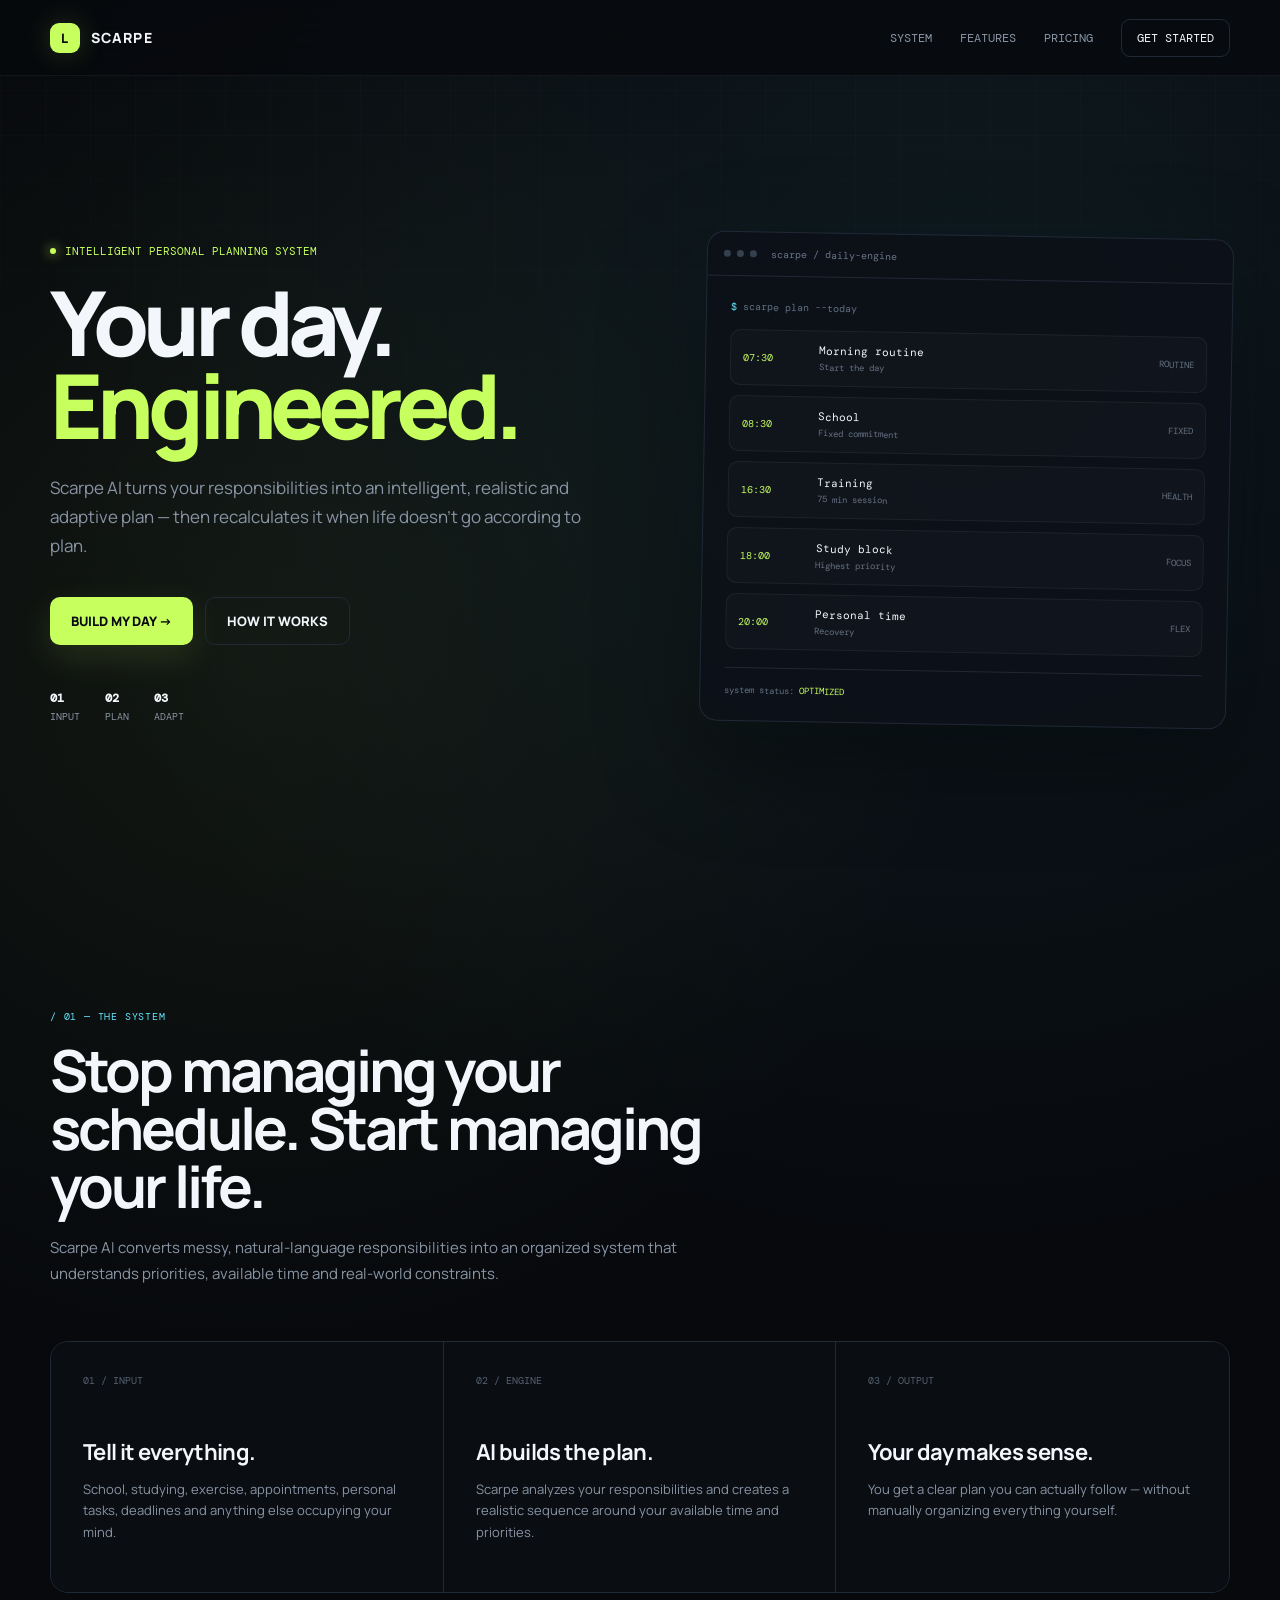
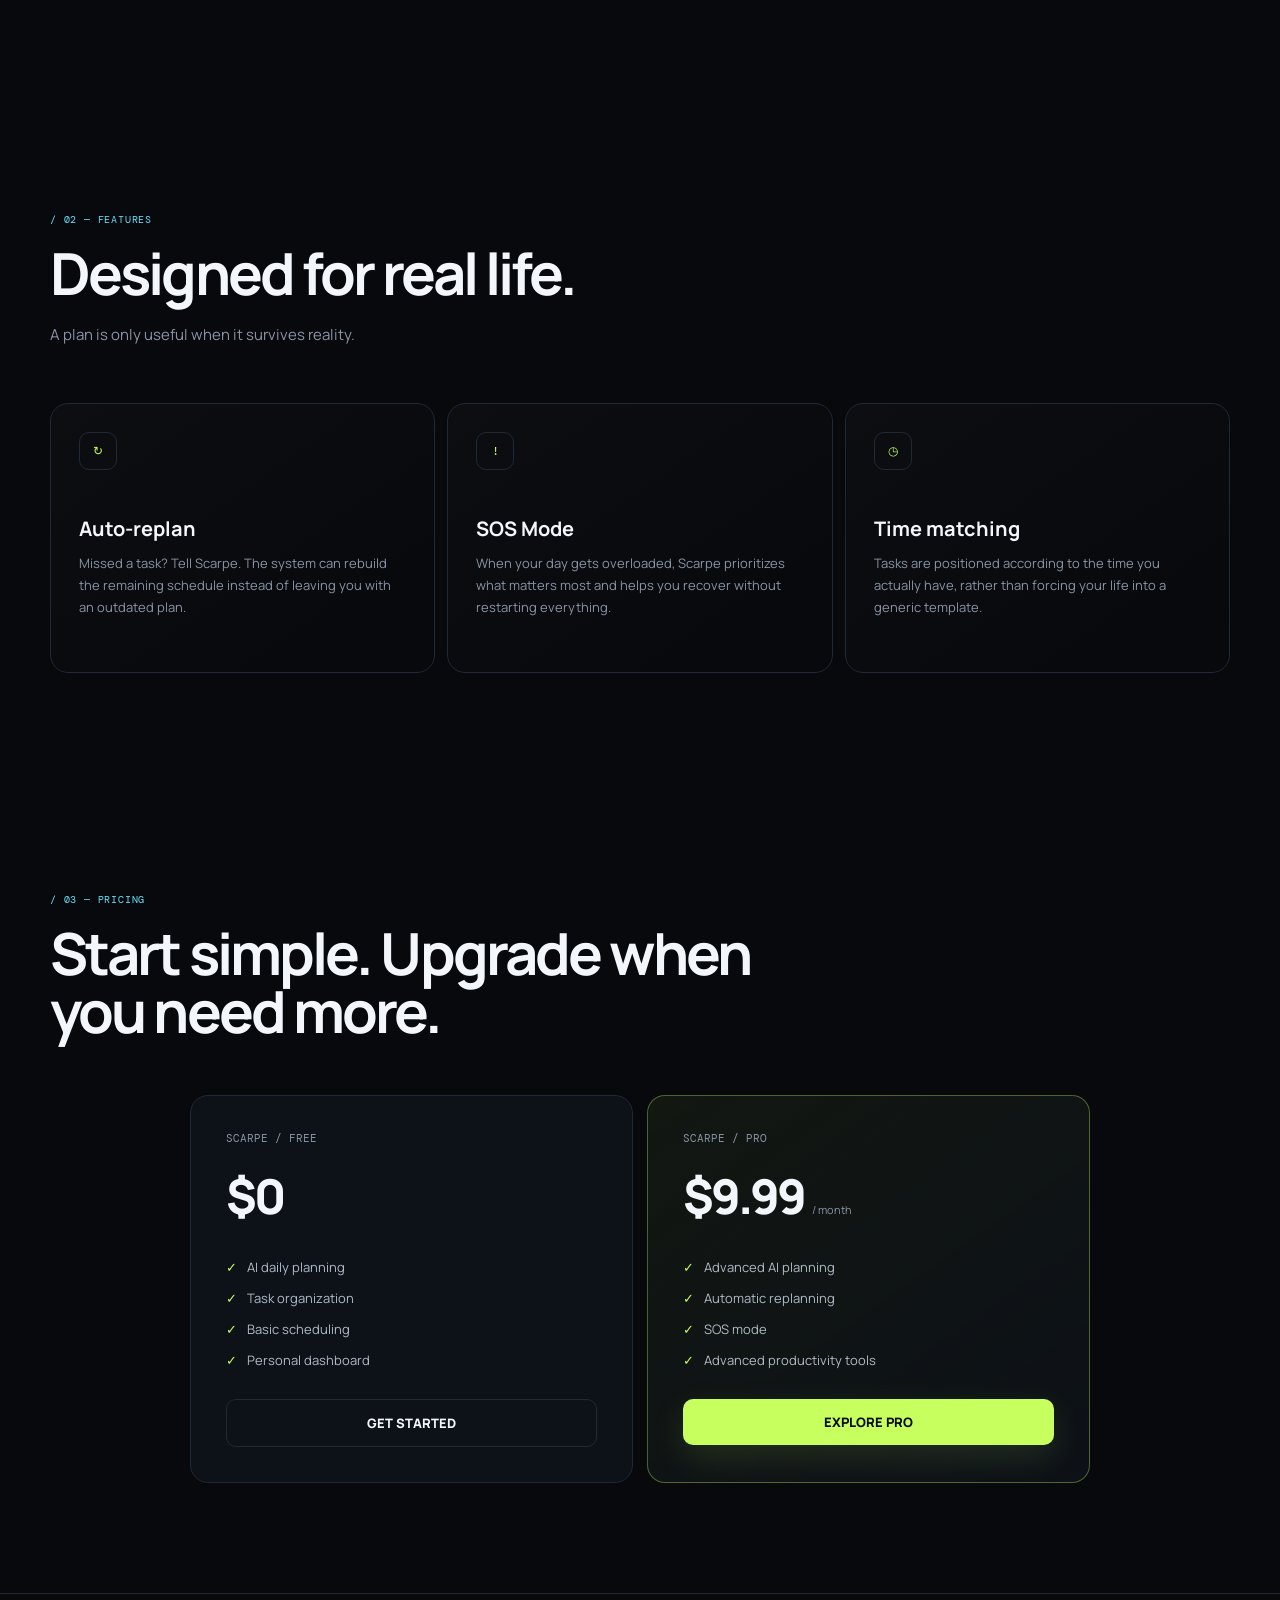
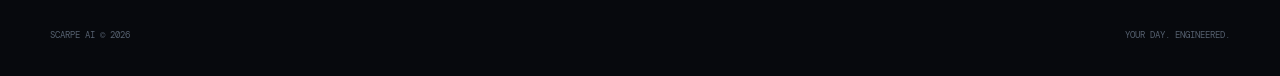
==== commit 96e6671f: "Rename app branding to Scarpe AI" ====
--- a/public/app.html
+++ b/public/app.html
@@ -3,7 +3,7 @@
 <head>
     <meta charset="UTF-8">
     <meta name="viewport" content="width=device-width, initial-scale=1.0">
-    <title>LifeOS AI</title>
+    <title>Scarpe AI</title>
     <style>
         @import url('https://fonts.googleapis.com/css2?family=DM+Mono:wght@400;500&family=Manrope:wght@400;500;600;700;800&display=swap');
 
@@ -320,7 +320,6 @@
             flex-direction: column;
         }
 
-        /* Specific screen override for chat layout fill */
         #screen-chat {
             padding: 0;
             overflow: hidden;
@@ -468,7 +467,6 @@
             border-bottom-left-radius: 4px;
         }
 
-        /* Thinking indicator */
         .thinking-bubble {
             display: flex;
             align-items: center;
@@ -562,7 +560,103 @@
         }
 
         /* =========================
-           STANDARD SCREENS (Hoy, etc.)
+           LIFEOS RESPONSE STYLES
+        ========================= */
+        .lifeos-response {
+            max-width: min(720px, 90%);
+        }
+
+        .lifeos-response-title {
+            font-size: 18px;
+            font-weight: 800;
+            color: var(--text);
+            margin-bottom: 4px;
+        }
+
+        .lifeos-response-subtitle {
+            color: var(--muted);
+            font-size: 12px;
+            margin-bottom: 12px;
+        }
+
+        .lifeos-response-message {
+            color: #e2e8f0;
+            line-height: 1.65;
+            white-space: pre-wrap;
+        }
+
+        .lifeos-tasks {
+            display: flex;
+            flex-direction: column;
+            gap: 8px;
+            margin-top: 14px;
+        }
+
+        .lifeos-task-card {
+            display: flex;
+            justify-content: space-between;
+            align-items: center;
+            gap: 12px;
+            padding: 12px;
+            background: rgba(255, 255, 255, 0.035);
+            border: 1px solid rgba(255, 255, 255, 0.07);
+            border-radius: 10px;
+        }
+
+        .lifeos-task-title {
+            font-size: 13px;
+            font-weight: 700;
+            color: #f4f7fb;
+        }
+
+        .lifeos-task-meta {
+            display: flex;
+            flex-wrap: wrap;
+            gap: 8px;
+            margin-top: 5px;
+            font-family: "DM Mono", monospace;
+            font-size: 9px;
+            color: #7f8a99;
+            text-transform: uppercase;
+        }
+
+        .priority-high {
+            color: var(--danger);
+        }
+
+        .priority-medium {
+            color: #e8d76b;
+        }
+
+        .priority-low {
+            color: var(--cyan);
+        }
+
+        .lifeos-task-status {
+            font-family: "DM Mono", monospace;
+            font-size: 9px;
+            color: var(--lime);
+            text-transform: uppercase;
+            white-space: nowrap;
+        }
+
+        .lifeos-suggestions {
+            display: flex;
+            flex-direction: column;
+            gap: 6px;
+            margin-top: 14px;
+        }
+
+        .lifeos-suggestion {
+            padding: 9px 11px;
+            border-left: 2px solid var(--lime);
+            background: rgba(199, 255, 94, 0.04);
+            color: #aeb7c4;
+            font-size: 11px;
+        }
+
+        /* =========================
+           STANDARD SCREENS
         ========================= */
         .hero-title {
             font-size: clamp(28px, 4vw, 42px);
@@ -676,39 +770,6 @@
             gap: 10px;
         }
 
-        .timeline-row {
-            display: grid;
-            grid-template-columns: 70px 1fr;
-            gap: 12px;
-        }
-
-        .time {
-            font-family: "DM Mono", monospace;
-            color: #596474;
-            font-size: 10px;
-            padding-top: 12px;
-        }
-
-        .event-box {
-            background: rgba(255, 255, 255, 0.025);
-            border: 1px solid var(--border);
-            border-radius: 12px;
-            padding: 12px 14px;
-        }
-
-        .event-box strong {
-            font-size: 12px;
-            display: block;
-        }
-
-        .event-box span {
-            display: block;
-            color: #697483;
-            font-size: 10px;
-            margin-top: 2px;
-        }
-
-        /* Week grid preview */
         .week-grid {
             display: grid;
             grid-template-columns: repeat(7, 1fr);
@@ -833,7 +894,6 @@
             opacity: 0.9;
         }
 
-        /* Overlay for mobile drawer */
         .sidebar-overlay {
             display: none;
             position: fixed;
@@ -847,9 +907,6 @@
             display: block;
         }
 
-        /* =========================
-           RESPONSIVE DESIGN
-        ========================= */
         @media (max-width: 800px) {
             .sidebar {
                 position: fixed;
@@ -883,7 +940,6 @@
             }
         }
 
-        /* Scrollbar styling */
         ::-webkit-scrollbar {
             width: 5px;
             height: 5px;
@@ -908,13 +964,10 @@
     <div class="sidebar-overlay" id="sidebarOverlay" onclick="closeSidebar()"></div>
 
     <div class="app">
-        <!-- =========================
-             SIDEBAR
-        ========================= -->
         <aside class="sidebar" id="sidebar">
             <div class="logo">
                 <div class="logo-mark"></div>
-                <div class="logo-text">LIFEOS<span>AI</span></div>
+                <div class="logo-text">SCARPE<span>AI</span></div>
             </div>
 
             <nav class="nav">
@@ -923,7 +976,7 @@
                     <span class="nav-icon">
                         <svg width="16" height="16" viewBox="0 0 24 24" fill="none" stroke="currentColor" stroke-width="2"><path d="M21 15a2 2 0 0 1-2 2H7l-4 4V5a2 2 0 0 1 2-2h14a2 2 0 0 1 2 2z"></path></svg>
                     </span>
-                    LifeOS AI
+                    Scarpe AI
                 </button>
                 <button data-screen="today" onclick="showScreen('today', this)">
                     <span class="nav-icon">
@@ -969,7 +1022,7 @@
 
             <div class="sidebar-bottom">
                 <button class="pro-button" onclick="openPro()">
-                    <strong>LIFEOS PRO</strong>
+                    <strong>SCARPE PRO</strong>
                     <span>Desbloquear funciones avanzadas →</span>
                 </button>
                 <button class="logout-btn" onclick="logout()">
@@ -978,9 +1031,6 @@
             </div>
         </aside>
 
-        <!-- =========================
-             MAIN CONTENT AREA
-        ========================= -->
         <main class="main">
             <header class="topbar">
                 <div class="topbar-left">
@@ -988,27 +1038,23 @@
                         ☰
                     </button>
                     <div>
-                        <div class="page-title" id="pageTitle">LifeOS AI</div>
+                        <div class="page-title" id="pageTitle">Scarpe AI</div>
                         <div class="page-date" id="pageDate"></div>
                     </div>
                 </div>
 
                 <div class="status">
                     <div class="status-dot"></div>
-                    LIFEOS ONLINE
+                    SCARPE ONLINE
                 </div>
             </header>
 
             <div class="content">
-
-                <!-- =========================
-                     CHAT SCREEN (DEFAULT)
-                ========================= -->
                 <section id="screen-chat" class="screen active">
                     <div class="chat-layout">
                         <div class="chat-header-compact">
                             <div>
-                                <h1>LifeOS <span>AI</span></h1>
+                                <h1>Scarpe <span>AI</span></h1>
                                 <p>Tu vida, organizada con inteligencia.</p>
                             </div>
                         </div>
@@ -1037,12 +1083,9 @@
                     </div>
                 </section>
 
-                <!-- =========================
-                     TODAY SCREEN
-                ========================= -->
                 <section id="screen-today" class="screen">
                     <h1 class="hero-title">Tu día.<br><span>Diseñado.</span></h1>
-                    <p class="hero-sub">LifeOS convierte tus obligaciones en un plan claro y realista para hoy.</p>
+                    <p class="hero-sub">Scarpe convierte tus obligaciones en un plan claro y realista para hoy.</p>
 
                     <div class="cards-grid">
                         <div class="card">
@@ -1067,15 +1110,12 @@
                         <div id="todayPlan" class="timeline">
                             <div class="empty-state">
                                 <strong>Tu día todavía está vacío</strong>
-                                Usa LifeOS AI para indicarnos tus tareas y estructuraremos tu jornada.
+                                Usa Scarpe AI para indicarnos tus tareas y estructuraremos tu jornada.
                             </div>
                         </div>
                     </div>
                 </section>
 
-                <!-- =========================
-                     WEEK SCREEN
-                ========================= -->
                 <section id="screen-week" class="screen">
                     <div class="section-head">
                         <div>
@@ -1086,7 +1126,6 @@
                     </div>
 
                     <div class="week-grid" id="weekGrid">
-                        <!-- Generado dinámicamente o por defecto -->
                         <div class="week-day-card"><div class="week-day-name">Lun</div><div class="week-day-num">-</div></div>
                         <div class="week-day-card"><div class="week-day-name">Mar</div><div class="week-day-num">-</div></div>
                         <div class="week-day-card"><div class="week-day-name">Mié</div><div class="week-day-num">-</div></div>
@@ -1099,14 +1138,11 @@
                     <div class="card" style="margin-top: 10px;">
                         <div class="empty-state">
                             <strong>Sin planificación semanal detallada</strong>
-                            Cuéntale a LifeOS AI qué compromisos tienes esta semana para organizarla paso a paso.
+                            Cuéntale a Scarpe AI qué compromisos tienes esta semana para organizarla paso a paso.
                         </div>
                     </div>
                 </section>
 
-                <!-- =========================
-                     MONTH SCREEN
-                ========================= -->
                 <section id="screen-month" class="screen">
                     <div class="section-head">
                         <div>
@@ -1122,9 +1158,6 @@
                     </div>
                 </section>
 
-                <!-- =========================
-                     GOALS SCREEN
-                ========================= -->
                 <section id="screen-goals" class="screen">
                     <div class="section-head">
                         <div>
@@ -1135,13 +1168,10 @@
                     </div>
                     <div class="empty-state">
                         <strong>Sin metas activas</strong>
-                        Dile a LifeOS algo como: “Quiero aprobar mis exámenes antes de verano”.
+                        Dile a Scarpe algo como: “Quiero aprobar mis exámenes antes de verano”.
                     </div>
                 </section>
 
-                <!-- =========================
-                     PROJECTS SCREEN
-                ========================= -->
                 <section id="screen-projects" class="screen">
                     <div class="section-head">
                         <div>
@@ -1152,13 +1182,10 @@
                     </div>
                     <div class="empty-state">
                         <strong>No hay proyectos todavía</strong>
-                        Inicia una conversación en LifeOS AI para idear y estructurar tus proyectos.
+                        Inicia una conversación en Scarpe AI para idear y estructurar tus proyectos.
                     </div>
                 </section>
 
-                <!-- =========================
-                     TASKS SCREEN
-                ========================= -->
                 <section id="screen-tasks" class="screen">
                     <div class="section-head">
                         <div>
@@ -1174,18 +1201,14 @@
                         </div>
                     </div>
                 </section>
-
             </div>
         </main>
     </div>
 
-    <!-- =========================
-         PRO MODAL
-    ========================= -->
     <div id="proModal" class="modal">
         <div class="modal-box">
             <button class="close-modal" onclick="closePro()">×</button>
-            <h2>LifeOS <span style="color:var(--lime)">PRO</span></h2>
+            <h2>Scarpe <span style="color:var(--lime)">PRO</span></h2>
             <p>Lleva tu rendimiento al siguiente nivel con automatizaciones impulsadas por IA.</p>
             
             <div class="pro-list">
@@ -1199,15 +1222,12 @@
         </div>
     </div>
 
-    <!-- =========================
-         JAVASCRIPT LOGIC
-    ========================= -->
     <script>
         let conversationId = null;
         let sending = false;
 
         const screenNames = {
-            chat: "LifeOS AI",
+            chat: "Scarpe AI",
             today: "Hoy",
             week: "Semana",
             month: "Mes",
@@ -1216,7 +1236,6 @@
             tasks: "Tareas"
         };
 
-        // Navigation Engine
         function showScreen(name, button) {
             document.querySelectorAll(".screen").forEach(screen => {
                 screen.classList.remove("active");
@@ -1240,11 +1259,10 @@
                 }
             }
 
-            document.getElementById("pageTitle").textContent = screenNames[name] || "LifeOS";
+            document.getElementById("pageTitle").textContent = screenNames[name] || "Scarpe";
             closeSidebar();
         }
 
-        // Sidebar Handling
         function toggleSidebar() {
             document.getElementById("sidebar").classList.toggle("open");
             document.getElementById("sidebarOverlay").classList.toggle("active");
@@ -1255,7 +1273,6 @@
             document.getElementById("sidebarOverlay").classList.remove("active");
         }
 
-        // Date Initializer
         function updateDate() {
             const now = new Date();
             const dateStr = now.toLocaleDateString("es-ES", {
@@ -1267,7 +1284,6 @@
             document.getElementById("pageDate").textContent = dateStr;
         }
 
-        // Chat Interface Helpers
         function addMessage(text, type) {
             const chatMessages = document.getElementById("chatMessages");
             const welcome = document.getElementById("welcomeContainer");
@@ -1310,13 +1326,126 @@
             return wrapper;
         }
 
+        function renderLifeOSResponse(response) {
+            const chatMessages = document.getElementById("chatMessages");
+
+            const welcome = document.getElementById("welcomeContainer");
+            if (welcome) {
+                welcome.remove();
+            }
+
+            if (typeof response === "string") {
+                addMessage(response, "ai");
+                return;
+            }
+
+            if (!response || typeof response !== "object") {
+                addMessage("Scarpe no pudo interpretar la respuesta.", "ai");
+                return;
+            }
+
+            const wrapper = document.createElement("div");
+            wrapper.className = "message ai";
+
+            const bubble = document.createElement("div");
+            bubble.className = "bubble lifeos-response";
+
+            if (response.title) {
+                const title = document.createElement("div");
+                title.className = "lifeos-response-title";
+                title.textContent = response.title;
+                bubble.appendChild(title);
+            }
+
+            if (response.subtitle) {
+                const subtitle = document.createElement("div");
+                subtitle.className = "lifeos-response-subtitle";
+                subtitle.textContent = response.subtitle;
+                bubble.appendChild(subtitle);
+            }
+
+            if (response.message) {
+                const message = document.createElement("div");
+                message.className = "lifeos-response-message";
+                message.textContent = response.message;
+                bubble.appendChild(message);
+            }
+
+            if (Array.isArray(response.tasks) && response.tasks.length > 0) {
+                const tasksContainer = document.createElement("div");
+                tasksContainer.className = "lifeos-tasks";
+
+                response.tasks.forEach(task => {
+                    const taskCard = document.createElement("div");
+                    taskCard.className = "lifeos-task-card";
+
+                    const taskTitle = document.createElement("div");
+                    taskTitle.className = "lifeos-task-title";
+                    taskTitle.textContent = task.title || "Tarea";
+
+                    const meta = document.createElement("div");
+                    meta.className = "lifeos-task-meta";
+
+                    if (task.time) {
+                        const time = document.createElement("span");
+                        time.textContent = task.time;
+                        meta.appendChild(time);
+                    }
+
+                    if (task.duration) {
+                        const duration = document.createElement("span");
+                        duration.textContent = `${task.duration} min`;
+                        meta.appendChild(duration);
+                    }
+
+                    if (task.priority) {
+                        const priority = document.createElement("span");
+                        priority.textContent = task.priority;
+                        priority.className = `priority-${task.priority}`;
+                        meta.appendChild(priority);
+                    }
+
+                    taskCard.appendChild(taskTitle);
+                    taskCard.appendChild(meta);
+
+                    if (task.status) {
+                        const status = document.createElement("span");
+                        status.className = "lifeos-task-status";
+                        status.textContent = task.status;
+                        taskCard.appendChild(status);
+                    }
+
+                    tasksContainer.appendChild(taskCard);
+                });
+
+                bubble.appendChild(tasksContainer);
+            }
+
+            if (Array.isArray(response.suggestions) && response.suggestions.length > 0) {
+                const suggestions = document.createElement("div");
+                suggestions.className = "lifeos-suggestions";
+
+                response.suggestions.forEach(item => {
+                    const suggestion = document.createElement("div");
+                    suggestion.className = "lifeos-suggestion";
+                    suggestion.textContent = item;
+                    suggestions.appendChild(suggestion);
+                });
+
+                bubble.appendChild(suggestions);
+            }
+
+            wrapper.appendChild(bubble);
+            chatMessages.appendChild(wrapper);
+            chatMessages.scrollTop = chatMessages.scrollHeight;
+        }
+
         function sendSuggestion(text) {
             const input = document.getElementById("chatInput");
             input.value = text;
             sendMessage();
         }
 
-        // API Chat Execution
         async function sendMessage() {
             if (sending) return;
 
@@ -1335,8 +1464,12 @@
 
             const thinkingMessage = addThinkingMessage();
 
+            let response;
+            let responseText = "";
+            let data = null;
+
             try {
-                const response = await fetch("/api/chat", {
+                response = await fetch("/api/chat", {
                     method: "POST",
                     headers: {
                         "Content-Type": "application/json"
@@ -1348,34 +1481,58 @@
                     })
                 });
 
-                let data = {};
+                responseText = await response.text();
+
                 try {
-                    data = await response.json();
-                } catch (e) {
-                    data = {};
+                    data = responseText ? JSON.parse(responseText) : null;
+                } catch (parseError) {
+                    data = null;
                 }
 
+                if (response.status === 401) {
+                    thinkingMessage.remove();
+                    addMessage("Tu sesión ha expirado. Redirigiendo...", "ai");
+                    setTimeout(() => {
+                        window.location.href = "index.html";
+                    }, 1200);
+                    return;
+                }
+
                 if (!response.ok) {
-                    if (response.status === 401) {
-                        thinkingMessage.remove();
-                        addMessage("Tu sesión ha expirado. Redirigiendo...", "ai");
-                        setTimeout(() => {
-                            window.location.href = "index.html";
-                        }, 1200);
-                        return;
+                    let serverError = "Error desconocido del servidor.";
+                    if (data?.detail) {
+                        serverError = data.detail;
+                    } else if (data?.error) {
+                        serverError = data.error;
+                    } else if (responseText) {
+                        serverError = responseText;
                     }
-                    throw new Error(data.error || "Error al conectar con LifeOS");
+                    throw new Error(`Error del servidor (${response.status}): ${serverError}`);
                 }
 
-                conversationId = data.conversationId || conversationId;
+                if (!data || !data.message) {
+                    throw new Error("El servidor respondió correctamente, pero no devolvió ningún mensaje.");
+                }
+
+                if (data.conversationId) {
+                    conversationId = data.conversationId;
+                }
+
                 thinkingMessage.remove();
-
-                addMessage(data.message || "No recibí respuesta de LifeOS.", "ai");
+                renderLifeOSResponse(data.message);
 
             } catch (error) {
-                console.error("LifeOS Chat Error:", error);
-                thinkingMessage.remove();
-                addMessage("No pude conectar con la inteligencia de LifeOS. Inténtalo de nuevo.", "ai");
+                console.error("Scarpe Chat Error:", error);
+                if (thinkingMessage && thinkingMessage.parentNode) {
+                    thinkingMessage.remove();
+                }
+
+                let errorMsg = error.message;
+                if (!errorMsg || errorMsg === "Failed to fetch") {
+                    errorMsg = "Error de red: No se pudo conectar con el servidor.";
+                }
+
+                addMessage(errorMsg, "ai");
             } finally {
                 sending = false;
                 sendButton.disabled = false;
@@ -1383,7 +1540,6 @@
             }
         }
 
-        // Textarea Auto-resize & Key Listeners
         const chatInput = document.getElementById("chatInput");
         chatInput.addEventListener("input", function() {
             this.style.height = "auto";
@@ -1397,7 +1553,6 @@
             }
         });
 
-        // PRO Modal Controllers
         function openPro() {
             document.getElementById("proModal").classList.add("show");
         }
@@ -1412,7 +1567,6 @@
             }
         });
 
-        // Logout Flow
         async function logout() {
             try {
                 await fetch("/api/logout", {
@@ -1425,7 +1579,6 @@
             window.location.href = "index.html";
         }
 
-        // Session Verification
         async function checkSession() {
             try {
                 const response = await fetch("/api/me", {
@@ -1437,21 +1590,14 @@
                     window.location.href = "index.html";
                     return;
                 }
-
-                const data = await response.json();
-                console.log("LifeOS session verified:", data);
-
             } catch (error) {
                 console.error("Session verification error:", error);
                 window.location.href = "index.html";
             }
         }
 
-        // Initialization
         updateDate();
         checkSession();
-
-        console.log("%c LIFEOS AI ", "background:#c7ff5e;color:#07090d;font-weight:bold;padding:4px 8px;border-radius:4px;");
     </script>
 </body>
 </html>
